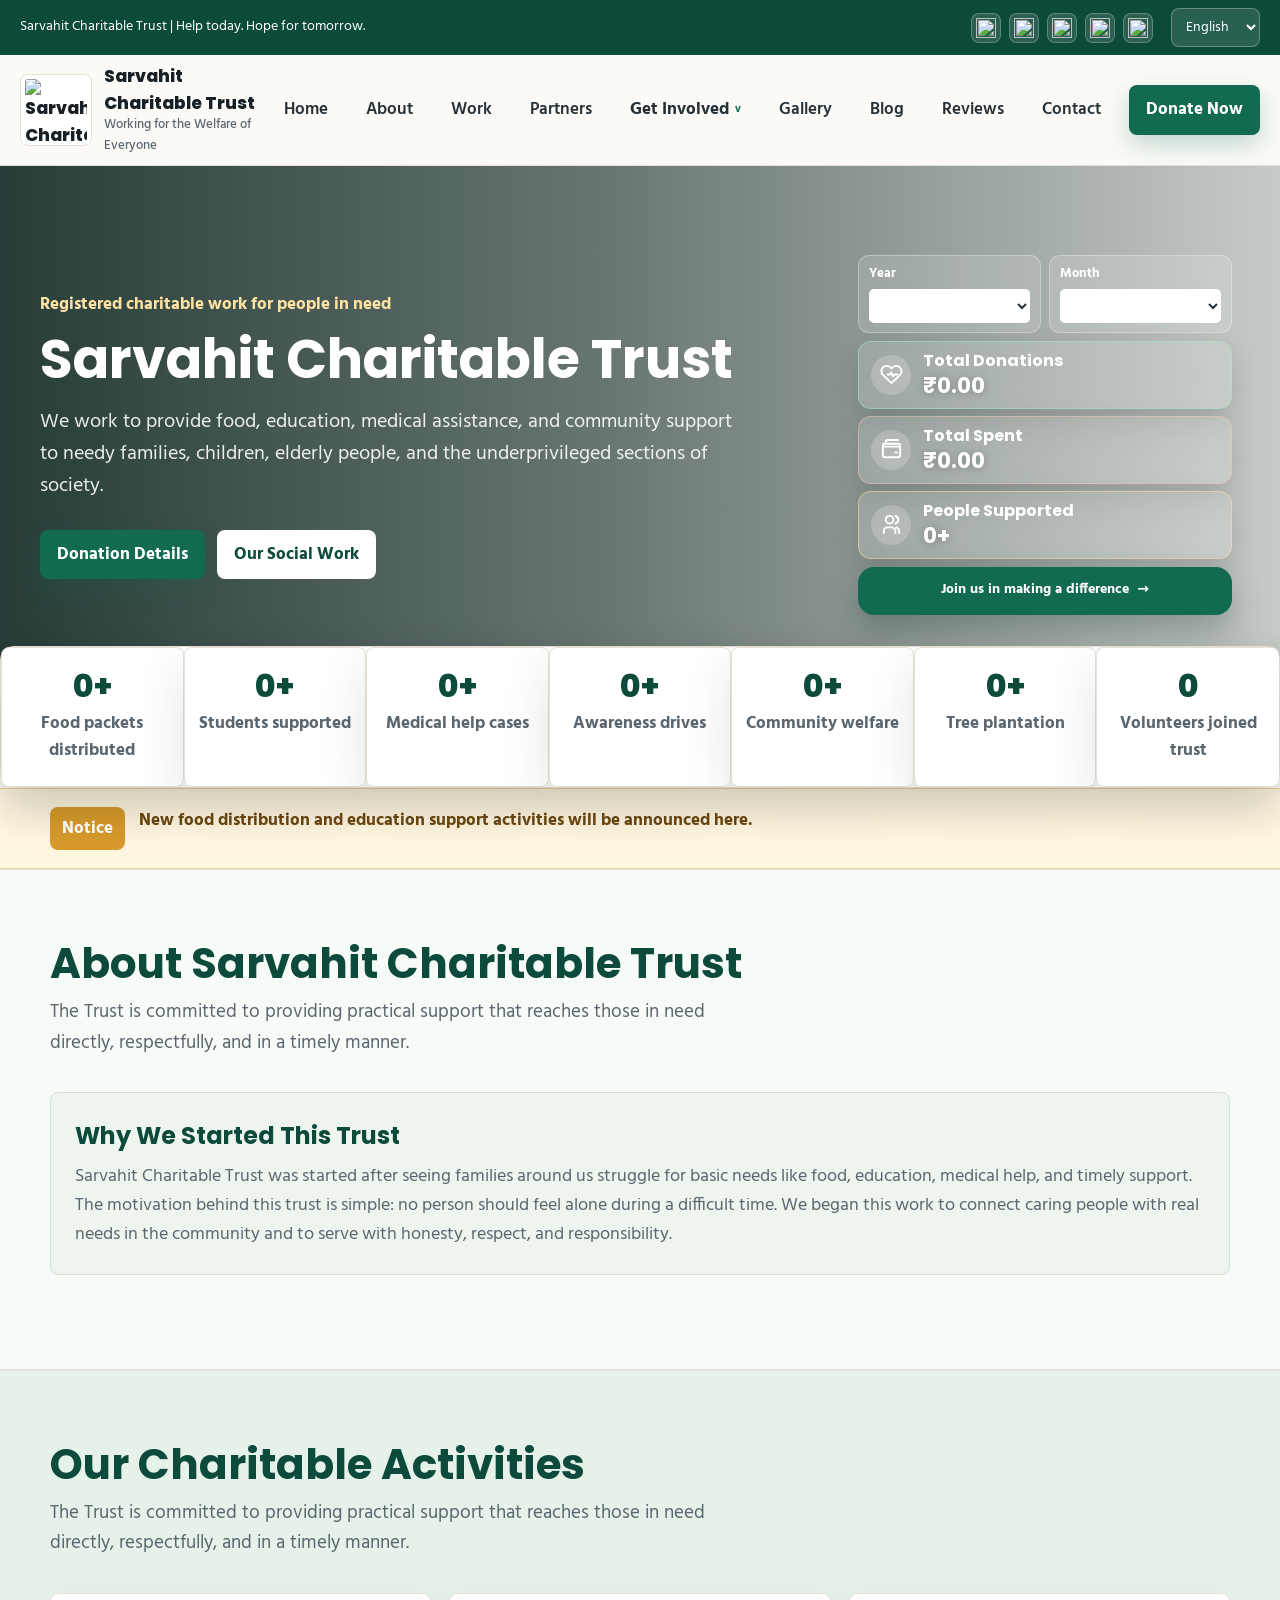
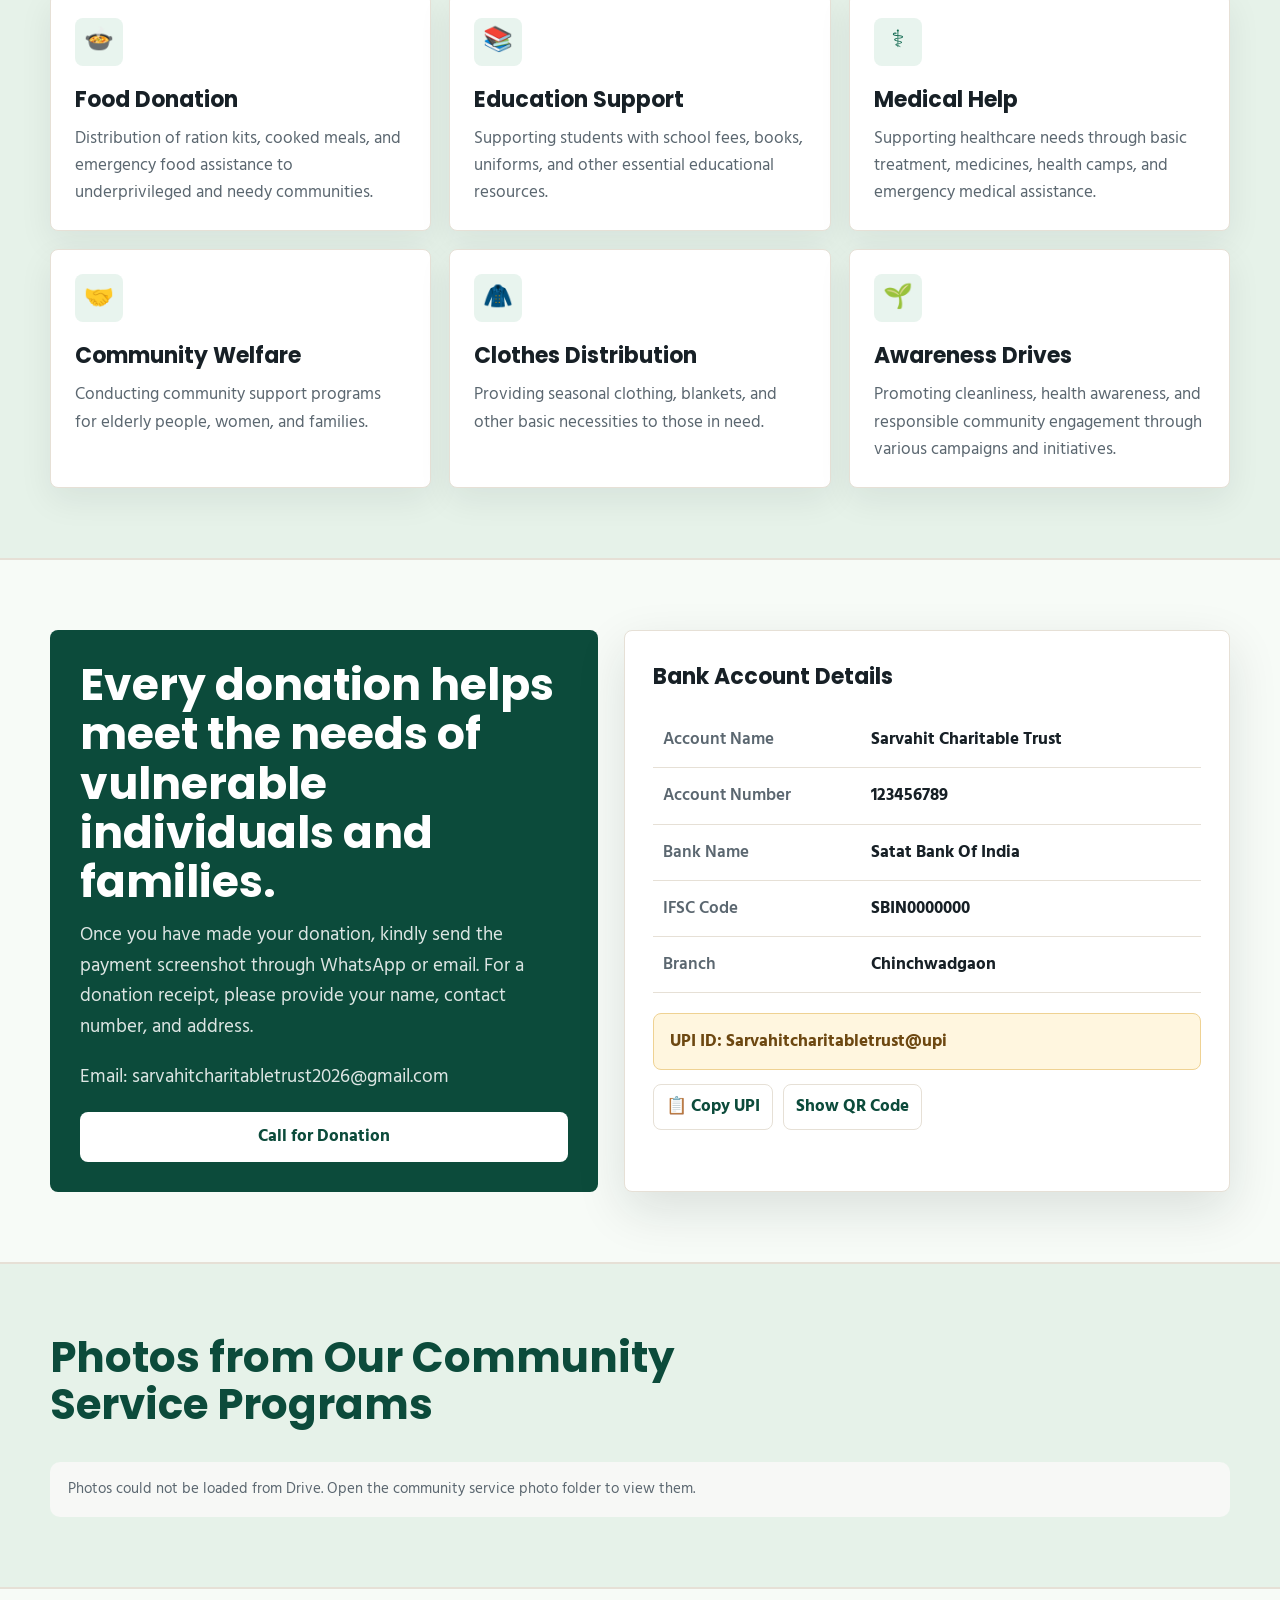
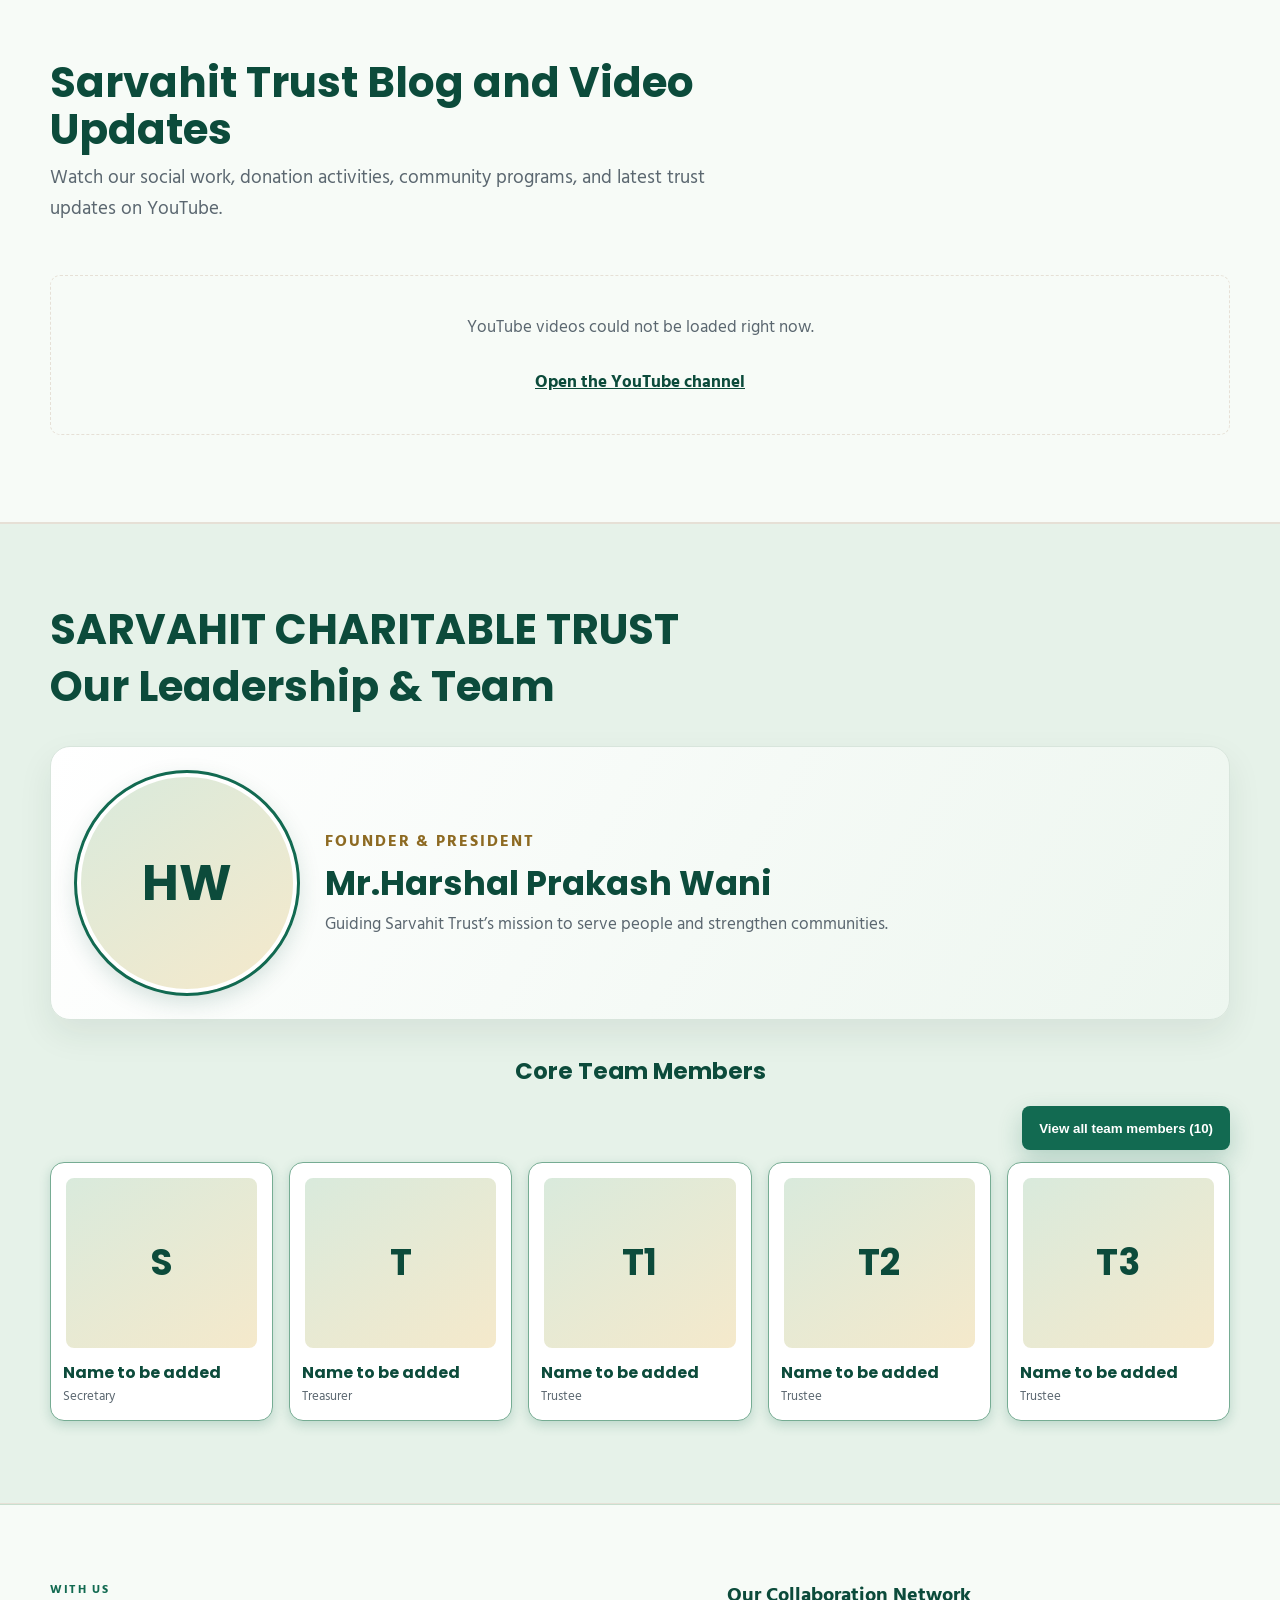
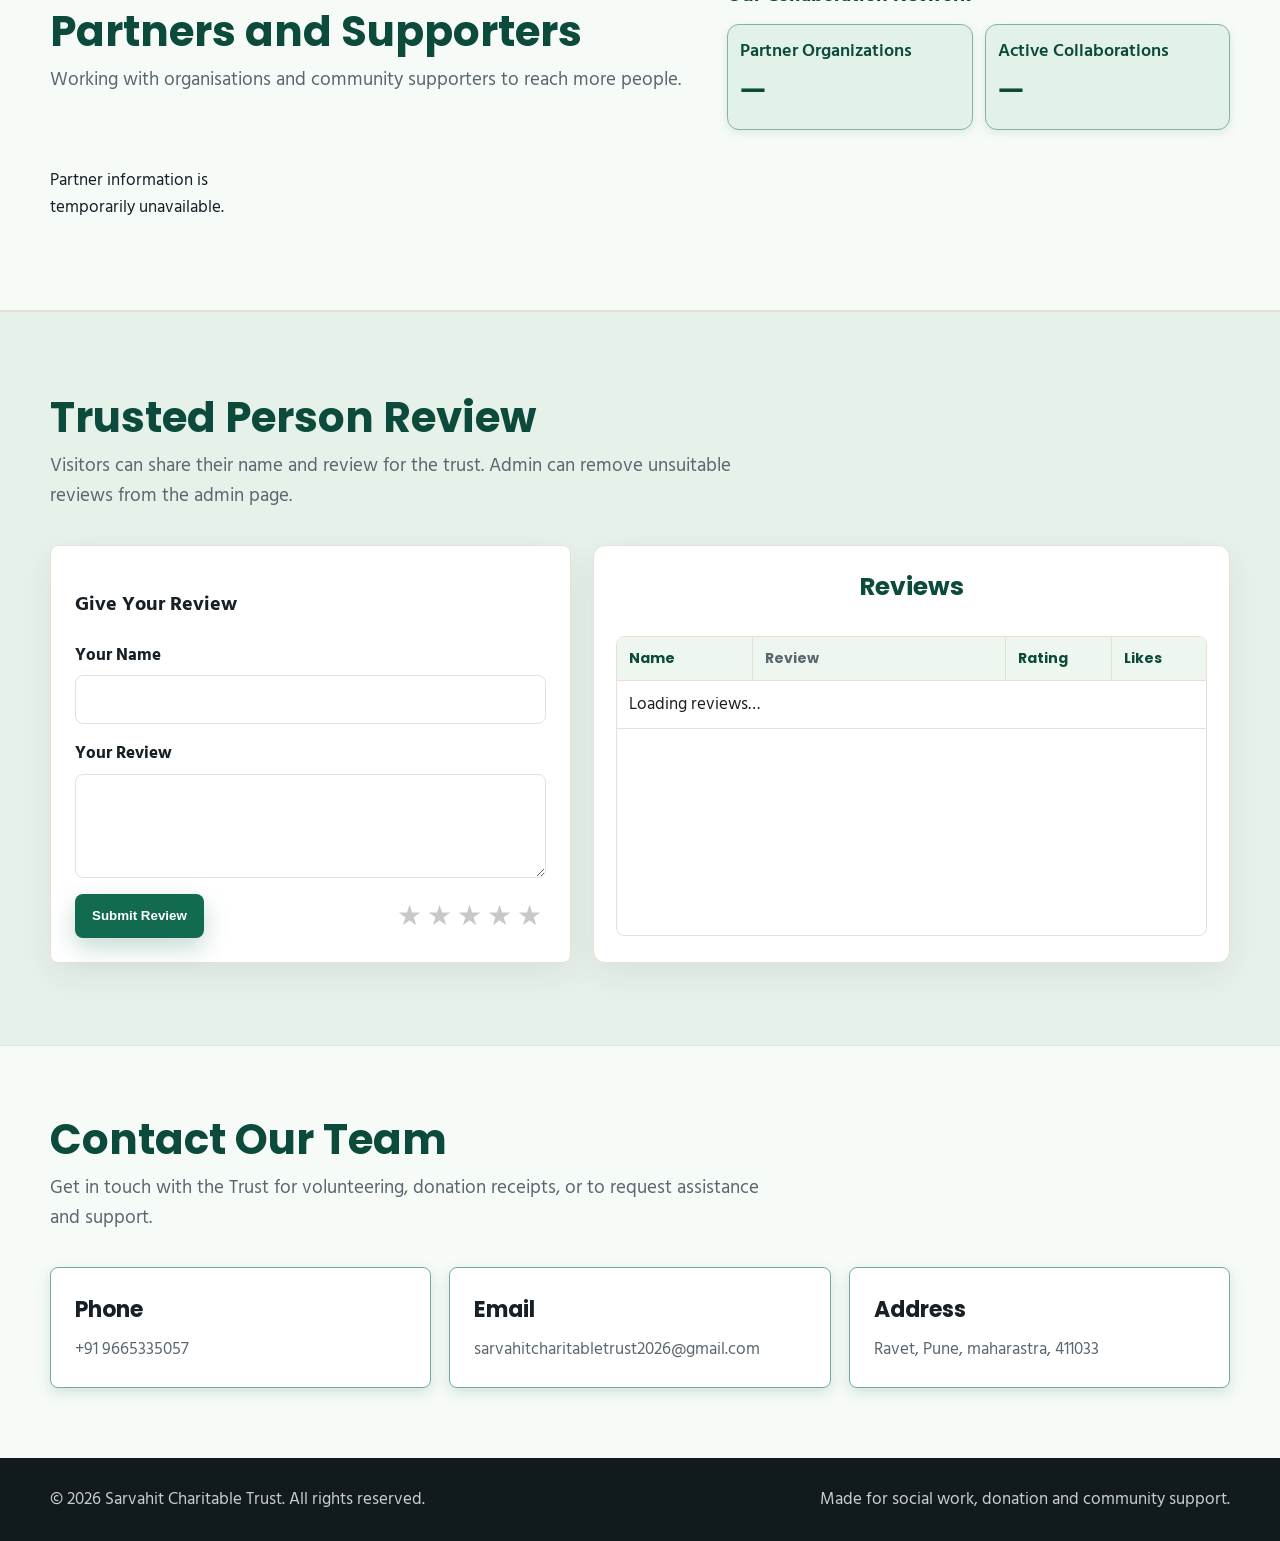
==== index.html @ 88c62c44 "Update Update" ====
<!DOCTYPE html>
<html lang="hi">
<head>
  <meta charset="UTF-8" />
  <meta name="viewport" content="width=device-width, initial-scale=1.0" />
  <title>Sarvahit Charitable Trust</title>
  <meta name="description" content="Sarvahit Charitable Trust - social work, education support, food donation, health help, and community welfare." />
  <link rel="preconnect" href="https://fonts.googleapis.com">
  <link rel="preconnect" href="https://fonts.gstatic.com" crossorigin>
  <link href="https://fonts.googleapis.com/css2?family=Hind:wght@400;500;600;700&family=Poppins:wght@500;600;700;800&display=swap" rel="stylesheet">
  <style>
    :root {
      --ink: #172026;
      --muted: #5b6770;
      --paper: #fbfaf7;
      --panel: #ffffff;
      --green: #126a51;
      --green-dark: #0c4b3b;
      --gold: #d89a2b;
      --rose: #b94b5f;
      --line: #e6e0d6;
      --shadow: 0 18px 50px rgba(20, 30, 36, 0.12);
    }

    * {
      box-sizing: border-box;
    }

    html {
      scroll-behavior: smooth;
      background: #fff;
    }

    body {
      max-width: 1408px;
      margin: 0 auto;
      color: var(--ink);
      background: var(--paper);
      font-family: "Hind", system-ui, sans-serif;
      font-size: 17px;
      line-height: 1.6;
    }

    a {
      color: inherit;
      text-decoration: none;
      transition: color 0.2s ease, background-color 0.2s ease, border-color 0.2s ease, transform 0.2s ease;
    }

    a:hover,
    a:focus {
      color: var(--green);
      outline: none;
    }

    .topbar {
      background: var(--green-dark);
      color: #fff;
      font-size: 14px;
      padding: 8px 20px;
    }

    .topbar-inner {
      max-width: 1408px;
      margin: 0 auto;
      display: flex;
      align-items: center;
      justify-content: space-between;
      gap: 14px;
    }

    header {
      position: sticky;
      top: 0;
      z-index: 20;
      background: rgba(251, 250, 247, 0.92);
      backdrop-filter: blur(14px);
      border-bottom: 1px solid var(--line);
      overflow: visible;
    }

    .nav-logo {
      width: 72px;
      height: 72px;
      display: block;
      object-fit: contain;
      padding: 4px;
      border: 1px solid var(--line);
      border-radius: 8px;
      background: #fff;
      flex: 0 0 auto;
    }

    .nav {
      max-width: 1408px;
      margin: 0 auto;
      padding: 8px 20px;
      display: flex;
      align-items: center;
      justify-content: space-between;
      gap: 18px;
    }

    .brand {
      display: flex;
      align-items: center;
      gap: 12px;
      font-family: "Poppins", system-ui, sans-serif;
      font-weight: 800;
      letter-spacing: 0;
    }

    .brand small {
      display: block;
      font-family: "Hind", system-ui, sans-serif;
      font-weight: 500;
      color: var(--muted);
      font-size: 13px;
      margin-top: -2px;
    }

    .nav-links {
      display: flex;
      align-items: center;
      gap: 18px;
      color: #263238;
      font-weight: 600;
      white-space: nowrap;
    }

    .nav-links > a:not(.btn),
    .nav-links > .dropdown > summary {
      border-radius: 8px;
      padding: 8px 10px;
      transition: color 0.2s ease, background-color 0.2s ease, box-shadow 0.2s ease, transform 0.2s ease;
    }

    .nav-links > a:not(.btn):hover,
    .nav-links > .dropdown:hover > summary,
    .nav-links > a:not(.btn):focus-visible,
    .nav-links > .dropdown > summary:focus-visible {
      color: var(--green-dark);
      background: #eaf4ed;
      box-shadow: 0 6px 16px rgba(20, 30, 36, 0.14);
      transform: translateY(-3px);
    }

    .nav-links > a:not(.btn):focus-visible,
    .nav-links > .dropdown > summary:focus-visible {
      outline: 2px solid var(--green);
      outline-offset: 2px;
    }

    .dropdown {
      position: relative;
    }

    .dropdown summary {
      min-height: 44px;
      display: inline-flex;
      align-items: center;
      gap: 6px;
      list-style: none;
      cursor: pointer;
      font-weight: 700;
      transition: color 0.2s ease, background-color 0.2s ease;
    }

    .dropdown:hover summary,
    .dropdown:focus-within summary {
      color: var(--green);
    }

    .dropdown:hover .dropdown-menu,
    .dropdown:focus-within .dropdown-menu,
    .dropdown[open] .dropdown-menu {
      display: grid;
    }

    .dropdown summary::-webkit-details-marker {
      display: none;
    }

    .dropdown summary::after {
      content: "v";
      color: var(--green);
      font-size: 11px;
      line-height: 1;
    }

    .dropdown-menu {
      position: absolute;
      top: 100%;
      left: 0;
      min-width: 190px;
      padding: 8px;
      display: none;
      gap: 4px;
      background: #fff;
      border: 1px solid var(--line);
      border-radius: 8px;
      box-shadow: var(--shadow);
      z-index: 30;
    }

    .dropdown-menu a {
      display: block;
      padding: 10px 12px;
      border-radius: 6px;
      color: var(--ink);
      font-weight: 700;
    }

    .dropdown-menu a:hover,
    .dropdown-menu a:focus {
      background: #eef5ef;
      color: var(--green-dark);
      outline: none;
    }

    .dropdown-menu a.is-disabled {
      color: #9aa3a8;
      background: #f3f1ed;
      pointer-events: none;
      cursor: not-allowed;
    }

    .social-links {
      display: inline-flex;
      align-items: center;
      gap: 8px;
    }

    .topbar-actions {
      display: inline-flex;
      align-items: center;
      gap: 18px;
      margin-left: auto;
    }

    .social-icon {
      width: 34px;
      height: 34px;
      border-radius: 8px;
      display: inline-grid;
      place-items: center;
      background: #fff;
      border: 1px solid var(--line);
      color: var(--green-dark);
      font-family: "Poppins", system-ui, sans-serif;
      font-size: 14px;
      font-weight: 800;
      line-height: 1;
    }

    .social-icon img {
      display: block;
      width: 22px;
      height: 22px;
      object-fit: contain;
    }

    .topbar .social-icon {
      width: 30px;
      height: 30px;
      background: rgba(255, 255, 255, 0.12);
      border-color: rgba(255, 255, 255, 0.25);
      color: #fff;
    }

    .topbar .social-icon img {
      width: 20px;
      height: 20px;
    }

    .language-select {
      border: 1px solid rgba(255, 255, 255, 0.28);
      border-radius: 8px;
      min-height: 34px;
      padding: 6px 10px;
      background: rgba(255, 255, 255, 0.12);
      color: #fff;
      font-weight: 800;
      white-space: nowrap;
      font: inherit;
    }

    .language-select:hover,
    .language-select:focus {
      background: #fff;
      color: var(--green-dark);
      outline: none;
    }

    .language-select option {
      color: var(--ink);
    }

    .social-icon:hover,
    .social-icon:focus {
      background: var(--green);
      color: #fff;
      outline: none;
    }

    .btn {
      min-height: 44px;
      display: inline-flex;
      align-items: center;
      justify-content: center;
      gap: 8px;
      border-radius: 8px;
      padding: 10px 16px;
      font-weight: 700;
      border: 1px solid transparent;
      cursor: pointer;
      transition: color 0.2s ease, background-color 0.2s ease, border-color 0.2s ease, transform 0.2s ease, box-shadow 0.2s ease;
    }

    .btn-primary {
      background: var(--green);
      color: #fff;
      box-shadow: 0 10px 24px rgba(18, 106, 81, 0.24);
    }

    .btn:hover,
    .btn:focus,
    button:hover,
    button:focus {
      transform: translateY(-1px);
      outline: none;
    }

    .btn-primary:hover,
    .btn-primary:focus {
      background: var(--green-dark);
      color: #fff;
      box-shadow: 0 14px 28px rgba(18, 106, 81, 0.28);
    }

    .btn-light {
      background: #fff;
      color: var(--green-dark);
      border-color: rgba(255, 255, 255, 0.55);
    }

    .btn-light:hover,
    .btn-light:focus {
      background: #fff6df;
      color: var(--green-dark);
      border-color: var(--gold);
    }

    .hero {
      width: min(100%, 1440px);
      margin-inline: auto;
      min-height: clamp(420px, 42vw, 570px);
      padding-block: 32px;
      background-color: #163c32;
      display: grid;
      align-items: center;
      position: relative;
      overflow: hidden;
      background:
        linear-gradient(90deg, rgba(10, 34, 29, 0.88), rgba(10, 34, 29, 0.62) 46%, rgba(10, 34, 29, 0.22)),
        url("https://images.unsplash.com/photo-1488521787991-ed7bbaae773c?auto=format&fit=crop&w=1800&q=82") center/cover;
      color: #fff;
    }

    .hero-inner {
      width: min(1408px, 100%);
      margin: 0 auto;
      padding: 12px 20px;
      display: grid;
      grid-template-columns: minmax(0, 1fr) minmax(390px, 0.42fr);
      align-items: center;
      gap: clamp(20px, 3vw, 48px);
    }

    .hero-content {
      max-width: 820px;
    }

    .hero-logo {
      position: absolute;
      top: 24px;
      left: max(20px, calc(50% - 590px));
      width: 154px;
      height: 154px;
      display: block;
      object-fit: contain;
      margin: 0;
      padding: 7px;
      border-radius: 8px;
      background: #fff;
      border: 2px solid rgba(255, 255, 255, 0.8);
      box-shadow: 0 12px 30px rgba(0, 0, 0, 0.22);
    }

    .eyebrow {
      display: inline-flex;
      align-items: center;
      gap: 8px;
      color: #ffe3a3;
      font-weight: 700;
      margin-bottom: 14px;
    }

    .hero h1 {
      font-family: "Poppins", system-ui, sans-serif;
      font-size: clamp(42px, 4.2vw, 64px);
      line-height: 1.04;
      margin: 0 0 18px;
      letter-spacing: 0;
    }

    .hero p {
      font-size: 20px;
      max-width: 700px;
      margin: 0 0 28px;
      color: rgba(255, 255, 255, 0.9);
    }

    .hero-actions {
      display: flex;
      flex-wrap: wrap;
      gap: 12px;
    }

    .hero-highlights {
      display: grid;
      gap: 8px;
      max-width: 430px;
      justify-self: end;
      width: 100%;
      padding: 8px;
    }

    .hero-highlight {
      min-height: 88px;
      display: flex;
      align-items: center;
      gap: 15px;
      padding: 17px 19px;
      border: 1px solid rgba(255,255,255,.27);
      border-radius: 16px;
      background: rgba(255,255,255,.13);
      color: #fff;
      backdrop-filter: blur(8px);
      box-shadow: 0 14px 35px rgba(0,0,0,.14);
    }

    .hero-highlight-icon {
      width: 46px;
      height: 46px;
      flex: 0 0 46px;
      display: grid;
      place-items: center;
      border-radius: 50%;
      background: rgba(255,255,255,.17);
      font-size: 23px;
    }

    .hero-highlight strong,
    .hero-highlight span { display: block; }
    .hero-highlight strong { font: 700 16px "Poppins", sans-serif; }
    .hero-highlight span { color: rgba(255,255,255,.83); font-size: 14px; }
    .hero-highlight-cta {
      min-height: 48px;
      justify-content: center;
      border: 0;
      background: var(--green);
      font-weight: 700;
      padding: 8px 12px;
      font-size: 14px;
      box-shadow: 0 14px 32px rgba(5, 35, 28, .28);
    }

    .hero-finance-grid { display: grid; gap: 7px; }
    .hero-finance-item { min-height: 68px; display: flex; align-items: center; gap: 12px; min-width: 0; padding: 8px 12px; border: 1px solid rgba(255,255,255,.3); border-radius: 13px; background: rgba(255,255,255,.15); color: #fff; backdrop-filter: blur(9px); box-shadow: 0 12px 28px rgba(0,0,0,.14); }
    .hero-finance-icon { width: 40px; height: 40px; flex: 0 0 40px; display: grid; place-items: center; border-radius: 50%; background: rgba(255,255,255,.2); }
    .hero-finance-icon svg { width: 23px; height: 23px; fill: none; stroke: currentColor; stroke-width: 2; stroke-linecap: round; stroke-linejoin: round; }
    .hero-finance-copy { min-width: 0; }
    .hero-finance-item:nth-child(2) { color: #9f4038; }
    .hero-finance-item:nth-child(2) .hero-finance-icon { color: #fff; }
    .hero-finance-copy span { display: block; color: #fff; font: 700 16px/1.2 "Poppins", sans-serif; }
    .hero-finance-item strong { display: block; margin-top: 3px; color: #fff; font: 700 clamp(21px, 1.7vw, 25px)/1.15 "Poppins", sans-serif; overflow-wrap: anywhere; text-shadow: 0 1px 8px rgba(0,0,0,.25); }
    .hero-finance-item:nth-child(1) { border-color: rgba(160,235,199,.52); }
    .hero-finance-item:nth-child(2) { border-color: rgba(255,190,180,.5); }
    .hero-finance-item:nth-child(3) { border-color: rgba(255,225,160,.52); }
    .hero-finance-item:nth-child(4) { border-color: rgba(205,225,255,.5); }
    .hero-finance-periods { display: grid; grid-template-columns: repeat(2, minmax(0, 1fr)); gap: 8px; }
    .hero-finance-periods label { display: block; padding: 8px 10px 9px; border: 1px solid rgba(255,255,255,.3); border-radius: 11px; background: rgba(255,255,255,.15); color: #fff; font-size: 13px; font-weight: 700; backdrop-filter: blur(9px); }
    .hero-finance-periods select { width: 100%; min-height: 34px; margin-top: 4px; padding: 4px 7px; border: 0; border-radius: 5px; background: #fff; color: #263238; font: inherit; }

    section {
      padding: 70px 20px;
    }

    #about,
    #work,
    #gallery,
    #blog,
    #team,
    #reviews {
      border-block: 1px solid var(--line);
    }

    #about { background: #f7fbf7; }
    #work { background: #e6f2e9; }
    #donate { background: #f7fbf7; }
    #gallery { background: #e6f2e9; }
    #blog { background: #f7fbf7; }
    #team { background: #e6f2e9; padding-block: 82px; }
    #reviews { background: #e6f2e9; padding-block: 82px; }
    #contact { background: #f7fbf7; }

    #team .section-head { max-width: none; margin: 0 0 36px; text-align: left; }
    #team .section-head p { margin-top: 8px; }
    .founder-card { display: grid; grid-template-columns: 220px 1fr; gap: 28px; align-items: center; margin-bottom: 34px; padding: 26px; border: 1px solid #d8e5dc; border-radius: 20px; background: linear-gradient(120deg,#fff,#edf6ef); box-shadow: 0 14px 34px rgba(20,50,35,.08); }
    .team-photo { box-sizing: border-box; width: 100%; aspect-ratio: 1; display: grid; place-items: center; overflow: hidden; border: 3px solid #fff; border-radius: 16px; background: linear-gradient(145deg,#d9eadc,#f5e9cb); color: var(--green-dark); font: 700 50px/1 "Poppins",sans-serif; }
    .team-photo img { width: 100%; height: 100%; object-fit: cover; }
    .founder-card .team-photo { border: 4px solid #fff; border-radius: 50%; outline: 3px solid var(--green); box-shadow: 0 8px 24px rgba(12,75,59,.18); }
    .team-role { display: inline-block; margin-bottom: 8px; color: #8d6a22; font-size: 16px; font-weight: 800; letter-spacing: .12em; text-transform: uppercase; }
    .founder-card h3 { margin: 0 0 8px; color: var(--green-dark); font: 700 clamp(24px,3vw,34px)/1.15 "Poppins",sans-serif; }
    .founder-card p { margin: 0; color: var(--muted); }
    .team-subhead { margin: 0 0 18px; color: var(--green-dark); font: 700 23px "Poppins",sans-serif; text-align: center; }
    .team-grid { gap: 16px; }
    .team-card { min-width: 0; padding: 12px; border: 1px solid #76ac93; border-radius: 14px; background: #fff; box-shadow: 0 4px 12px rgba(18,106,81,.20); }
    .team-card .team-photo { margin-bottom: 12px; aspect-ratio: 1.12; border-radius: 11px; font-size: 36px; }
    .team-card h4 { margin: 0 0 3px; color: var(--green-dark); font: 700 16px/1.3 "Poppins",sans-serif; }
    .team-card p { margin: 0; color: var(--muted); font-size: 13px; }

    #home,
    section[id] {
      scroll-margin-top: var(--anchor-scroll-offset, 6rem);
    }

    .wrap {
      max-width: 1180px;
      margin: 0 auto;
    }

    .section-head {
      max-width: 720px;
      margin-bottom: 34px;
    }

    .section-head h2 {
      font-family: "Poppins", system-ui, sans-serif;
      font-size: clamp(30px, 4vw, 46px);
      line-height: 1.12;
      margin: 0 0 10px;
      letter-spacing: 0;
    }

    .section-head p {
      margin: 0;
      color: var(--muted);
      font-size: 19px;
    }

    .stats {
      display: grid;
      grid-template-columns: repeat(4, 1fr);
      gap: 14px;
      margin-top: 0;
      position: relative;
      z-index: 4;
    }

    .stat {
      background: var(--panel);
      border: 1px solid var(--line);
      border-radius: 8px;
      box-shadow: var(--shadow);
      padding: 22px;
    }

    .stat strong {
      display: block;
      font-family: "Poppins", system-ui, sans-serif;
      font-size: 30px;
      color: var(--green);
      line-height: 1;
      margin-bottom: 8px;
    }

    .work-grid {
      display: grid;
      grid-template-columns: repeat(3, 1fr);
      gap: 18px;
    }

    .about-story {
      background: #eef5ef;
      border: 1px solid #cfe2d7;
      border-radius: 8px;
      padding: 24px;
      margin-bottom: 24px;
    }

    .about-story h3 {
      font-family: "Poppins", system-ui, sans-serif;
      margin: 0 0 8px;
      font-size: 24px;
      letter-spacing: 0;
      color: var(--green-dark);
    }

    .about-story p {
      margin: 0;
      color: var(--muted);
      font-size: 18px;
    }

    .work-card {
      background: var(--panel);
      border: 1px solid var(--line);
      border-radius: 8px;
      padding: 24px;
      min-height: 220px;
      box-shadow: 0 12px 34px rgba(20, 30, 36, 0.07);
    }

    .icon {
      width: 48px;
      height: 48px;
      border-radius: 8px;
      display: grid;
      place-items: center;
      background: #e8f4ee;
      color: var(--green);
      font-size: 24px;
      margin-bottom: 16px;
    }

    .work-card h3,
    .donation-box h3,
    .contact-box h3 {
      font-family: "Poppins", system-ui, sans-serif;
      margin: 0 0 8px;
      font-size: 22px;
      letter-spacing: 0;
    }

    .work-card p {
      margin: 0;
      color: var(--muted);
    }

    .donation-band {
      background: #eef5ef;
      border-top: 1px solid var(--line);
      border-bottom: 1px solid var(--line);
    }

    .finance-transparency {
      background: #faf0df;
      border-block: 1px solid var(--line);
    }

    .finance-heading {
      display: flex;
      align-items: center;
      gap: 16px;
      padding-bottom: 24px;
      margin-bottom: 26px;
      border-bottom: 1px solid var(--line);
    }

    .finance-heading-logo {
      width: 62px;
      height: 62px;
      flex: 0 0 auto;
      object-fit: contain;
      padding: 5px;
      border: 1px solid var(--line);
      border-radius: 12px;
      background: #fff;
    }

    .finance-heading h2 {
      margin: 0;
      color: var(--green-dark);
      font: 700 clamp(24px, 3vw, 34px)/1.2 "Poppins", system-ui, sans-serif;
    }

    .finance-heading p {
      margin: 4px 0 0;
      color: var(--muted);
      font-size: 17px;
    }

    .finance-controls {
      display: flex;
      align-items: end;
      flex-wrap: wrap;
      gap: 12px;
      margin-bottom: 20px;
    }

    .finance-controls label {
      display: grid;
      gap: 4px;
      color: var(--green-dark);
      font-weight: 600;
    }

    .finance-controls select {
      min-height: 44px;
      min-width: 155px;
      padding: 8px 34px 8px 12px;
      border: 1px solid var(--line);
      border-radius: 8px;
      background: #fff;
      color: var(--ink);
      font: inherit;
    }

    .finance-summary-grid {
      display: grid;
      grid-template-columns: repeat(2, minmax(0, 1fr));
      gap: 16px;
      margin-bottom: 20px;
    }

    .finance-card {
      min-height: 190px;
      padding: 22px 24px;
      border: 1px solid transparent;
      border-radius: 12px;
    }

    .finance-card-icon {
      display: block;
      width: 30px;
      height: 30px;
      margin-bottom: 10px;
    }

    .finance-card h3 {
      margin: 0 0 8px;
      font: 600 18px/1.3 "Poppins", system-ui, sans-serif;
    }

    .finance-card strong {
      display: block;
      font: 600 clamp(28px, 4vw, 40px)/1.2 "Poppins", system-ui, sans-serif;
      overflow-wrap: anywhere;
    }

    .finance-card small {
      display: block;
      margin-top: 8px;
      font-size: 15px;
    }

    .finance-card-donations { background: #e8f4ee; color: var(--green); border-color: #d7e9dc; }
    .finance-card-spent { background: #f8e9e5; color: #9f4038; border-color: #efd5cf; }
    .finance-card-opening { background: #eef3ec; color: var(--green-dark); border-color: #dce6d7; }
    .finance-card-closing { background: #fff4dc; color: #8a5a13; border-color: #f1dfb5; }

    .finance-detail-panel {
      padding: 22px 24px;
      border: 1px solid var(--line);
      border-radius: 12px;
      background: var(--panel);
      box-shadow: 0 8px 24px rgba(20, 30, 36, 0.06);
    }

    .finance-detail-panel h3 {
      margin: 0 0 12px;
      color: var(--green-dark);
      font: 600 20px "Poppins", system-ui, sans-serif;
    }

    .finance-detail-panel p { margin: 12px 0 0; color: var(--muted); }
    #finance-categories ul { margin: 0; padding-left: 22px; }
    #finance-categories li { padding: 3px 0; }

    @media (max-width: 640px) {
      .finance-summary-grid { grid-template-columns: 1fr; gap: 12px; }
      .finance-card { min-height: 160px; }
      .finance-heading { align-items: flex-start; }
      .finance-heading-logo { width: 52px; height: 52px; }
      .finance-controls { align-items: stretch; }
      .finance-controls label, .finance-controls select { width: 100%; }
    }

    .donation-layout {
      display: grid;
      grid-template-columns: 0.95fr 1.05fr;
      gap: 26px;
      align-items: stretch;
    }

    .donation-note {
      background: var(--green-dark);
      color: #fff;
      border-radius: 8px;
      padding: 30px;
      display: flex;
      flex-direction: column;
      justify-content: space-between;
      min-height: 360px;
      min-width: 0;
    }

    .donation-note h2 {
      font-family: "Poppins", system-ui, sans-serif;
      font-size: clamp(30px, 4vw, 44px);
      line-height: 1.12;
      margin: 0 0 14px;
      letter-spacing: 0;
    }

    .donation-note p {
      color: rgba(255, 255, 255, 0.86);
      margin: 0 0 20px;
      font-size: 19px;
      overflow-wrap: anywhere;
    }

    .donation-box {
      background: var(--panel);
      border: 1px solid var(--line);
      border-radius: 8px;
      box-shadow: var(--shadow);
      padding: 28px;
    }

    .bank-table {
      width: 100%;
      border-collapse: collapse;
      margin: 18px 0 20px;
      overflow-wrap: anywhere;
    }

    .bank-table th,
    .bank-table td {
      text-align: left;
      padding: 14px 10px;
      border-bottom: 1px solid var(--line);
      vertical-align: top;
    }

    .bank-table th {
      width: 38%;
      color: var(--muted);
      font-weight: 600;
    }

    .bank-table td {
      font-weight: 700;
    }

    .upi {
      background: #fff6df;
      border: 1px solid #efd293;
      border-radius: 8px;
      padding: 14px 16px;
      font-weight: 700;
      color: #6d4811;
      overflow-wrap: anywhere;
    }

    .payment-actions {
      display: flex;
      flex-wrap: wrap;
      gap: 10px;
      margin-top: 14px;
    }

    .copy-btn,
    .qr-btn {
      min-height: 40px;
      border-radius: 8px;
      border: 1px solid var(--line);
      background: #fff;
      color: var(--green-dark);
      padding: 8px 12px;
      cursor: pointer;
      font: inherit;
      font-weight: 700;
    }

    .copy-btn:hover,
    .copy-btn:focus,
    .qr-btn:hover,
    .qr-btn:focus {
      background: var(--green);
      color: #fff;
      outline: none;
    }

    .notice-band {
      background: #fff6df;
      border-top: 1px solid #efd293;
      border-bottom: 1px solid #efd293;
      padding: 18px 20px;
    }

    .impact-strip { max-width: 1408px; margin: -58px auto 0; position: relative; z-index: 3; display: grid; grid-template-columns: repeat(7, minmax(0, 1fr)); background: #fff; border: 1px solid var(--line); border-radius: 14px; box-shadow: var(--shadow); }
    .impact-strip .stats { display: contents; }
    .impact-strip .stat { min-width: 0; padding: 22px 12px; border-right: 1px solid var(--line); text-align: center; color: var(--muted); font-weight: 700; }
    .impact-strip .stat:last-child { border-right: 0; }
    .impact-strip .stat strong { display: block; color: var(--green-dark); font: 800 clamp(24px, 2.5vw, 34px)/1 "Poppins", sans-serif; margin-bottom: 8px; }
    
    #partners { padding-block: 76px; background: #f7fbf7; border-top: 1px solid #c8dfcf; border-bottom: 1px solid #e6e0d6; }
    #partners .section-head { position: relative; max-width: none; margin: 0 0 42px; text-align: left; }
    #partners .section-head::before { content: "WITH US"; display: block; margin-bottom: 8px; color: var(--green); font-size: 12px; font-weight: 800; letter-spacing: .14em; }
    :is(#about, #work, #gallery, #blog, #team, #partners, #reviews, #contact) .section-head h2,
    #team .section-head p {
      color: var(--green-dark);
      font: 700 clamp(28px, 3.5vw, 42px)/1.12 "Poppins", system-ui, sans-serif;
      letter-spacing: 0;
    }
    .partners-heading { display: grid; grid-template-columns: 1.3fr 1fr; align-items: start; gap: 24px; }
    .partner-network h3 { margin: 0 0 12px; color: var(--green-dark); }
    .partner-network dl { display: grid; grid-template-columns: repeat(2, minmax(0, 1fr)); gap: 12px; margin: 0; }
    .partner-network dl div { padding: 12px; border: 1px solid #83b49c; border-radius: 12px; background: #e3f2e8; box-shadow: 0 3px 10px rgba(18, 106, 81, .12); }
    .partner-network dt { color: var(--green-dark); font-size: 18.2px; font-weight: 600; overflow-wrap: anywhere; }
    .partner-network dd { margin: 0; color: var(--green-dark); font-size: 31.2px; font-weight: 700; }
    #open-partners-directory[hidden] { display: none; }
    .partners-toolbar { display: flex; justify-content: flex-end; margin-block: 12px; }
    .partners-grid { display: grid; grid-template-columns: repeat(5, minmax(0, 1fr)); gap: 24px; padding-block: 6px 12px; }
    .partners-grid > p { grid-column: 1 / -1; }
    .partners-grid .partner-card { min-width: 0; overflow-wrap: anywhere; }
    #partners-directory { width: min(94vw, 1180px); background: linear-gradient(145deg, #e5f2e9, #fcf7ea); border-radius: 20px; }
    @media (max-width: 1000px) { .partners-grid { grid-template-columns: repeat(3, minmax(0, 1fr)); } }
    @media (max-width: 700px) {
      .partners-heading { grid-template-columns: 1fr; }
      #partners .section-head { margin-bottom: 0; }
      .partners-grid { grid-template-columns: repeat(2, minmax(0, 1fr)); gap: 12px; }
      .partner-logo { max-width: 100%; }
    }
    .partner-card { display: grid; place-items: center; min-height: 168px; padding: 18px; text-align: center; border: 1px solid #76ac93; border-radius: 14px; background: #fff; box-shadow: 0 4px 12px rgba(18,106,81,.20); transition: transform .2s ease, box-shadow .2s ease; }
    .partner-card:hover, .partner-card:focus-within { transform: translateY(-4px); box-shadow: 0 14px 28px rgba(18,106,81,.12); }
    .partner-logo { width: 110px; height: 92px; object-fit: contain; margin-bottom: 12px; }
    .partner-card h3 { margin: 0 0 5px; color: var(--green-dark); font: 700 16px "Poppins", sans-serif; }
    .partner-card p { margin: 0; color: var(--muted); font-size: 13px; }
    .partner-card a { display: inline-block; margin-top: 9px; color: var(--green); font-size: 13px; font-weight: 800; }
    @media (max-width: 900px) { .impact-strip { grid-template-columns: repeat(4, minmax(0, 1fr)); margin-inline: 16px; } .impact-strip .stat:nth-child(4) { border-right: 0; } .impact-strip .stat:nth-child(n+5) { border-top: 1px solid var(--line); } }
    @media (max-width: 560px) { .impact-strip { grid-template-columns: repeat(2, minmax(0, 1fr)); margin-top: -30px; } .impact-strip .stat { border-right: 1px solid var(--line) !important; border-top: 1px solid var(--line); } .impact-strip .stat:nth-child(2n) { border-right: 0 !important; } .impact-strip .stat:nth-child(-n+2) { border-top: 0; } }

    .notice-box {
      max-width: 1180px;
      margin: 0 auto;
      display: grid;
      grid-template-columns: auto 1fr;
      gap: 14px;
      align-items: start;
    }

    .notice-label {
      background: var(--gold);
      color: #fff;
      border-radius: 8px;
      padding: 8px 12px;
      font-weight: 800;
    }

    .notice-text {
      margin: 0;
      color: #6d4811;
      font-weight: 700;
    }

    .review-grid {
      display: grid;
      grid-template-columns: repeat(3, 1fr);
      gap: 18px;
    }

    .review-viewer {
      display: grid;
      gap: 14px;
    }

    .review-controls {
      display: flex;
      justify-content: center;
      gap: 10px;
      margin-top: 4px;
    }

    .review-arrow {
      width: 44px;
      height: 40px;
      border: 1px solid var(--line);
      border-radius: 8px;
      background: #fff;
      color: var(--green-dark);
      cursor: pointer;
      font-size: 22px;
      font-weight: 800;
      line-height: 1;
    }

    .review-arrow:hover,
    .review-arrow:focus {
      background: var(--green);
      color: #fff;
      outline: none;
    }

    .review-layout { display: grid; grid-template-columns: minmax(0, .9fr) minmax(0, 1.1fr); gap: 22px; align-items: stretch; }
    .review-viewer { min-width: 0; align-content: start; padding: 22px; border: 1px solid var(--line); border-radius: 12px; background: #fff; box-shadow: 0 12px 34px rgba(20,30,36,.07); }
    .review-viewer h3 { margin: 0 0 16px; color: var(--green-dark); text-align: center; font: 700 25px "Poppins",sans-serif; }
    .review-table-wrap { height: 300px; max-height: 300px; align-self: start; overflow-x: hidden; overflow-y: auto; border: 1px solid var(--line); border-radius: 8px; scrollbar-width: thin; scrollbar-color: var(--green) #edf7ef; }
    .review-table-wrap::-webkit-scrollbar { width: 9px; }
    .review-table-wrap::-webkit-scrollbar-track { background: #edf7ef; }
    .review-table-wrap::-webkit-scrollbar-thumb { background: var(--green); border: 2px solid #edf7ef; border-radius: 10px; }
    .review-table { width: 100%; table-layout: fixed; border-collapse: collapse; background: #fff; }
    .review-table th, .review-table td { padding: 10px 12px; border-bottom: 1px solid var(--line); border-right: 1px solid var(--line); vertical-align: middle; text-align: left; overflow-wrap: anywhere; word-break: break-word; }
    .review-table th:last-child, .review-table td:last-child { border-right: 0; }
    .review-table th { position: sticky; top: 0; z-index: 1; background: #edf7ef; color: var(--green-dark); font-family: "Poppins",system-ui,sans-serif; font-size: 14px; }
    .review-table th:nth-child(1), .review-table td:nth-child(1) { width: 23%; } .review-table th:nth-child(2), .review-table td:nth-child(2) { width: 43%; color: var(--muted); } .review-table th:nth-child(3), .review-table td:nth-child(3) { width: 18%; } .review-table th:nth-child(4), .review-table td:nth-child(4) { width: 16%; }
    .review-text-preview { display: -webkit-box; max-height: 42px; overflow: hidden; -webkit-box-orient: vertical; -webkit-line-clamp: 2; line-height: 1.35; }
    .review-name-button { padding: 0; border: 0; background: transparent; color: var(--green-dark); font: inherit; font-weight: 800; text-align: left; text-decoration: underline; text-decoration-color: transparent; text-underline-offset: 3px; cursor: pointer; }
    .review-name-button:hover, .review-name-button:focus-visible { color: var(--green); text-decoration-color: currentColor; outline: none; }
    .review-text-button { width: 100%; padding: 0; border: 0; background: transparent; color: inherit; font: inherit; text-align: left; cursor: pointer; }
    .review-text-button:hover .review-text-preview, .review-text-button:focus-visible .review-text-preview { color: var(--green-dark); text-decoration: underline; text-underline-offset: 3px; }
    .review-text-button:focus-visible { outline: 2px solid var(--green); outline-offset: 3px; border-radius: 4px; }

    .public-review-dialog {
      width: min(560px, calc(100% - 32px));
      max-height: min(80vh, 720px);
      overflow: auto;
      padding: 24px;
      border: 1px solid var(--line);
      border-radius: 12px;
      color: var(--ink);
      background: #fff;
      box-shadow: 0 24px 70px rgba(0, 0, 0, 0.28);
    }

    .public-review-dialog::backdrop { background: rgba(17, 26, 28, 0.68); }
    .public-review-dialog-header { display: flex; align-items: center; justify-content: space-between; gap: 16px; margin-bottom: 16px; }
    .public-review-dialog-header h3 { margin: 0; color: var(--green-dark); }
    .public-review-dialog-close { border: 0; background: transparent; color: var(--muted); font-size: 28px; cursor: pointer; }
    .public-review-dialog-text { line-height: 1.7; overflow-wrap: anywhere; }

    .review-rating {
      margin: auto 0 0;
      padding-top: 8px;
      color: #d99a00;
      font-size: 18px;
      letter-spacing: 0;
      white-space: nowrap;
    }

    .review-rating .is-empty { color: #c8c8c8; }

    .review-rating-label {
      margin-left: 8px;
      color: var(--muted);
      font-size: 13px;
      letter-spacing: 0;
    }

    .review-rating-picker { display: flex; gap: 5px; margin: 0 4px 0 auto; }
    .review-rating-picker button { border: 0; padding: 0; background: transparent; color: #c8c8c8; font-size: 28px; cursor: pointer; }
    .review-rating-picker button.is-selected, .review-rating-picker button:hover, .review-rating-picker button:focus-visible { color: #d99a00; }
    .review-submit-row { display: flex; align-items: center; gap: 12px; }
    .review-submit-row .review-rating-picker { order: 2; }
    .review-submit-row .btn { order: 1; }
    .visually-hidden { position: absolute; width: 1px; height: 1px; padding: 0; margin: -1px; overflow: hidden; clip: rect(0, 0, 0, 0); white-space: nowrap; border: 0; }
    @media (max-width: 520px) { .review-submit-row { flex-wrap: wrap; } .review-submit-row .review-rating-picker { margin-left: 0; } }
    .review-reactions { display: flex; flex-wrap: nowrap; gap: 3px; align-items: center; white-space: nowrap; }
    .review-reaction { flex: 0 0 auto; border: 1px solid var(--line); border-radius: 18px; padding: 4px 6px; background: #fff; cursor: pointer; font-size: 11px; white-space: nowrap; }
    .review-reaction.is-selected { border-color: var(--green); background: #edf7ef; }

    .review-form-box {
      background: #fff;
      border: 1px solid var(--line);
      border-radius: 8px;
      box-shadow: 0 12px 34px rgba(20, 30, 36, 0.07);
      padding: 24px;
    }

    .qr-preview {
      width: min(260px, 100%);
      display: block;
      margin: 8px auto 0;
      border: 1px solid var(--line);
      border-radius: 8px;
      background: #fff;
      padding: 12px;
    }

    .donation-steps {
      display: grid;
      grid-template-columns: repeat(3, 1fr);
      gap: 8px;
      margin-bottom: 22px;
    }

    .donation-step {
      padding: 10px;
      border: 1px solid var(--line);
      border-radius: 8px;
      background: #f4f5f2;
      color: var(--muted);
      text-align: center;
      font-weight: 800;
      font-size: 14px;
    }

    .donation-step.is-active {
      background: var(--green);
      border-color: var(--green);
      color: #fff;
    }

    .donation-panel[hidden] {
      display: none;
    }

    .donor-summary {
      padding: 14px 16px;
      margin-bottom: 16px;
      border-left: 4px solid var(--gold);
      background: #fff6df;
      border-radius: 8px;
    }

    .donor-summary strong {
      color: var(--green-dark);
    }

    .payment-grid {
      display: grid;
      grid-template-columns: minmax(0, 1fr) 220px;
      gap: 20px;
      align-items: start;
    }

    .payment-grid .qr-preview {
      margin: 18px auto 0;
    }

    .proof-upload {
      display: grid;
      gap: 8px;
      margin-top: 20px;
      padding: 16px;
      border: 1px solid var(--line);
      border-radius: 8px;
      background: #f7f8f5;
      font-weight: 700;
    }

    .proof-upload input {
      width: 100%;
      padding: 10px;
      border: 1px solid var(--line);
      border-radius: 8px;
      background: #fff;
      font: inherit;
    }

    .donation-status {
      display: none;
      margin-top: 14px;
      padding: 12px 14px;
      border-radius: 8px;
      background: #edf7ef;
      color: var(--green-dark);
      font-weight: 800;
      text-align: center;
    }

    .donation-status.is-loading {
      display: flex;
      align-items: center;
      justify-content: center;
      gap: 10px;
    }

    .donation-spinner {
      width: 22px;
      height: 22px;
      flex: 0 0 22px;
      border: 3px solid currentColor;
      border-right-color: transparent;
      border-radius: 50%;
      animation: donation-spin 0.8s linear infinite;
    }

    .donation-loading-overlay {
      position: fixed;
      inset: 0;
      z-index: 300;
      display: grid;
      place-items: center;
      padding: 24px;
      background: rgba(17, 26, 28, 0.76);
      color: #fff;
    }

    .donation-loading-overlay[hidden] {
      display: none;
    }

    .donation-loading-content {
      display: flex;
      flex-direction: column;
      align-items: center;
      gap: 16px;
      font-size: 20px;
      font-weight: 800;
      text-align: center;
    }

    .donation-loading-content .donation-spinner {
      width: 44px;
      height: 44px;
      flex-basis: 44px;
      border-width: 5px;
    }

    @keyframes donation-spin {
      to { transform: rotate(360deg); }
    }

    @media (prefers-reduced-motion: reduce) {
      .donation-spinner { animation: none; }
    }

    .certificate-ready {
      padding: 28px 18px;
      border: 2px solid var(--gold);
      border-radius: 8px;
      background: #fffdf7;
      text-align: center;
    }

    .certificate-ready h3 {
      color: var(--green-dark);
      font-size: 28px;
      margin-bottom: 10px;
    }

    .certificate-delivery { display: flex; flex-wrap: wrap; align-items: center; justify-content: center; gap: 10px 24px; margin: 18px auto; padding: 14px; border: 1px solid var(--line); border-radius: 8px; text-align: left; }
    .certificate-delivery legend { padding: 0 8px; font-weight: 700; color: var(--green-dark); }
    .certificate-delivery label { display: flex; align-items: center; gap: 8px; }
    .certificate-delivery button { flex-basis: 100%; justify-self: center; }
    .error-popup.is-success { border-top-color: var(--green); }
    .error-popup.is-success h2 { color: var(--green-dark); }
    .certificate-delivery button:disabled { opacity: .55; cursor: not-allowed; transform: none; }

    .error-popup-overlay {
      position: fixed;
      inset: 0;
      z-index: 400;
      display: grid;
      place-items: center;
      padding: 20px;
      background: rgba(17, 26, 28, 0.64);
    }

    .error-popup-overlay[hidden] { display: none; }

    .error-popup {
      width: min(440px, 100%);
      padding: 24px;
      border: 1px solid var(--line);
      border-top: 5px solid #b42318;
      border-radius: 10px;
      background: #fff;
      box-shadow: 0 24px 70px rgba(0, 0, 0, 0.28);
    }

    .error-popup h2 { margin: 0 0 10px; color: #9f1d16; font-size: 22px; }
    .error-popup p { margin: 0 0 20px; line-height: 1.55; overflow-wrap: anywhere; }
    .error-popup-actions { display: flex; justify-content: flex-end; }

    .modal-overlay {
      position: fixed;
      inset: 0;
      z-index: 100;
      display: grid;
      place-items: center;
      padding: 20px;
      background: rgba(17, 26, 28, 0.64);
    }

    .modal-overlay[hidden] {
      display: none;
    }

    .modal-window {
      width: min(780px, 100%);
      max-height: min(86vh, 760px);
      overflow: auto;
      background: var(--panel);
      border-radius: 8px;
      box-shadow: 0 24px 70px rgba(0, 0, 0, 0.28);
      border: 1px solid var(--line);
    }

    .modal-head {
      position: sticky;
      top: 0;
      z-index: 1;
      display: flex;
      align-items: center;
      justify-content: space-between;
      gap: 14px;
      padding: 18px 22px;
      background: #fff;
      border-bottom: 1px solid var(--line);
    }

    .modal-head h2 {
      font-family: "Poppins", system-ui, sans-serif;
      font-size: 24px;
      line-height: 1.2;
      margin: 0;
      letter-spacing: 0;
    }

    .modal-close {
      width: 40px;
      height: 40px;
      border: 1px solid var(--line);
      border-radius: 8px;
      background: #fff;
      color: var(--ink);
      cursor: pointer;
      font-size: 22px;
      line-height: 1;
    }

    .modal-body {
      padding: 22px;
    }

    .form-grid {
      display: grid;
      grid-template-columns: 1fr 1fr;
      gap: 16px;
    }

    .form-grid label {
      display: grid;
      gap: 6px;
      font-weight: 700;
    }

    .form-grid input,
    .form-grid select,
    .form-grid textarea {
      width: 100%;
      min-height: 46px;
      border: 1px solid var(--line);
      border-radius: 8px;
      padding: 10px 12px;
      font: inherit;
      color: var(--ink);
      background: #fff;
    }

    .form-grid textarea {
      min-height: 104px;
      resize: vertical;
    }

    .full {
      grid-column: 1 / -1;
    }

    .save-message {
      display: none;
      position: fixed;
      top: 50%;
      left: 50%;
      z-index: 140;
      width: min(420px, calc(100% - 32px));
      transform: translate(-50%, -50%);
      padding: 22px 24px;
      border-radius: 8px;
      background: #e8f4ee;
      border: 1px solid #bddcc8;
      color: var(--green-dark);
      box-shadow: var(--shadow);
      font-weight: 700;
      text-align: center;
    }

    .owner-list {
      display: grid;
      gap: 10px;
      margin-top: 16px;
    }

    .owner-item {
      border: 1px solid var(--line);
      border-radius: 8px;
      padding: 12px;
      background: #fff;
      color: var(--muted);
    }

    .owner-item strong {
      color: var(--ink);
    }

    .owner-item-top {
      display: flex;
      align-items: flex-start;
      justify-content: space-between;
      gap: 12px;
      margin-bottom: 4px;
    }

    .delete-volunteer {
      border: 1px solid #e4b8b8;
      border-radius: 8px;
      background: #fff4f4;
      color: #9b1c1c;
      padding: 7px 10px;
      cursor: pointer;
      font: inherit;
      font-weight: 700;
      line-height: 1;
    }

    .delete-volunteer:hover,
    .delete-volunteer:focus {
      background: #9b1c1c;
      color: #fff;
      outline: none;
    }

    .footer-action {
      border: 1px solid rgba(255, 255, 255, 0.22);
      border-radius: 8px;
      background: transparent;
      color: rgba(255, 255, 255, 0.78);
      padding: 8px 12px;
      cursor: pointer;
      font: inherit;
      transition: color 0.2s ease, background-color 0.2s ease, border-color 0.2s ease;
    }

    .footer-action:hover,
    .footer-action:focus {
      background: #fff;
      color: var(--green-dark);
      border-color: #fff;
      outline: none;
    }

    .gallery {
      display: grid;
      grid-template-columns: 1.2fr 0.8fr 1fr;
      gap: 14px;
    }

    .drive-gallery { gap: 18px; }

    .drive-gallery-card {
      min-width: 0;
      position: relative;
      overflow: hidden;

      border: 1px solid var(--line);
      border-radius: 14px;
      background: #fff;
      box-shadow: 0 5px 18px rgba(0, 0, 0, 0.08);
    }

    .drive-gallery-stage {
      position: relative;
      width: 100%;
      aspect-ratio: 1.35 / 1;
      display: block;
      padding: 0;
      border: 0;
      background: #eef1ee;
      overflow: hidden;
      cursor: default;
      text-align: left;
    }

    .drive-gallery-image {
      width: 100%;
      height: 100%;
      display: block;
      object-fit: cover;
      user-select: none;
      -webkit-user-drag: none;
      transition: transform 0.18s ease;
    }

    .drive-gallery-image.is-unavailable {
      object-fit: contain;
      padding: 24px;
      color: var(--muted);
    }

    .drive-gallery-stage:hover .drive-gallery-image {
      transform: scale(1.015);
    }

    .drive-gallery-info {
      padding: 10px 11px 12px;
      text-align: center;
      background: #fff;
    }

    .drive-gallery-title {
      margin: 0 0 3px;
      color: var(--green-dark);
      font-size: 0.95rem;
      line-height: 1.25;
      font-weight: 800;
      white-space: nowrap;
      overflow: hidden;
      text-overflow: ellipsis;
    }

    .drive-gallery-count {
      margin: 0;
      color: var(--muted);
      font-size: 0.78rem;
    }

    .drive-gallery-message {
      flex: 0 0 100%;
      min-height: 160px;
      display: grid;
      place-items: center;
      padding: 28px;
      border: 1px dashed var(--line);
      border-radius: 10px;
      color: var(--muted);
      text-align: center;
    }

    .drive-gallery-fallback {
      flex: 0 0 100%;
      display: block;
      padding: 16px 18px;
      border-radius: 10px;
      background: #f7f8f6;
      color: var(--muted);
      font-size: 0.92rem;
      text-decoration: none;
    }

    /* Full-screen in-page photo viewer */
    .drive-photo-viewer {
      width: min(96vw, 1500px);
      height: min(94vh, 1000px);
      max-width: none;
      max-height: none;
      padding: 0;
      border: 0;
      border-radius: 16px;
      background: #0b0d0c;
      color: #fff;
      overflow: hidden;
    }

    .drive-photo-viewer::backdrop {
      background: rgba(0, 0, 0, 0.88);
      backdrop-filter: blur(3px);
    }

    .drive-photo-viewer-shell {
      position: relative;
      width: 100%;
      height: 100%;
      display: grid;
      grid-template-rows: 1fr auto;
      min-height: 0;
    }

    .drive-photo-viewer-stage {
      position: relative;
      min-height: 0;
      display: grid;
      place-items: center;
      padding: 58px 76px 18px;
    }

    .drive-photo-viewer-image {
      display: block;
      width: auto;
      height: auto;
      max-width: 100%;
      max-height: 100%;
      object-fit: contain;
      user-select: none;
      -webkit-user-drag: none;
      border-radius: 6px;
      box-shadow: 0 12px 45px rgba(0, 0, 0, 0.35);
    }

    .drive-photo-viewer-close,
    .drive-photo-viewer-arrow {
      position: absolute;
      z-index: 4;
      display: grid;
      place-items: center;
      border: 0;
      cursor: pointer;
      color: #fff;
      background: rgba(0, 0, 0, 0.52);
      box-shadow: 0 4px 16px rgba(0, 0, 0, 0.28);
      transition: background 0.16s ease, transform 0.16s ease;
    }

    .drive-photo-viewer-close:hover,
    .drive-photo-viewer-close:focus-visible,
    .drive-photo-viewer-arrow:hover,
    .drive-photo-viewer-arrow:focus-visible {
      background: rgba(255, 255, 255, 0.18);
      outline: 2px solid rgba(255, 255, 255, 0.8);
      outline-offset: 2px;
    }

    .drive-photo-viewer-close {
      top: 14px;
      right: 14px;
      width: 44px;
      height: 44px;
      border-radius: 50%;
      font-size: 29px;
      line-height: 1;
    }

    .drive-photo-viewer-arrow {
      top: 50%;
      transform: translateY(-50%);
      width: 50px;
      height: 64px;
      border-radius: 14px;
      font-size: 43px;
      line-height: 1;
    }

    .drive-photo-viewer-arrow.prev {
      left: 14px;
    }

    .drive-photo-viewer-arrow.next {
      right: 14px;
    }

    .drive-photo-viewer-arrow:disabled {
      opacity: 0.3;
      cursor: default;
      outline: none;
    }

    .drive-photo-viewer-info {
      min-width: 0;
      padding: 11px 20px 15px;
      text-align: center;
      background: rgba(0, 0, 0, 0.58);
      border-top: 1px solid rgba(255, 255, 255, 0.09);
    }

    .drive-photo-viewer-title {
      margin: 0 0 3px;
      color: #fff;
      font-size: 0.98rem;
      font-weight: 800;
      white-space: nowrap;
      overflow: hidden;
      text-overflow: ellipsis;
    }

    .drive-photo-viewer-count {
      margin: 0;
      color: rgba(255, 255, 255, 0.72);
      font-size: 0.82rem;
    }

    @media (max-width: 620px) {
      .drive-photo-viewer {
        width: 100vw;
        height: 100vh;
        border-radius: 0;
      }

      .drive-photo-viewer-stage {
        padding: 58px 48px 12px;
      }

      .drive-photo-viewer-arrow {
        width: 42px;
        height: 54px;
        font-size: 35px;
        border-radius: 12px;
      }

      .drive-photo-viewer-arrow.prev {
        left: 7px;
      }

      .drive-photo-viewer-arrow.next {
        right: 7px;
      }
    }

    .gallery figure {
      margin: 0;
      min-height: 240px;
      border-radius: 8px;
      overflow: hidden;
      position: relative;
      background: #ddd;
      cursor: pointer;
    }

    .gallery figure:focus {
      outline: 3px solid var(--gold);
      outline-offset: 3px;
    }

    .gallery figure:first-child {
      grid-row: span 2;
      min-height: 494px;
    }

    .gallery img {
      width: 100%;
      height: 100%;
      object-fit: cover;
      display: block;
    }

    .gallery figcaption {
      position: absolute;
      left: 0;
      right: 0;
      bottom: 0;
      padding: 18px;
      color: #fff;
      font-weight: 700;
      background: linear-gradient(transparent, rgba(0, 0, 0, 0.72));
    }

    .blog-gallery { gap: 14px; }

    .blog-item {
      min-width: 0;
      position: relative;
      min-height: 260px;
      overflow: hidden;
      border-radius: 8px;
      background: #14231c;

    }

    .blog-item img {
      width: 100%;
      height: 100%;
      min-height: 260px;
      display: block;
      object-fit: cover;
      transition: transform 0.25s ease;
    }

    .blog-item:hover img,
    .blog-item:focus img {
      transform: scale(1.04);
    }

    .blog-overlay {
      position: absolute;
      inset: 0;
      display: flex;
      align-items: flex-end;
      gap: 12px;
      padding: 18px;
      color: #fff;
      font-weight: 800;
      background: linear-gradient(transparent 35%, rgba(0, 0, 0, 0.8));
    }

    .youtube-symbol {
      width: 46px;
      height: 34px;
      display: inline-grid;
      place-items: center;
      flex: 0 0 auto;
      border-radius: 8px;
      background: #e62117;
      color: #fff;
      font-size: 17px;
    }

    .youtube-gallery-message {
      flex: 0 0 100%;
      min-height: 160px;
      display: grid;
      place-items: center;
      padding: 24px;
      border: 1px dashed var(--line);
      border-radius: 10px;
      color: var(--muted);
      text-align: center;
    }

    .youtube-gallery-message a {
      color: var(--green-dark);
      font-weight: 700;
      text-decoration: underline;
    }

    .gallery-modal-window {
      width: min(980px, 100%);
    }

    .gallery-viewer {
      display: grid;
      gap: 16px;
    }

    .gallery-viewer img {
      width: 100%;
      max-height: 68vh;
      object-fit: contain;
      display: block;
      border-radius: 8px;
      background: #111a1c;
    }

    .gallery-viewer-caption {
      margin: 0;
      color: var(--muted);
      font-weight: 700;
      text-align: center;
    }

    .gallery-controls {
      display: flex;
      align-items: center;
      justify-content: center;
      gap: 12px;
    }

    .gallery-arrow {
      width: 48px;
      height: 44px;
      border: 1px solid var(--line);
      border-radius: 8px;
      background: #fff;
      color: var(--green-dark);
      cursor: pointer;
      font-size: 24px;
      font-weight: 800;
      line-height: 1;
    }

    .gallery-arrow:hover,
    .gallery-arrow:focus {
      background: var(--green);
      color: #fff;
      outline: none;
    }

    .contact-band {
      background: #fff;
    }

    #contact .contact-box { background: #fff; border: 1px solid #76ac93; box-shadow: 0 5px 14px rgba(18, 106, 81, .16); }

    .contact-grid {
      display: grid;
      grid-template-columns: repeat(3, 1fr);
      gap: 18px;
    }

    .contact-box {
      border: 1px solid var(--line);
      border-radius: 8px;
      padding: 24px;
      background: #fff;
    }

    .contact-box p {
      margin: 0;
      color: var(--muted);
      overflow-wrap: anywhere;
    }

    footer {
      background: #111a1c;
      color: rgba(255, 255, 255, 0.78);
      padding: 28px 20px;
    }

    .footer-inner {
      max-width: 1180px;
      margin: 0 auto;
      display: flex;
      justify-content: space-between;
      gap: 18px;
      flex-wrap: wrap;
    }

    @media (max-width: 900px) {
      .nav {
        align-items: flex-start;
        flex-direction: column;
      }

      .nav-links {
        width: 100%;
        min-width: 0;
        flex-wrap: wrap;
        white-space: normal;
        overflow: visible;
      }

      .dropdown-menu {
        position: fixed;
        top: auto;
        left: 20px;
        right: 20px;
        min-width: auto;
      }

      .stats,
      .work-grid,
      .team-grid,
      .donation-layout,
      .contact-grid,
      .review-layout,
      .review-grid {
        grid-template-columns: 1fr 1fr;
      }

      .donation-layout {
        gap: 18px;
      }

      .gallery {
        grid-template-columns: 1fr 1fr;
      }


      .gallery figure:first-child {
        grid-row: auto;
        grid-column: span 2;
        min-height: 320px;
      }
    }


    @media (max-width: 620px) {
      .founder-card { grid-template-columns: 1fr; justify-items: center; text-align: center; }
      .founder-card .team-photo { width: 170px; }

      body {
        font-size: 16px;
      }

      .topbar {
        font-size: 13px;
      }

      .topbar-inner {
        align-items: flex-start;
        flex-direction: column;
      }

      .topbar-actions {
        width: 100%;
        max-width: 100%;
        flex-wrap: wrap;
        justify-content: space-between;
        gap: 12px;
        margin-left: 0;
      }

      .brand {
        align-items: center;
      }

      .nav-logo {
        width: 58px;
        height: 58px;
      }

      .nav-links {
        gap: 12px;
        font-size: 15px;
        width: 100%;
        min-width: 0;
        flex-wrap: nowrap;
        white-space: nowrap;
        overflow-x: auto;
        overflow-y: visible;
        padding-bottom: 8px;
        -webkit-overflow-scrolling: touch;
        overscroll-behavior-x: contain;
      }

      .nav-links > a,
      .nav-links > details {
        flex: 0 0 auto;
      }

      .hero {
        min-height: 0;
        padding-block: 0;
        background-position: center;
      }

      .hero-inner {
        grid-template-columns: 1fr;
        gap: 28px;
        padding: 80px 18px 54px;
      }

      .hero-highlights { grid-template-columns: 1fr; max-width: none; justify-self: stretch; }
      .hero-highlight { min-height: 76px; padding: 12px; gap: 10px; }
      .hero-highlight-icon { width: 38px; height: 38px; flex-basis: 38px; font-size: 19px; }
      .hero-highlight-cta { grid-column: 1 / -1; }

      .hero p {
        font-size: 18px;
      }

      section {
        padding: 54px 18px;
      }

      .stats,
      .work-grid,
      .donation-layout,
      .contact-grid,
      .gallery,
      .review-layout,
      .review-grid {
        grid-template-columns: 1fr;
      }

      .notice-box {
        grid-template-columns: 1fr;
      }

      .stats {
        margin-top: 0;
        padding-top: 20px;
      }

      .gallery figure:first-child {
        grid-column: auto;
      }

      .gallery figure,
      .gallery figure:first-child {
        min-height: 260px;
      }

      .bank-table th,
      .bank-table td {
        display: block;
        width: 100%;
        padding: 10px 0;
      }

      .bank-table th {
        border-bottom: 0;
        padding-bottom: 0;
      }

      .modal-overlay {
        padding: 12px;
      }

      .modal-body {
        padding: 18px;
      }

      .form-grid {
        grid-template-columns: 1fr;
      }

      .donation-steps,
      .payment-grid {
        grid-template-columns: 1fr;
      }

      .hero-logo {
        top: 18px;
        left: 18px;
        width: 128px;
        height: 128px;
      }

    }
    :is(.team-grid, .drive-gallery, .blog-gallery) { display: grid; grid-template-columns: repeat(3, minmax(0, 1fr)); }
    .team-grid { grid-template-columns: repeat(5, minmax(0, 1fr)); }
    :is(.drive-gallery-message, .drive-gallery-fallback, .youtube-gallery-message) { grid-column: 1 / -1; }
    .directory-preview .team-card:nth-child(n+6),
    .directory-preview :is(.drive-gallery-card, .blog-item):nth-child(n+4) { display: none; }
    #content-directory { width: min(94vw, 1180px); background: linear-gradient(145deg, #e5f2e9, #fcf7ea); border-radius: 20px; }
    .directory-toolbar:has(button[hidden]) { display: none; }
    @media (max-width: 1050px) { .team-grid { grid-template-columns: repeat(3, minmax(0, 1fr)); } }
    @media (max-width: 860px) { .blog-gallery { grid-template-columns: repeat(2, minmax(0, 1fr)); } }
    @media (max-width: 620px) {
      :is(.team-grid, .drive-gallery) { grid-template-columns: repeat(2, minmax(0, 1fr)); }
      .blog-gallery { grid-template-columns: minmax(0, 1fr); }
    }
    .video-count-row { display: flex; justify-content: flex-end; margin-bottom: 14px; }
    .video-count-row:has(button[hidden]) { display: none; }
    #youtube-library { width: min(94vw, 1180px); background: linear-gradient(145deg, #e5f2e9, #fcf7ea); border-color: #bdd4c4; border-radius: 20px; }
    :is(#youtube-library, #youtube-player) .public-review-dialog-header { justify-content: flex-end; margin-bottom: 12px; }
    :is(#youtube-library, #youtube-player) .public-review-dialog-close { width: 38px; height: 38px; line-height: 1; border: 1px solid #bfd7c8; border-radius: 50%; background: #fff; color: var(--green-dark); }
    #youtube-library-list { --video-row: clamp(86px, 15vh, 130px); display: grid; grid-template-columns: repeat(min(5, var(--video-count, 5)), minmax(0, 1fr)); grid-auto-rows: var(--video-row); gap: 16px; margin: 0; padding: 6px 12px 6px 6px; list-style: none; max-height: calc(3 * var(--video-row) + 44px); overflow-y: auto; overscroll-behavior: contain; scrollbar-gutter: stable; }
    #youtube-library-list button { position: relative; display: block; width: 100%; height: 100%; padding: 4px; background: white; border: 1px solid #9ebfad; border-radius: 12px; box-shadow: 0 2px 5px rgba(18,106,81,.17); cursor: pointer; }
    #youtube-library-list button:is(:hover, :focus-visible) { outline: 2px solid var(--green); outline-offset: 2px; }
    #youtube-library-list button::after { content: ""; position: absolute; inset: 50% auto auto 50%; transform: translate(-50%, -50%); width: 38px; height: 38px; border-radius: 50%; background: #0c4b3b; opacity: .94; }
    #youtube-library-list button::before { content: ""; position: absolute; z-index: 1; left: 50%; top: 50%; transform: translate(-35%, -50%); border-block: 7px solid transparent; border-left: 11px solid #fff; }
    #youtube-library-list img { display: block; width: 100%; height: 100%; object-fit: cover; border-radius: 8px; }
    #youtube-player { width: min(94vw, 1160px); border-radius: 20px; background: linear-gradient(145deg, #e5f2e9, #fcf7ea); }
    #youtube-player .public-review-dialog-header { justify-content: flex-start; flex-wrap: wrap; gap: 10px; }
    #youtube-player .public-review-dialog-header form { margin-inline-start: auto; }
    #youtube-player-title { margin: 0; font-size: clamp(16px, 2.5vw, 24px); }
    .youtube-brand { display: inline-flex; align-items: center; gap: 6px; color: var(--green-dark); font-weight: 700; }
    .youtube-player-layout { display: grid; grid-template-columns: minmax(0, 1fr) minmax(210px, 29%); gap: 12px; }
    .youtube-playlist { min-width: 0; padding: 12px; background: #fff; border: 1px solid #bdd4c4; border-radius: 10px; }
    .youtube-playlist h3 { margin: 0 0 8px; }
    #youtube-playlist-list { margin: 0; padding: 0; list-style: none; max-height: min(52dvh, 390px); overflow-y: auto; }
    #youtube-playlist-list button { display: grid; grid-template-columns: 76px 1fr; align-items: center; gap: 8px; width: 100%; padding: 7px; text-align: left; color: var(--green-dark); font: inherit; font-size: 13px; overflow-wrap: anywhere; border: 1px solid transparent; border-radius: 8px; background: transparent; cursor: pointer; }
    #youtube-playlist-list button:is(:hover, [aria-current="true"]) { background: #e5f2e9; border-color: #bdd4c4; }
    #youtube-playlist-list img { width: 100%; aspect-ratio: 16 / 9; object-fit: cover; border-radius: 4px; }
    @media (max-width: 700px) {
      .youtube-player-layout { grid-template-columns: minmax(0, 1fr); }
      #youtube-playlist-list { max-height: 28dvh; }
    }
    #youtube-player-frame[hidden], #youtube-player-notice[hidden] { display: none; }
    #youtube-player-notice { margin: 0; padding: 20px; border: 1px solid #bdd4c4; border-radius: 12px; background: #fff; color: var(--green-dark); }
    #youtube-player-frame { display: block; width: 100%; aspect-ratio: 16 / 9; min-height: 200px; background: #111; border: 0; border-radius: 8px; }
    #youtube-gallery button.blog-item { border: 0; padding: 0; text-align: left; cursor: pointer; }
    @media (max-width: 860px) { #youtube-library-list { grid-template-columns: repeat(3, minmax(0, 1fr)); } }
    @media (max-width: 540px) { #youtube-library-list { grid-template-columns: repeat(2, minmax(0, 1fr)); } }
  </style>
</head>
<body>
  <div class="topbar">
    <div class="topbar-inner">
      <span>Sarvahit Charitable Trust | Help today. Hope for tomorrow.</span>
      <div class="topbar-actions">
        <div class="social-links" aria-label="Social media links">
          <a class="social-icon" href="https://x.com/SarvahitCTrust" target="_blank" rel="noopener noreferrer" aria-label="X" title="X"><img src="https://drive.google.com/thumbnail?id=1WGuivnrnzxWePxklQhXCib0z1b9dGav7&amp;sz=w128" alt="" /></a>
          <a class="social-icon" href="https://www.facebook.com/profile.php?id=61596207564292" target="_blank" rel="noopener noreferrer" aria-label="Facebook" title="Facebook"><img src="https://marketplace.canva.com/KrzKM/MAGzNqKrzKM/1/tl/canva-facebook-logo-MAGzNqKrzKM.png" alt="" /></a>
          <a class="social-icon" href="https://www.instagram.com/sarvahitcharitabletrust2024/" target="_blank" rel="noopener" aria-label="Instagram" title="Instagram"><img src="https://drive.google.com/thumbnail?id=14S_3eYZ1qJytAdMEnOBLGuU5WErgxqpC&amp;sz=w128" alt="" /></a>
          <a class="social-icon" href="https://www.linkedin.com/in/sarvahit-charitable-trust-06a594442/" target="_blank" rel="noopener" aria-label="LinkedIn" title="LinkedIn"><img src="https://drive.google.com/thumbnail?id=1eKGqokVhqD06X8XIXjoJ1qTOtVACT4ze&amp;sz=w128" alt="" /></a>
          <a class="social-icon" href="https://www.youtube.com/@SarvahitCharitableTrust" target="_blank" rel="noopener" aria-label="YouTube" title="YouTube"><img src="https://marketplace.canva.com/KE6ns/MAElfQKE6ns/1/tl/canva-youtube-logo-MAElfQKE6ns.png" alt="" /></a>
        </div>
        <select class="language-select" id="language-select" aria-label="Select language">
          <option value="en">English</option>
          <option value="mr">Marathi</option>
          <option value="hi">Hindi</option>
        </select>
      </div>
    </div>
  </div>

  <header>
    <nav class="nav" aria-label="Main navigation">
      <a class="brand" href="#home" aria-label="Sarvahit Charitable Trust home">
        <img class="nav-logo" src="https://drive.google.com/thumbnail?id=1I_lCkSE4CkeuXxuXMg8KVJZI_jCKUKDu&amp;sz=w512" alt="Sarvahit Charitable Trust logo" onerror="this.onerror=null;this.src='assets/SarvahitCharitableTrust_Logo.png'" />
        <span>
          Sarvahit Charitable Trust
          <small>Working for the Welfare of Everyone</small>
        </span>
      </a>
      <div class="nav-links">
        <a href="#home">Home</a>
        <a href="#about">About</a>
        <a href="#work">Work</a>
        <a href="#partners">Partners</a>
        <details class="dropdown" id="get-involved-dropdown">
          <summary>Get Involved</summary>
          <div class="dropdown-menu">
            <a href="#donor-window" class="involved-option" data-open-modal="donor-window">Donation</a>
            <a href="#volunteer-window" class="involved-option" data-open-modal="volunteer-window">Be a Volunteer</a>
          </div>
        </details>
        <a href="#gallery">Gallery</a>
        <a href="#blog">Blog</a>
        <a href="#reviews">Reviews</a>
        <a href="#contact">Contact</a>
        <a class="btn btn-primary" href="#donor-window" data-open-modal="donor-window">Donate Now</a>
      </div>
    </nav>
  </header>

  <main id="home">
    <section class="hero" aria-label="Sarvahit Charitable Trust introduction">
      <div class="hero-inner">
        <div class="hero-content">
          <div class="eyebrow">Registered charitable work for people in need</div>
          <h1>Sarvahit Charitable Trust</h1>
          <p>We work to provide food, education, medical assistance, and community support to needy families, children, elderly people, and the underprivileged sections of society.</p>
          <div class="hero-actions">
            <a class="btn btn-primary" href="#donor-window" data-open-modal="donor-window">Donation Details</a>
            <a class="btn btn-light" href="#work">Our Social Work</a>
          </div>
        </div>
        <aside class="hero-highlights" aria-label="Financial transparency and our work">
          <div class="hero-finance-periods" aria-label="Select reporting period">
              <label>Year<select id="hero-finance-year" aria-label="Select year"></select></label>
              <label>Month<select id="hero-finance-month" aria-label="Select month"></select></label>
          </div>
          <div class="hero-finance-grid">
            <div class="hero-finance-item"><span class="hero-finance-icon" aria-hidden="true"><svg viewBox="0 0 24 24"><path d="M20.8 4.6a5.5 5.5 0 0 0-7.8 0L12 5.7l-1.1-1.1a5.5 5.5 0 0 0-7.8 7.8l1.1 1.1L12 21l7.8-7.5 1.1-1.1a5.5 5.5 0 0 0-.1-7.8Z"/><path d="M8 12h2l1.5-2 2.2 4 1.3-2H18"/></svg></span><div class="hero-finance-copy"><span>Total Donations</span><strong data-finance-mirror="finance-income">₹0.00</strong></div></div>
            <div class="hero-finance-item"><span class="hero-finance-icon" aria-hidden="true"><svg viewBox="0 0 24 24"><rect x="3" y="6" width="18" height="14" rx="2"/><path d="M3 9h18M16 15h2"/><path d="M6 6V4a2 2 0 0 1 2-2h11"/></svg></span><div class="hero-finance-copy"><span>Total Spent</span><strong data-finance-mirror="finance-expenses">₹0.00</strong></div></div>
            <div class="hero-finance-item"><span class="hero-finance-icon" aria-hidden="true"><svg viewBox="0 0 24 24"><path d="M16 21v-2a4 4 0 0 0-4-4H8a4 4 0 0 0-4 4v2"/><circle cx="10" cy="7" r="4"/><path d="M20 21v-2a4 4 0 0 0-3-3.9M16 3.1a4 4 0 0 1 0 7.8"/></svg></span><div class="hero-finance-copy"><span>People Supported</span><strong id="hero-people-supported">0+</strong></div></div>
          </div>
          <a class="hero-highlight hero-highlight-cta" href="#donor-window" data-open-modal="donor-window">Join us in making a difference&nbsp; →</a>
        </aside>
      </div>
    </section>

    <div class="impact-strip" aria-label="Trust impact highlights">
      <div class="stats">
        <div class="stat"><strong id="food-count">0+</strong>Food packets distributed</div>
        <div class="stat"><strong id="student-count">0+</strong>Students supported</div>
        <div class="stat"><strong id="medical-count">0+</strong>Medical help cases</div>
        <div class="stat"><strong id="awareness-count">0+</strong>Awareness drives</div>
        <div class="stat"><strong id="community-count">0+</strong>Community welfare</div>
        <div class="stat"><strong id="tree-count">0+</strong>Tree plantation</div>
        <div class="stat"><strong id="volunteer-count">0</strong>Volunteers joined trust</div>
      </div>
    </div>

    <section class="notice-band" aria-label="Trust notice">
      <div class="notice-box">
        <span class="notice-label" id="notice-title">Notice</span>
        <p class="notice-text" id="notice-text">New food distribution and education support activities will be announced here.</p>
      </div>
    </section>

    <section id="about">
      <div class="wrap">
        <div class="section-head">
          <h2>About Sarvahit Charitable Trust</h2>
          <p>The Trust is committed to providing practical support that reaches those in need directly, respectfully, and in a timely manner.</p>
        </div>
        <div class="about-story">
          <h3>Why We Started This Trust</h3>
          <p>Sarvahit Charitable Trust was started after seeing families around us struggle for basic needs like food, education, medical help, and timely support. The motivation behind this trust is simple: no person should feel alone during a difficult time. We began this work to connect caring people with real needs in the community and to serve with honesty, respect, and responsibility.</p>
        </div>
      </div>
    </section>

    <section id="work">
      <div class="wrap">
        <div class="section-head">
          <h2>Our Charitable Activities</h2>
          <p>The Trust is committed to providing practical support that reaches those in need directly, respectfully, and in a timely manner.</p>
        </div>
        <div class="work-grid">
          <article class="work-card">
            <div class="icon">🍲</div>
            <h3>Food Donation</h3>
            <p>Distribution of ration kits, cooked meals, and emergency food assistance to underprivileged and needy communities.</p>
          </article>
          <article class="work-card">
            <div class="icon">📚</div>
            <h3>Education Support</h3>
            <p>Supporting students with school fees, books, uniforms, and other essential educational resources.</p>
          </article>
          <article class="work-card">
            <div class="icon">⚕</div>
            <h3>Medical Help</h3>
            <p>Supporting healthcare needs through basic treatment, medicines, health camps, and emergency medical assistance.</p>
          </article>
          <article class="work-card">
            <div class="icon">🤝</div>
            <h3>Community Welfare</h3>
            <p>Conducting community support programs for elderly people, women, and families.</p>
          </article>
          <article class="work-card">
            <div class="icon">🧥</div>
            <h3>Clothes Distribution</h3>
            <p>Providing seasonal clothing, blankets, and other basic necessities to those in need.</p>
          </article>
          <article class="work-card">
            <div class="icon">🌱</div>
            <h3>Awareness Drives</h3>
            <p>Promoting cleanliness, health awareness, and responsible community engagement through various campaigns and initiatives.</p>
          </article>
        </div>
      </div>
    </section>

    <section id="transparency" class="finance-transparency" aria-labelledby="transparency-title" style="display:none">
      <div class="wrap">
        <div class="finance-heading">
          <img class="finance-heading-logo" src="assets/SarvahitCharitableTrust_Logo.png" alt="" />
          <div>
            <h2 id="transparency-title">Sarvahit Charitable Trust</h2>
            <p>Donation &amp; Financial Transparency</p>
          </div>
        </div>
        <p class="section-head" style="max-width:none;margin:0 0 18px;color:var(--muted)">Published, approved totals only. Donor details and payment proofs are kept private.</p>
        <div class="finance-controls">
          <label>Period <select id="finance-period"><option value="year">Financial year (April–March)</option><option value="month">Month</option></select></label>
          <label>Financial year <select id="finance-year"></select></label>
          <label id="finance-month-wrap" hidden>Month <select id="finance-month"></select></label>
          <button class="btn btn-primary" type="button" id="finance-refresh">Refresh</button>
        </div>
        <div class="finance-summary-grid">
          <article class="finance-card finance-card-donations">
            <svg class="finance-card-icon" viewBox="0 0 32 32" fill="none" stroke="currentColor" stroke-width="2" stroke-linecap="round" stroke-linejoin="round" aria-hidden="true"><path d="M16 27s-10-6.2-10-13a5.7 5.7 0 0 1 10-3.7A5.7 5.7 0 0 1 26 14c0 6.8-10 13-10 13Z"/><path d="M3 24h5l3-4h5l3 3h5l5-5"/></svg>
            <h3>Total Donations</h3><strong id="finance-income">₹0.00</strong><small>Published donations</small>
          </article>
          <article class="finance-card finance-card-spent">
            <svg class="finance-card-icon" viewBox="0 0 32 32" fill="none" stroke="currentColor" stroke-width="2" stroke-linecap="round" stroke-linejoin="round" aria-hidden="true"><rect x="4" y="8" width="24" height="19" rx="3"/><path d="M4 12h21a3 3 0 0 1 3 3v4H20a3 3 0 0 1 0-6h8M22 17h.01"/><path d="M8 8V5h16"/></svg>
            <h3>Total Spent</h3><strong id="finance-expenses">₹0.00</strong><small>Published expenses</small>
          </article>
          <article class="finance-card finance-card-opening">
            <svg class="finance-card-icon" viewBox="0 0 32 32" fill="none" stroke="currentColor" stroke-width="2" stroke-linecap="round" stroke-linejoin="round" aria-hidden="true"><path d="M5 13c0-4 5-7 12-7s11 3 11 7v9c0 3-5 5-11 5S5 25 5 22v-9Z"/><path d="M5 13c0 3 5 5 12 5s11-2 11-5M10 8 8 5M23 8l2-3M13 21h.01M22 21h.01M25 15h5v5h-5"/></svg>
            <h3>Opening Balance</h3><strong id="finance-opening">₹0.00</strong><small>At the start of this period</small>
          </article>
          <article class="finance-card finance-card-closing">
            <svg class="finance-card-icon" viewBox="0 0 32 32" fill="none" stroke="currentColor" stroke-width="2" stroke-linecap="round" stroke-linejoin="round" aria-hidden="true"><path d="M16 27S5 20 5 12a6 6 0 0 1 11-3 6 6 0 0 1 11 3c0 8-11 15-11 15Z"/><path d="m11 16 3 3 7-7"/></svg>
            <h3>Available Balance</h3><strong id="finance-closing">₹0.00</strong><small>Closing balance</small>
          </article>
        </div>
        <div class="finance-detail-panel"><h3>Spending by Category</h3><div id="finance-categories">No published expense data for this period.</div>
          <p id="finance-funds-note" style="margin-top:16px;color:#52645a">Restricted and unrestricted funds are tracked separately by the Trust. Figures include published records only.</p>
          <p id="finance-status" role="status" aria-live="polite">Loading published summaries…</p>
        </div>
      </div>
    </section>

    <section class="donation-band" id="donate">
      <div class="wrap donation-layout">
        <div class="donation-note">
          <div>
            <h2>Every donation helps meet the needs of vulnerable individuals and families.</h2>
            <p>Once you have made your donation, kindly send the payment screenshot through WhatsApp or email. For a donation receipt, please provide your name, contact number, and address.</p>
            <p>Email: <a href="mailto:sarvahitcharitabletrust2026@gmail.com">sarvahitcharitabletrust2026@gmail.com</a></p>
          </div>
          <a class="btn btn-light" href="tel:+919665335057">Call for Donation</a>
        </div>
        <div class="donation-box">
          <h3>Bank Account Details</h3>
          <table class="bank-table" aria-label="Donation bank account details">
            <tr>
              <th>Account Name</th>
              <td>Sarvahit Charitable Trust</td>
            </tr>
            <tr>
              <th>Account Number</th>
              <td>123456789</td>
            </tr>
            <tr>
              <th>Bank Name</th>
              <td>Satat Bank Of India</td>
            </tr>
            <tr>
              <th>IFSC Code</th>
              <td>SBIN0000000</td>
            </tr>
            <tr>
              <th>Branch</th>
              <td>Chinchwadgaon</td>
            </tr>
          </table>
          <div class="upi">UPI ID: <span class="upi-value">Sarvahitcharitabletrust@upi</span></div>
          <div class="payment-actions">
            <button class="copy-btn" type="button" data-copy-upi title="Copy UPI ID">&#128203; Copy UPI</button>
            <button class="qr-btn" type="button" data-open-modal="qr-window">Show QR Code</button>
          </div>
        </div>
      </div>
    </section>

    <section id="gallery">
      <div class="wrap">
        <div class="section-head">
          <h2>Photos from Our Community Service Programs</h2>
          <p>Browse photos from our community service programs below.</p>
        </div>
        <div class="partners-toolbar directory-toolbar"><button class="btn btn-primary" id="open-photo-directory" type="button" aria-haspopup="dialog" hidden></button></div>
        <div class="directory-preview">
          <div class="drive-gallery" id="social-activity-gallery" aria-live="polite">
            <p class="drive-gallery-message">Loading community service photos...</p>
          </div>
        </div>
      </div>
    </section>

    <section id="blog">
      <div class="wrap">
        <div class="section-head">
          <h2>Sarvahit Trust Blog and Video Updates</h2>
          <p>Watch our social work, donation activities, community programs, and latest trust updates on YouTube.</p>
        </div>
        <div class="video-count-row"><button class="btn btn-primary" id="youtube-count" type="button" aria-haspopup="dialog" hidden></button></div>
        <div class="directory-preview">
          <div class="blog-gallery" id="youtube-gallery" aria-live="polite">
            <p class="youtube-gallery-message">Loading latest YouTube videos...</p>
          </div>
        </div>
      </div>
    </section>

    <section id="team">
      <div class="wrap">
        <div class="section-head">
          <h2>SARVAHIT CHARITABLE TRUST</h2>
          <p>Our Leadership &amp; Team</p>
        </div>
        <article class="founder-card">
          <div class="team-photo" data-team-photo="0" aria-label="Founder photo placeholder">HW</div>
          <div>
            <span class="team-role">Founder &amp; President</span>
            <h3>Mr.Harshal Prakash Wani</h3>
            <p>Guiding Sarvahit Trust’s mission to serve people and strengthen communities.</p>
          </div>
        </article>
        <h3 class="team-subhead">Core Team Members</h3>
        <div class="partners-toolbar"><button class="btn btn-primary" id="open-team-directory" type="button" aria-haspopup="dialog">View all team members</button></div>
        <div class="directory-preview">
          <div class="team-grid" id="team-grid" aria-label="Core team profiles">
          <article class="team-card"><div class="team-photo" data-team-photo="1" aria-label="Secretary photo placeholder">S</div><h4>Name to be added</h4><p>Secretary</p></article>
          <article class="team-card"><div class="team-photo" data-team-photo="2" aria-label="Treasurer photo placeholder">T</div><h4>Name to be added</h4><p>Treasurer</p></article>
          <article class="team-card"><div class="team-photo" data-team-photo="3" aria-label="Trustee photo placeholder">T1</div><h4>Name to be added</h4><p>Trustee</p></article>
          <article class="team-card"><div class="team-photo" data-team-photo="4" aria-label="Trustee photo placeholder">T2</div><h4>Name to be added</h4><p>Trustee</p></article>
          <article class="team-card"><div class="team-photo" data-team-photo="5" aria-label="Trustee photo placeholder">T3</div><h4>Name to be added</h4><p>Trustee</p></article>
          <article class="team-card"><div class="team-photo" data-team-photo="6" aria-label="Trustee photo placeholder">T4</div><h4>Name to be added</h4><p>Trustee</p></article>
          <article class="team-card"><div class="team-photo" data-team-photo="7" aria-label="Trustee photo placeholder">T5</div><h4>Name to be added</h4><p>Trustee</p></article>
          <article class="team-card"><div class="team-photo" data-team-photo="8" aria-label="Trustee photo placeholder">T6</div><h4>Name to be added</h4><p>Trustee</p></article>
          <article class="team-card"><div class="team-photo" data-team-photo="9" aria-label="Trustee photo placeholder">T7</div><h4>Name to be added</h4><p>Trustee</p></article>
          <article class="team-card"><div class="team-photo" data-team-photo="10" aria-label="Trustee photo placeholder">T8</div><h4>Name to be added</h4><p>Trustee</p></article>
          </div>
        </div>
      </div>
    </section>

    <section id="partners">
      <div class="wrap">
        <div class="partners-heading">
          <div class="section-head"><h2>Partners and Supporters</h2><p>Working with organisations and community supporters to reach more people.</p></div>
          <div class="partner-network">
            <h3>Our Collaboration Network</h3>
            <dl>
              <div><dt>Partner Organizations</dt><dd id="partner-total">—</dd></div>
              <div><dt>Active Collaborations</dt><dd id="partner-active">—</dd></div>
            </dl>
          </div>
        </div>
        <div class="partners-toolbar"><button class="btn btn-primary" id="open-partners-directory" type="button" aria-haspopup="dialog" hidden></button></div>
        <div class="partners-grid" id="partners-grid" aria-label="Partner cards"><p>Our partner information will appear here.</p></div>
      </div>
    </section>

    <section id="reviews">
      <div class="wrap">
        <div class="section-head">
          <h2>Trusted Person Review</h2>
          <p>Visitors can share their name and review for the trust. Select a reviewer’s name to read their review and see its rating.</p>
        </div>
        <div class="review-layout">
          <div class="review-form-box">
            <h3>Give Your Review</h3>
            <form id="review-form">
              <div class="form-grid">
                <label class="full">
                  Your Name
                  <input name="name" pattern="[A-Za-z ]+" data-letters-only required />
                </label>
                <label class="full">
                  Your Review
                  <textarea name="review" required></textarea>
                </label>
                <fieldset class="full review-submit-row" style="border:0;padding:0;margin:0">
                  <legend class="visually-hidden">Your Rating (required)</legend>
                  <div class="review-rating-picker" id="review-rating-picker" role="radiogroup" aria-label="Rate your experience from one to five stars">
                    <button type="button" data-rating="1" role="radio" aria-label="1 star" aria-checked="false">★</button><button type="button" data-rating="2" role="radio" aria-label="2 stars" aria-checked="false">★</button><button type="button" data-rating="3" role="radio" aria-label="3 stars" aria-checked="false">★</button><button type="button" data-rating="4" role="radio" aria-label="4 stars" aria-checked="false">★</button><button type="button" data-rating="5" role="radio" aria-label="5 stars" aria-checked="false">★</button>
                  </div>
                  <input type="hidden" name="rating" required />
                  <button class="btn btn-primary" type="submit">Submit Review</button>
                </fieldset>
              </div>
            </form>
            <div class="save-message" id="review-message">Review submitted successfully.</div>
          </div>
          <div class="review-viewer">
            <h3>Reviews</h3>
            <div class="review-table-wrap"><table class="review-table"><thead><tr><th>Name</th><th>Review</th><th>Rating</th><th>Likes</th></tr></thead><tbody id="review-list" aria-live="polite"><tr><td colspan="4">Loading reviews…</td></tr></tbody></table></div>
          </div>
        </div>
      </div>
    </section>

    <section class="contact-band" id="contact">
      <div class="wrap">
        <div class="section-head">
          <h2>Contact Our Team</h2>
          <p>Get in touch with the Trust for volunteering, donation receipts, or to request assistance and support.</p>
        </div>
        <div class="contact-grid">
          <div class="contact-box">
            <h3>Phone</h3>
            <p><a href="tel:+919665335057">+91 9665335057</a></p>
          </div>
          <div class="contact-box">
            <h3>Email</h3>
            <p><a href="mailto:sarvahitcharitabletrust2026@gmail.com">sarvahitcharitabletrust2026@gmail.com</a></p>
          </div>
          <div class="contact-box">
            <h3>Address</h3>
            <p>Ravet, Pune, maharastra, 411033</p>
          </div>
        </div>
      </div>
    </section>
  </main>

  <dialog class="public-review-dialog" id="partners-directory" aria-labelledby="partners-directory-title">
    <div class="public-review-dialog-header">
      <h2 id="partners-directory-title">Partners and Supporters</h2>
      <form method="dialog"><button class="public-review-dialog-close" aria-label="Close partners">&times;</button></form>
    </div>
    <div class="partners-grid" id="partners-directory-grid"></div>
  </dialog>
  <dialog class="public-review-dialog" id="content-directory" aria-labelledby="content-directory-title">
    <div class="public-review-dialog-header">
      <h2 id="content-directory-title"></h2>
      <form method="dialog"><button class="public-review-dialog-close" aria-label="Close directory">&times;</button></form>
    </div>
    <div id="content-directory-grid"></div>
  </dialog>
  <dialog class="public-review-dialog" id="youtube-player" aria-labelledby="youtube-player-title">
    <div class="public-review-dialog-header">
      <h2 id="youtube-player-title">Sarvahit Charitable Trust</h2>
      <a class="youtube-brand" href="https://www.youtube.com/@SarvahitCharitableTrust" target="_blank" rel="noopener"><span class="youtube-symbol" aria-hidden="true">▶</span> YouTube</a>
      <form method="dialog"><button class="public-review-dialog-close" aria-label="Close video">&times;</button></form>
    </div>
    <div class="youtube-player-layout">
      <div>
        <iframe id="youtube-player-frame" title="YouTube video" allow="autoplay; encrypted-media; picture-in-picture; fullscreen" referrerpolicy="origin" allowfullscreen></iframe>
        <p id="youtube-player-notice" role="status" hidden>Open the published website or serve this page over HTTP to play embedded videos.</p>
      </div>
      <aside class="youtube-playlist" aria-labelledby="youtube-playlist-title">
        <h3 id="youtube-playlist-title">Playlist</h3>
        <ol id="youtube-playlist-list"></ol>
      </aside>
    </div>
  </dialog>
  <dialog class="public-review-dialog" id="youtube-library" aria-label="Sarvahit Trust Videos">
    <div class="public-review-dialog-header">
      <form method="dialog"><button class="public-review-dialog-close" aria-label="Close videos">&times;</button></form>
    </div>
    <ol id="youtube-library-list" tabindex="0" aria-label="Scrollable video list"></ol>
  </dialog>
  <dialog class="public-review-dialog" id="public-review-dialog" aria-labelledby="public-review-name">
    <div class="public-review-dialog-header">
      <h3 id="public-review-name"></h3>
      <button class="public-review-dialog-close" id="public-review-close" type="button" aria-label="Close review">&times;</button>
    </div>
    <p class="public-review-dialog-text" id="public-review-text"></p>
    <div id="public-review-rating"></div>
  </dialog>

  <div class="modal-overlay" id="donor-window" hidden role="dialog" aria-modal="true" aria-labelledby="donor-title">
    <div class="modal-window">
      <div class="modal-head">
        <h2 id="donor-title">Donate to Sarvahit Charitable Trust</h2>
        <button class="modal-close" type="button" data-close-modal aria-label="Close donation window">x</button>
      </div>
      <div class="modal-body">
        <div class="donation-steps" aria-label="Donation steps">
          <div class="donation-step is-active" data-donation-step="1">1. Donor Details</div>
          <div class="donation-step" data-donation-step="2">2. Payment Proof</div>
          <div class="donation-step" data-donation-step="3">3. Certificate</div>
        </div>

        <section class="donation-panel" id="donor-details-panel">
          <form id="donor-form">
            <div class="form-grid">
              <label>
                Full Name
                <input name="name" autocomplete="name" pattern="[A-Za-z ]+" data-letters-only required />
              </label>
              <label>
                PAN Card Number
                <input name="panCardNumber" autocomplete="off" inputmode="text" autocapitalize="characters" pattern="[A-Za-z]{5}[0-9]{4}[A-Za-z]" maxlength="10" minlength="10" title="Enter a valid 10-character PAN number (for example, ABCDE1234F)." required />
              </label>
              <label>
                Mobile Number
                <input name="phone" type="tel" autocomplete="tel" inputmode="numeric" pattern="[0-9]{10}" maxlength="10" data-numbers-only required />
              </label>
              <label>
                Email
                <input name="email" type="email" autocomplete="email" required />
              </label>
              <label>Country<select name="country" autocomplete="country-name" required><option value="">Select country</option><option selected>India</option></select></label>
              <label>State<select name="state" autocomplete="address-level1" required><option value="">Select state</option></select></label>
              <label>City<select name="city" autocomplete="address-level2" required><option value="">Select city</option></select></label>
              <div data-location-status role="status" hidden></div>
              <label>PIN Code<input name="pin_code" type="text" autocomplete="postal-code" inputmode="numeric" pattern="[0-9]+" data-pin-code required /></label>
              <label>
                Donation Amount
                <input name="amount" type="number" inputmode="numeric" min="100" step="1" data-integer-amount required />
              </label>
              <label>
                Donation Purpose
                <select name="purpose" required>
                  <option value="">Select purpose</option>
                  <option>Food Distribution</option>
                  <option>Education Support</option>
                  <option>Medical Help</option>
                  <option>Community Welfare</option>
                  <option>General Donation</option>
                </select>
              </label>
              <div class="full">
                <button class="btn btn-primary" type="submit">Confirm Details and Continue</button>
              </div>
            </div>
          </form>
        </section>

        <section class="donation-panel" id="donor-payment-panel" hidden>
          <div class="donor-summary" id="donor-summary"></div>
          <p>Complete your payment using bank transfer, UPI, or the QR code below. Then attach the payment screenshot.</p>
          <p>Email: <a href="mailto:sarvahitcharitabletrust2026@gmail.com">sarvahitcharitabletrust2026@gmail.com</a></p>
          <div class="payment-grid">
            <div>
              <table class="bank-table" aria-label="Donation payment method">
                <tr><th>Account Name</th><td>Sarvahit Charitable Trust</td></tr>
                <tr><th>Account Number</th><td>123456789</td></tr>
                <tr><th>Bank Name</th><td>Satat Bank Of India</td></tr>
                <tr><th>IFSC Code</th><td>SBIN0000000</td></tr>
                <tr><th>Branch</th><td>Chinchwadgaon</td></tr>
              </table>
              <div class="upi">UPI ID: <span class="upi-value">Sarvahitcharitabletrust@upi</span></div>
              <div class="payment-actions">
                <button class="copy-btn" type="button" data-copy-upi title="Copy UPI ID">&#128203; Copy UPI</button>
              </div>
            </div>
            <img class="qr-preview" src="https://api.qrserver.com/v1/create-qr-code/?size=260x260&data=Sarvahitcharitabletrust%40upi" alt="Donation QR code" />
          </div>
          <label class="proof-upload">
            Attach Payment Screenshot
            <input id="payment-screenshot" type="file" accept="image/png,image/jpeg,image/webp" required />
          </label>
          <div class="payment-actions">
            <button class="btn btn-light" type="button" id="edit-donor-details">Edit Donor Details</button>
            <button class="btn btn-primary" type="button" id="confirm-donation">Confirm Payment</button>
          </div>
          <div class="donation-status" id="donation-status" role="status" aria-live="polite"></div>
        </section>

        <section class="donation-panel" id="donor-certificate-panel" hidden>
          <div class="certificate-ready">
            <h3>Choose Certificate Delivery</h3>
            <p>Select where you would like to receive your certificate.</p>
            <fieldset class="certificate-delivery"><legend>Choose one or both options</legend>
              <label><input type="checkbox" name="certificate-delivery" value="email"> Email</label>
              <label><input type="checkbox" name="certificate-delivery" value="whatsapp"> WhatsApp</label>
              <button class="btn btn-primary" type="button" id="submit-certificate-preference" disabled>Submit</button>
              <p id="certificate-delivery-status" role="status" aria-live="polite"></p>
            </fieldset>
          </div>
        </section>
      </div>
    </div>
  </div>

  <div class="donation-loading-overlay" id="donation-loading-overlay" hidden role="status" aria-live="polite">
    <div class="donation-loading-content">
      <span class="donation-spinner" aria-hidden="true"></span>
      <span>Submitting payment details. Please wait...</span>
    </div>
  </div>

  <div class="error-popup-overlay" id="error-popup-overlay" hidden>
    <section class="error-popup" role="alertdialog" aria-modal="true" aria-labelledby="error-popup-title" aria-describedby="error-popup-message">
      <h2 id="error-popup-title">Something went wrong</h2>
      <p id="error-popup-message"></p>
      <div class="error-popup-actions"><button class="btn btn-primary" id="error-popup-close" type="button">OK</button></div>
    </section>
  </div>

  <div class="modal-overlay" id="volunteer-window" hidden role="dialog" aria-modal="true" aria-labelledby="volunteer-title">
    <div class="modal-window">
      <div class="modal-head">
        <h2 id="volunteer-title">Volunteer Register Form</h2>
        <button class="modal-close" type="button" data-close-modal aria-label="Close volunteer window">x</button>
      </div>
      <div class="modal-body">
        <form id="volunteer-form">
          <div class="form-grid">
            <label>
              Full Name
              <input name="name" autocomplete="name" pattern="[A-Za-z ]+" data-letters-only required />
            </label>
            <label>
              Mobile Number
              <input name="phone" type="tel" autocomplete="tel" inputmode="numeric" pattern="[0-9]{10}" maxlength="10" data-numbers-only required />
            </label>
            <label>
              Email
              <input name="email" type="email" autocomplete="email" required />
            </label>
            <label>Country<select name="country" autocomplete="country-name" required><option value="">Select country</option><option selected>India</option></select></label>
            <label>State<select name="state" autocomplete="address-level1" required><option value="">Select state</option></select></label>
            <label>City<select name="city" autocomplete="address-level2" required><option value="">Select city</option></select></label>
            <div data-location-status role="status" hidden></div>
            <label>PIN Code<input name="pin_code" type="text" autocomplete="postal-code" inputmode="numeric" pattern="[0-9]+" data-pin-code required /></label>
            <label>
              Interested Work
              <select name="interest" required>
                <option value="">Select work</option>
                <option>Food Donation</option>
                <option>Education Support</option>
                <option>Medical Help</option>
                <option>Community Welfare</option>
                <option>Clothes Distribution</option>
              </select>
            </label>
            <label>
              Available Time
              <select name="availability" required>
                <option value="">Select time</option>
                <option>Weekdays</option>
                <option>Weekends</option>
                <option>Anytime</option>
              </select>
            </label>
            <div class="full">
              <button class="btn btn-primary" type="submit">Save Volunteer</button>
            </div>
          </div>
        </form>
        <div class="save-message" id="save-message">Volunteer details saved successfully. The details are not shown publicly.</div>
      </div>
    </div>
  </div>

  <div class="modal-overlay" id="gallery-window" hidden role="dialog" aria-modal="true" aria-labelledby="gallery-title">
    <div class="modal-window gallery-modal-window">
      <div class="modal-head">
        <h2 id="gallery-title">Gallery Image</h2>
        <button class="modal-close" type="button" data-close-modal aria-label="Close gallery image">x</button>
      </div>
      <div class="modal-body">
        <div class="gallery-viewer">
          <img id="gallery-viewer-image" src="" alt="" />
          <p class="gallery-viewer-caption" id="gallery-viewer-caption"></p>
          <div class="gallery-controls" aria-label="Gallery image controls">
            <button class="gallery-arrow" type="button" id="gallery-prev" aria-label="Previous image">&#8249;</button>
            <button class="gallery-arrow" type="button" id="gallery-next" aria-label="Next image">&#8250;</button>
          </div>
        </div>
      </div>
    </div>
  </div>

  <div class="modal-overlay" id="qr-window" hidden role="dialog" aria-modal="true" aria-labelledby="qr-title">
    <div class="modal-window">
      <div class="modal-head">
        <h2 id="qr-title">Donation QR Code</h2>
        <button class="modal-close" type="button" data-close-modal aria-label="Close QR code">x</button>
      </div>
      <div class="modal-body">
        <p>Temporary QR code for UPI ID: <strong>Sarvahitcharitabletrust@upi</strong></p>
        <img class="qr-preview" src="https://api.qrserver.com/v1/create-qr-code/?size=260x260&data=Sarvahitcharitabletrust%40upi" alt="Temporary donation QR code" />
      </div>
    </div>
  </div>

  <footer>
    <div class="footer-inner">
      <span>© 2026 Sarvahit Charitable Trust. All rights reserved.</span>
      <span>Made for social work, donation and community support.</span>
    </div>
  </footer>
  <script src="https://cdn.jsdelivr.net/npm/jspdf@2.5.1/dist/jspdf.umd.min.js"></script>
  <script>
    document.addEventListener("input", (event) => {
      const input = event.target;
      if (input instanceof HTMLInputElement && input.hasAttribute("data-integer-amount")) {
        const digits = input.value.replace(/\D/g, "");
        if (input.value !== digits) input.value = digits;
      }
    });
    document.addEventListener("wheel", (event) => {
      const input = event.target;
      if (input instanceof HTMLInputElement && input.type === "number" && document.activeElement === input) event.preventDefault();
    }, { passive: false });
    const SUPABASE_URL = "https://oqumyvitsaflllgihlgi.supabase.co";
    const SUPABASE_ANON_KEY = "sb_publishable_tGTPBACxYOVNqQsQubUeaQ_GII9Q_Jt";
    const SUPABASE_TABLE = "volunteer_registrations";
    const SUPABASE_REVIEW_TABLE = "trusted_reviews";
    const SUPABASE_PUBLIC_REVIEW_VIEW = "trust_public_reviews";
    const SUPABASE_STATS_TABLE = "trust_impact_stats";
    const PARTNER_TABLE = "trust_partners";
    const SUPABASE_DONATION_TABLE = "donation_records";
    const TRUST_DONOR_COUNT_FUNCTION = "trust_public_donor_count";
    const GOOGLE_DRIVE_GALLERY_URL = "https://drive.google.com/embeddedfolderview?id=1s_N4J6ed4EDn_cj7UpqBb3pDjcA4VAdv#grid";
    // Paste your deployed Google Apps Script Web App URL here.
    // The gallery will show one photo at a time for each work-wise folder.
    const GOOGLE_DRIVE_GALLERY_API_URL = "https://script.google.com/macros/s/AKfycby-g5wS4xmG9Y0zrGXkJIe-dKmI8QkXGGlHbNGp4Gav6QknLYVry0td3KvFm7VeGDGXGQ/exec";
    const GOOGLE_DRIVE_UPLOAD_URL = "https://script.google.com/macros/s/AKfycbzsSzsE8Up6THc3oH22npXG5SAnjkJwdh-3wav6MiIrkGVKdhr_9slckL0T3mKeU-__/exec";
    const GOOGLE_DRIVE_TEAM_API_URL = GOOGLE_DRIVE_UPLOAD_URL;
    const volunteerCount = document.getElementById("volunteer-count");
    const TRUST_STATS_KEY = "trustImpactStats";
    const TRUST_NOTICE_KEY = "trustNotice";
    const TRUST_REVIEWS_KEY = "trustReviews";
    const TRUST_REACTIONS_KEY = "trustReviewReactions";
    const TRUST_VOTER_KEY = "trustReviewVoter";
    const SUPABASE_REACTIONS_TABLE = "trusted_review_reactions";
    const TRUST_FINANCE_VIEW = "trust_finance_public_summary";
    const TRUST_LANGUAGE_KEY = "trustLanguage";
    let allReviews = [];
    let activeReviewIndex = 0;
    let activeDonation = null;
    let publicFinanceRows = [];

    const translations = {
      en: {
        topbar: "Sarvahit Charitable Trust | Help today. Hope for tomorrow.",
        navHome: "Home",
        navAbout: "About",
        navWork: "Work",
        navTransparency: "Transparency",
        navGetInvolved: "Get Involved",
        navDonation: "Donation",
        navVolunteer: "Be a Volunteer",
        navGallery: "Gallery",
        navBlog: "Blog",
        navReviews: "Reviews",
        navContact: "Contact",
        donateNow: "Donate Now",
        heroEyebrow: "Registered charitable work for people in need",
        heroText: "We work to provide food, education, medical assistance, and community support to needy families, children, elderly people, and the underprivileged sections of society.",
        donationDetails: "Donation Details",
        ourSocialWork: "Our Social Work",
        foodStat: "Food packets distributed",
        studentStat: "Students supported",
        medicalStat: "Medical help cases",
        volunteerStat: "Volunteers joined trust",
        aboutTitle: "About Sarvahit Charitable Trust",
        aboutText: "The Trust is committed to providing practical support that reaches those in need directly, respectfully, and in a timely manner.",
        whyTitle: "Why We Started This Trust",
        whyText: "Sarvahit Charitable Trust was started after seeing families around us struggle for basic needs like food, education, medical help, and timely support. The motivation behind this trust is simple: no person should feel alone during a difficult time. We began this work to connect caring people with real needs in the community and to serve with honesty, respect, and responsibility.",
        workTitle: "Our Charitable Activities",
        workText: "The Trust is committed to providing practical support that reaches those in need directly, respectfully, and in a timely manner.",
        galleryTitle: "Photos from Our Community Service Programs",
        reviewsTitle: "Trusted Person Review",
        reviewsText: "Visitors can share their name and review for the trust. Admin can remove unsuitable reviews from the admin page.",
        giveReview: "Give Your Review",
        yourName: "Your Name",
        yourReview: "Your Review",
        submitReview: "Submit Review",
        contactTitle: "Contact Our Team",
        contactText: "Get in touch with the Trust for volunteering, donation receipts, or to request assistance and support."
      },
      mr: {
        topbar: "सर्वहित चॅरिटेबल ट्रस्ट | आज मदत करा. उद्यासाठी आशा द्या.",
        navHome: "मुख्यपृष्ठ",
        navAbout: "माहिती",
        navWork: "कार्य",
        navTransparency: "पारदर्शकता",
        navGetInvolved: "सहभाग",
        navDonation: "देणगी",
        navVolunteer: "स्वयंसेवक व्हा",
        navGallery: "गॅलरी",
        navReviews: "अभिप्राय",
        navContact: "संपर्क",
        donateNow: "आता देणगी द्या",
        heroEyebrow: "गरजू लोकांसाठी नोंदणीकृत सामाजिक कार्य",
        heroText: "आम्ही गरजू कुटुंबे, मुले, ज्येष्ठ नागरिक आणि वंचित घटकांसाठी अन्न, शिक्षण, वैद्यकीय मदत आणि समाज सहाय्य देण्यासाठी काम करतो.",
        donationDetails: "देणगी माहिती",
        ourSocialWork: "आमचे सामाजिक कार्य",
        foodStat: "अन्न पॅकेट्स वितरित",
        studentStat: "विद्यार्थ्यांना मदत",
        medicalStat: "वैद्यकीय मदत प्रकरणे",
        volunteerStat: "ट्रस्टमध्ये जोडलेले स्वयंसेवक",
        aboutTitle: "सर्वहित चॅरिटेबल ट्रस्ट बद्दल",
        aboutText: "ट्रस्ट गरजूंपर्यंत थेट, सन्मानाने आणि वेळेवर प्रत्यक्ष मदत पोहोचवण्यास कटिबद्ध आहे.",
        whyTitle: "हा ट्रस्ट का सुरू केला",
        whyText: "आपल्या आजूबाजूच्या कुटुंबांना अन्न, शिक्षण, वैद्यकीय मदत आणि वेळेवर सहाय्य यांसारख्या मूलभूत गरजांसाठी संघर्ष करताना पाहून सर्वहित चॅरिटेबल ट्रस्ट सुरू झाला. या ट्रस्टची प्रेरणा साधी आहे: अडचणीच्या काळात कोणीही एकटे वाटू नये. समाजातील खरी गरज आणि मदत करू इच्छिणारे लोक यांना जोडण्यासाठी आम्ही हे काम सुरू केले.",
        workTitle: "आमची सेवा कार्ये",
        workText: "ट्रस्ट गरजूंपर्यंत थेट, सन्मानाने आणि वेळेवर प्रत्यक्ष मदत पोहोचवण्यास कटिबद्ध आहे.",
        galleryTitle: "समाज सेवा कार्यक्रमांची छायाचित्रे",
        galleryText: "आमच्या सामाजिक उपक्रमांच्या फोल्डरमध्ये जोडलेली छायाचित्रे येथे आपोआप दिसतील.",
        reviewsTitle: "विश्वासू व्यक्तींचे अभिप्राय",
        reviewsText: "भेट देणारे लोक आपले नाव आणि अभिप्राय देऊ शकतात. अयोग्य अभिप्राय admin पेजवरून काढता येतील.",
        giveReview: "तुमचा अभिप्राय द्या",
        yourName: "तुमचे नाव",
        yourReview: "तुमचा अभिप्राय",
        submitReview: "अभिप्राय सबमिट करा",
        contactTitle: "आमच्याशी संपर्क करा",
        contactText: "स्वयंसेवा, देणगी पावती किंवा मदतीसाठी ट्रस्टशी संपर्क साधा."
      },
      hi: {
        topbar: "सर्वहित चैरिटेबल ट्रस्ट | आज मदद करें. कल के लिए आशा दें.",
        navHome: "होम",
        navAbout: "परिचय",
        navWork: "कार्य",
        navTransparency: "पारदर्शिता",
        navGetInvolved: "जुड़ें",
        navDonation: "दान",
        navVolunteer: "स्वयंसेवक बनें",
        navGallery: "गैलरी",
        navReviews: "रिव्यू",
        navContact: "संपर्क",
        donateNow: "अभी दान करें",
        heroEyebrow: "जरूरतमंद लोगों के लिए पंजीकृत सामाजिक कार्य",
        heroText: "हम जरूरतमंद परिवारों, बच्चों, बुजुर्गों और वंचित वर्गों के लिए भोजन, शिक्षा, चिकित्सा सहायता और सामुदायिक सहयोग का काम करते हैं.",
        donationDetails: "दान जानकारी",
        ourSocialWork: "हमारा सामाजिक कार्य",
        foodStat: "फूड पैकेट वितरित",
        studentStat: "विद्यार्थियों को सहायता",
        medicalStat: "चिकित्सा सहायता मामले",
        volunteerStat: "ट्रस्ट से जुड़े स्वयंसेवक",
        aboutTitle: "सर्वहित चैरिटेबल ट्रस्ट के बारे में",
        aboutText: "ट्रस्ट जरूरतमंद लोगों तक सीधे, सम्मानपूर्वक और समय पर व्यावहारिक सहायता पहुंचाने के लिए प्रतिबद्ध है.",
        whyTitle: "यह ट्रस्ट क्यों शुरू किया",
        whyText: "हमारे आसपास परिवारों को भोजन, शिक्षा, चिकित्सा मदद और समय पर सहायता जैसी बुनियादी जरूरतों के लिए संघर्ष करते देखकर सर्वहित चैरिटेबल ट्रस्ट शुरू किया गया. इस ट्रस्ट की प्रेरणा सरल है: कठिन समय में कोई भी अकेला महसूस न करे. हमने यह काम समाज की वास्तविक जरूरतों को मदद करने वाले लोगों से जोड़ने के लिए शुरू किया.",
        workTitle: "हमारी सेवा गतिविधियां",
        workText: "ट्रस्ट जरूरतमंद लोगों तक सीधे, सम्मानपूर्वक और समय पर व्यावहारिक सहायता पहुंचाने के लिए प्रतिबद्ध है.",
        galleryTitle: "हमारे सामुदायिक सेवा कार्यक्रमों की तस्वीरें",
        galleryText: "हमारी सामाजिक गतिविधियों के फ़ोल्डर में जोड़ी गई तस्वीरें यहाँ अपने आप दिखाई देंगी.",
        reviewsTitle: "विश्वसनीय व्यक्तियों के रिव्यू",
        reviewsText: "विजिटर अपना नाम और रिव्यू दे सकते हैं. गलत रिव्यू admin page से हटाए जा सकते हैं.",
        giveReview: "अपना रिव्यू दें",
        yourName: "आपका नाम",
        yourReview: "आपका रिव्यू",
        submitReview: "रिव्यू सबमिट करें",
        contactTitle: "हमसे संपर्क करें",
        contactText: "स्वयंसेवा, दान रसीद या सहायता के लिए ट्रस्ट से संपर्क करें."
      }
    };

    function supabaseEnabled() {
      return Boolean(SUPABASE_URL && SUPABASE_ANON_KEY);
    }

    async function supabaseRequest(path, options = {}) {
      const response = await fetch(`${SUPABASE_URL}/rest/v1/${path}`, {
        ...options,
        headers: {
          apikey: SUPABASE_ANON_KEY,
          Authorization: `Bearer ${SUPABASE_ANON_KEY}`,
          "Content-Type": "application/json",
          Prefer: "return=representation",
          ...(options.headers || {})
        }
      });

      if (!response.ok) {
        throw new Error(await response.text());
      }

      if (response.status === 204) {
        return null;
      }

      const responseText = await response.text();
      return responseText ? JSON.parse(responseText) : null;
    }

    const financeCurrency = (value) => new Intl.NumberFormat("en-IN", { style: "currency", currency: "INR", minimumFractionDigits: 2 }).format(Number(value || 0));
    const financeMonthNames = Array.from({ length: 12 }, (_, month) => new Intl.DateTimeFormat("en-IN", { month: "long" }).format(new Date(2024, month, 1)));
    async function loadPublicFinance() {
      const status = document.getElementById("finance-status");
      const priorYear = document.getElementById("finance-year").value;
      const priorMonth = document.getElementById("finance-month").value;
      try {
        if (!supabaseEnabled()) throw new Error("Transparency summaries are not configured yet.");
        publicFinanceRows = await supabaseRequest(`${TRUST_FINANCE_VIEW}?select=month_start,calendar_year,financial_year_start,entry_type,fund_type,category,total_amount&order=month_start.asc`);
        const yearSelect = document.getElementById("finance-year");
        const knownYears = [...new Set(publicFinanceRows.map((row) => Number(row.financial_year_start)))].filter(Number.isFinite).sort((a, b) => b - a);
        const currentFY = new Date().getMonth() >= 3 ? new Date().getFullYear() : new Date().getFullYear() - 1;
        if (!knownYears.includes(currentFY)) knownYears.unshift(currentFY);
        yearSelect.innerHTML = knownYears.map((year) => `<option value="${year}">${year}–${String(year + 1).slice(-2)}</option>`).join("");
        const monthSelect = document.getElementById("finance-month");
        monthSelect.innerHTML = financeMonthNames.map((name, month) => `<option value="${month}">${name}</option>`).join("");
        monthSelect.value = [...monthSelect.options].some((option) => option.value === priorMonth) ? priorMonth : String(new Date().getMonth());
        if ([...yearSelect.options].some((option) => option.value === priorYear)) yearSelect.value = priorYear;
        const heroYear = document.getElementById("hero-finance-year");
        const heroMonth = document.getElementById("hero-finance-month");
        heroYear.innerHTML = yearSelect.innerHTML;
        heroMonth.innerHTML = monthSelect.innerHTML;
        heroYear.value = yearSelect.value;
        heroMonth.value = monthSelect.value;
        status.textContent = publicFinanceRows.length ? "Showing approved and published financial records." : "No financial records have been published yet. Totals are INR 0.00.";
        renderPublicFinance();
        loadPublicDonorCount();
      } catch (error) {
        status.textContent = "Transparency summary is temporarily unavailable. Please try again later.";
      }
    }
    function renderPublicFinance() {
      const mode = document.getElementById("finance-period").value;
      const startYear = Number(document.getElementById("finance-year").value);
      const month = Number(document.getElementById("finance-month").value);
      const monthYear = month < 3 ? startYear + 1 : startYear;
      const start = mode === "month" ? new Date(monthYear, month, 1) : new Date(startYear, 3, 1);
      const end = mode === "month" ? new Date(monthYear, month + 1, 1) : new Date(startYear + 1, 3, 1);
      const asOf = (row) => new Date(`${row.month_start}T00:00:00`);
      const total = (rows, type) => rows.filter((row) => row.entry_type === type).reduce((sum, row) => sum + Number(row.total_amount || 0), 0);
      const periodRows = publicFinanceRows.filter((row) => asOf(row) >= start && asOf(row) < end);
      const priorRows = publicFinanceRows.filter((row) => asOf(row) < start);
      const income = total(periodRows, "donation");
      const expenses = total(periodRows, "expense");
      const opening = total(priorRows, "opening_balance") + total(priorRows, "donation") - total(priorRows, "expense");
      document.getElementById("finance-income").textContent = financeCurrency(income);
      document.getElementById("finance-expenses").textContent = financeCurrency(expenses);
      document.getElementById("finance-opening").textContent = financeCurrency(opening);
      const periodOpeningAdjustments = total(periodRows, "opening_balance");
      document.getElementById("finance-closing").textContent = financeCurrency(opening + income - expenses + periodOpeningAdjustments);
      document.querySelectorAll("[data-finance-mirror]").forEach((mirror) => {
        const source = document.getElementById(mirror.dataset.financeMirror);
        if (source) mirror.textContent = source.textContent;
      });
      const byCategory = new Map();
      for (const row of periodRows.filter((item) => item.entry_type === "expense")) byCategory.set(row.category, (byCategory.get(row.category) || 0) + Number(row.total_amount || 0));
      const categories = [...byCategory.entries()].sort((a, b) => b[1] - a[1]);
      document.getElementById("finance-categories").innerHTML = categories.length ? `<ul>${categories.map(([name, amount]) => `<li>${escapeHtml(name)}: ${financeCurrency(amount)}</li>`).join("")}</ul>` : "No published expense data for this period.";
      const restrictedIncome = total(periodRows.filter((row) => row.fund_type === "restricted"), "donation");
      const unrestrictedIncome = total(periodRows.filter((row) => row.fund_type === "unrestricted"), "donation");
      const restrictedOutflow = total(periodRows.filter((row) => row.fund_type === "restricted"), "expense");
      const unrestrictedOutflow = total(periodRows.filter((row) => row.fund_type === "unrestricted"), "expense");
      const restrictedPrior = total(priorRows.filter((row) => row.fund_type === "restricted"), "opening_balance") + total(priorRows.filter((row) => row.fund_type === "restricted"), "donation") - total(priorRows.filter((row) => row.fund_type === "restricted"), "expense");
      const unrestrictedPrior = total(priorRows.filter((row) => row.fund_type === "unrestricted"), "opening_balance") + total(priorRows.filter((row) => row.fund_type === "unrestricted"), "donation") - total(priorRows.filter((row) => row.fund_type === "unrestricted"), "expense");
      document.getElementById("finance-funds-note").textContent = `Restricted funds: opening ${financeCurrency(restrictedPrior)}, donations ${financeCurrency(restrictedIncome)}, expenses ${financeCurrency(restrictedOutflow)}, closing ${financeCurrency(restrictedPrior + restrictedIncome - restrictedOutflow + total(periodRows.filter((row) => row.fund_type === "restricted"), "opening_balance"))}. Unrestricted funds: opening ${financeCurrency(unrestrictedPrior)}, donations ${financeCurrency(unrestrictedIncome)}, expenses ${financeCurrency(unrestrictedOutflow)}, closing ${financeCurrency(unrestrictedPrior + unrestrictedIncome - unrestrictedOutflow + total(periodRows.filter((row) => row.fund_type === "unrestricted"), "opening_balance"))}. Restricted funds are tracked separately and their use follows the donor's stated purpose.`;
    }
    async function loadPublicDonorCount() {
      const output = document.getElementById("hero-people-supported");
      if (!output) return;
      if (!supabaseEnabled()) { output.textContent = "—"; return; }
      try {
        const mode = document.getElementById("finance-period").value;
        const startYear = Number(document.getElementById("finance-year").value);
        const month = Number(document.getElementById("finance-month").value);
        const monthYear = month < 3 ? startYear + 1 : startYear;
        const start = mode === "month" ? new Date(monthYear, month, 1) : new Date(startYear, 3, 1);
        const end = mode === "month" ? new Date(monthYear, month + 1, 1) : new Date(startYear + 1, 3, 1);
        const localDate = (date) => `${date.getFullYear()}-${String(date.getMonth() + 1).padStart(2, "0")}-${String(date.getDate()).padStart(2, "0")}`;
        const result = await supabaseRequest(`rpc/${TRUST_DONOR_COUNT_FUNCTION}`, {
          method: "POST",
          body: JSON.stringify({ p_start: localDate(start), p_end: localDate(end) })
        });
        const donors = Number(Array.isArray(result) ? result[0]?.trust_public_donor_count : result) || 0;
        output.textContent = `${donors}+`;
      } catch (_) {
        output.textContent = "—";
      }
    }
    document.getElementById("finance-period")?.addEventListener("change", (event) => {
      document.getElementById("finance-month-wrap").hidden = event.target.value !== "month";
      renderPublicFinance();
      loadPublicDonorCount();
    });
    document.getElementById("finance-year")?.addEventListener("change", () => { renderPublicFinance(); loadPublicDonorCount(); });
    document.getElementById("finance-month")?.addEventListener("change", () => { renderPublicFinance(); loadPublicDonorCount(); });
    document.getElementById("finance-refresh")?.addEventListener("click", loadPublicFinance);
    document.getElementById("hero-finance-year")?.addEventListener("change", (event) => {
      const yearSelect = document.getElementById("finance-year");
      yearSelect.value = event.target.value;
      renderPublicFinance();
      loadPublicDonorCount();
    });
    document.getElementById("hero-finance-month")?.addEventListener("change", (event) => {
      const period = document.getElementById("finance-period");
      period.value = "month";
      document.getElementById("finance-month-wrap").hidden = false;
      document.getElementById("finance-month").value = event.target.value;
      renderPublicFinance();
      loadPublicDonorCount();
    });

    function getVolunteers() {
      return JSON.parse(localStorage.getItem("trustVolunteers") || "[]");
    }

    function saveVolunteers(volunteers) {
      localStorage.setItem("trustVolunteers", JSON.stringify(volunteers));
    }

    async function loadVolunteers() {
      if (!supabaseEnabled()) {
        return getVolunteers();
      }

      const rows = await supabaseRequest(`${SUPABASE_TABLE}?select=*&order=created_at.desc`);
      return rows.map((row) => ({
        id: row.id,
        name: row.name,
        phone: row.phone,
        email: row.email,
        city: row.city,
        interest: row.interest,
        availability: row.availability,
        joinedAt: row.created_at
      }));
    }

    async function addVolunteer(data) {
      if (!supabaseEnabled()) {
        const volunteers = getVolunteers();
        volunteers.push({
          ...data,
          joinedAt: new Date().toISOString()
        });
        saveVolunteers(volunteers);
        return;
      }

      await supabaseRequest(SUPABASE_TABLE, {
        method: "POST",
        headers: { Prefer: "return=minimal" },
        body: JSON.stringify({
          name: data.name,
          phone: data.phone,
          email: data.email,
          city: data.city,
          state: data.state?.trim() || null,
          country: data.country?.trim() || null,
          pin_code: data.pin_code?.trim() || null,
          interest: data.interest,
          availability: data.availability
        })
      });
    }

    async function deleteVolunteer(volunteer, index) {
      if (!supabaseEnabled()) {
        const volunteers = getVolunteers();
        volunteers.splice(index, 1);
        saveVolunteers(volunteers);
        return;
      }

      await supabaseRequest(`${SUPABASE_TABLE}?id=eq.${encodeURIComponent(volunteer.id)}`, {
        method: "DELETE"
      });
    }

    async function updateVolunteerCount() {
      if (!volunteerCount) return;
      if (!supabaseEnabled()) {
        volunteerCount.textContent = getVolunteers().length;
        return;
      }
      const result = await supabaseRequest("rpc/trust_public_volunteer_count", { method: "POST", body: "{}" });
      const count = Number(Array.isArray(result) ? result[0]?.trust_public_volunteer_count : result) || 0;
      volunteerCount.textContent = String(count);
    }

    async function loadImpactStats() {
      let stats = JSON.parse(localStorage.getItem(TRUST_STATS_KEY) || "{}");
      if (supabaseEnabled()) {
        const rows = await supabaseRequest(`${SUPABASE_STATS_TABLE}?select=*&id=eq.main&limit=1`);
        if (rows[0]) {
          stats = {
            foodPackets: rows[0].food_packets,
            studentsSupported: rows[0].students_supported,
            medicalCases: rows[0].medical_cases,
            awarenessDrives: rows[0].awareness_drives,
            treePlantations: rows[0].tree_plantations,
            communityWelfare: rows[0].community_welfare
          };
          localStorage.setItem(TRUST_STATS_KEY, JSON.stringify(stats));
        }
      }
      const foodCount = document.getElementById("food-count");
      const studentCount = document.getElementById("student-count");
      const medicalCount = document.getElementById("medical-count");
      const awarenessCount = document.getElementById("awareness-count");
      const treeCount = document.getElementById("tree-count");
      const communityCount = document.getElementById("community-count");
      if (foodCount) foodCount.textContent = `${stats.foodPackets || 0}+`;
      if (studentCount) studentCount.textContent = `${stats.studentsSupported || 0}+`;
      if (medicalCount) medicalCount.textContent = `${stats.medicalCases || 0}+`;
      if (awarenessCount) awarenessCount.textContent = `${stats.awarenessDrives || 0}+`;
      if (treeCount) treeCount.textContent = `${stats.treePlantations || 0}+`;
      if (communityCount) communityCount.textContent = `${stats.communityWelfare || 0}+`;
    }

    const partnersGrid = document.getElementById("partners-grid");
    const partnersDirectory = document.getElementById("partners-directory");
    const partnersDirectoryButton = document.getElementById("open-partners-directory");
    partnersDirectoryButton.addEventListener("click", () => partnersDirectory.showModal());

    function renderPartnerCard(partner) {
      const site = safePartnerUrl(partner.website_url);
      const logo = safePartnerUrl(partner.logo_url);
      return `<article class="partner-card">${logo ? `<img class="partner-logo" loading="lazy" src="${escapeHtml(logo)}" alt="${escapeHtml(partner.name)} logo" />` : ""}<h3>${escapeHtml(partner.name)}</h3>${partner.category ? `<p>${escapeHtml(partner.category)}</p>` : ""}${partner.city ? `<p>${escapeHtml(partner.city)}</p>` : ""}${site ? `<a href="${escapeHtml(site)}" target="_blank" rel="noopener">Visit partner →</a>` : ""}</article>`;
    }

    function safePartnerUrl(value) {
      if (!value) return "";
      try {
        const url = new URL(value);
        return ["https:", "http:"].includes(url.protocol) ? url.href : "";
      } catch {
        return "";
      }
    }

    async function loadPartners() {
      if (!supabaseEnabled()) return;
      try {
        const fields = "name,website_url,category,city,logo_url";
        const query = "&is_published=eq.true&order=sort_order.asc,name.asc";
        let partners;
        let activeCount = "—";
        try {
          partners = await supabaseRequest(PARTNER_TABLE + "?select=" + fields + ",partnership_start_date,partnership_end_date" + query);
          const today = new Intl.DateTimeFormat("sv-SE", { timeZone: "Asia/Kolkata" }).format(new Date());
          activeCount = partners.filter((partner) =>
            (!partner.partnership_start_date || partner.partnership_start_date <= today)
            && (!partner.partnership_end_date || partner.partnership_end_date >= today)
          ).length;
        } catch {
          partners = await supabaseRequest(PARTNER_TABLE + "?select=" + fields + query);
        }
        document.getElementById("partner-total").textContent = partners.length;
        document.getElementById("partner-active").textContent = activeCount;
        if (!partners.length) return;
        const cards = partners.map(renderPartnerCard);
        partnersGrid.innerHTML = cards.slice(0, 10).join("");
        document.getElementById("partners-directory-grid").innerHTML = cards.join("");
        partnersDirectoryButton.textContent = "View all partners (" + partners.length + ")";
        partnersDirectoryButton.hidden = false;
      } catch {
        partnersGrid.textContent = "Partner information is temporarily unavailable.";
      }
    }

    async function loadNotice() {
      let notice = JSON.parse(localStorage.getItem(TRUST_NOTICE_KEY) || "{}");
      if (supabaseEnabled()) {
        const rows = await supabaseRequest(`${SUPABASE_STATS_TABLE}?select=notice_title,notice_message&id=eq.main&limit=1`);
        if (rows[0] && (rows[0].notice_title || rows[0].notice_message)) {
          notice = {
            title: rows[0].notice_title,
            message: rows[0].notice_message
          };
          localStorage.setItem(TRUST_NOTICE_KEY, JSON.stringify(notice));
        }
      }
      const title = document.getElementById("notice-title");
      const text = document.getElementById("notice-text");
      if (title && notice.title) title.textContent = notice.title;
      if (text && notice.message) text.textContent = notice.message;
    }

    function setDonationStep(step) {
      document.querySelectorAll("[data-donation-step]").forEach((item) => {
        item.classList.toggle("is-active", Number(item.dataset.donationStep) === step);
      });
      document.getElementById("donor-details-panel").hidden = step !== 1;
      document.getElementById("donor-payment-panel").hidden = step !== 2;
      document.getElementById("donor-certificate-panel").hidden = step !== 3;
    }

    function showErrorPopup(message, title = "Something went wrong") {
      document.querySelector("#error-popup-overlay .error-popup")?.classList.remove("is-success");
      const overlay = document.getElementById("error-popup-overlay");
      document.getElementById("error-popup-title").textContent = title;
      document.getElementById("error-popup-message").textContent = message;
      overlay.hidden = false;
      document.getElementById("error-popup-close").focus();
    }

    function showThankYouPopup() {
      const popup = document.querySelector("#error-popup-overlay .error-popup");
      popup?.classList.add("is-success");
      document.getElementById("error-popup-title").textContent = "Thank You For Supporting";
      document.getElementById("error-popup-message").textContent = "Your certificate will be sent after the Trust verifies your donation.";
      document.getElementById("error-popup-overlay").hidden = false;
      document.getElementById("error-popup-close").focus();
    }

    function closeErrorPopup() {
      const popup = document.querySelector("#error-popup-overlay .error-popup");
      const wasSuccess = popup?.classList.contains("is-success");
      document.getElementById("error-popup-overlay").hidden = true;
      popup?.classList.remove("is-success");
      if (wasSuccess) closeModals();
    }

    function readableSubmissionError(error) {
      const rawMessage = String(error?.message || "").trim();
      if (!rawMessage || rawMessage.startsWith("<")) {
        return "Payment details could not be submitted. Check your internet connection and try again.";
      }
      if (/row-level security|row level security/i.test(rawMessage)) {
        return "Supabase denied the donation insert. The site sends donations to project oqumyvitsaflllgihlgi; check its public donation INSERT policy and make sure this updated website is deployed.";
      }
      if (rawMessage.startsWith("Google Drive upload failed:")) {
        return "The payment screenshot could not be uploaded to Google Drive. Check your internet connection and try again.";
      }
      try {
        const details = JSON.parse(rawMessage);
        const reason = details.message || details.error_description || details.error;
        if (reason) return `Payment details could not be submitted: ${reason}`;
      } catch (parseError) {
        // Use the plain-text service message below.
      }
      return `Payment details could not be submitted: ${rawMessage}`;
    }

    let socialPhotoViewer = null;
    let socialPhotoViewerState = null;

    function getSocialPhotoViewer() {
      if (socialPhotoViewer) return socialPhotoViewer;

      const dialog = document.createElement("dialog");
      dialog.id = "drive-photo-viewer";
      dialog.className = "drive-photo-viewer";
      dialog.setAttribute("aria-label", "Community service photo viewer");

      const shell = document.createElement("div");
      shell.className = "drive-photo-viewer-shell";

      const stage = document.createElement("div");
      stage.className = "drive-photo-viewer-stage";

      const close = document.createElement("button");
      close.type = "button";
      close.className = "drive-photo-viewer-close";
      close.setAttribute("aria-label", "Close photo viewer");
      close.textContent = "×";

      const previous = document.createElement("button");
      previous.type = "button";
      previous.className = "drive-photo-viewer-arrow prev";
      previous.setAttribute("aria-label", "Previous photo");
      previous.textContent = "‹";

      const next = document.createElement("button");
      next.type = "button";
      next.className = "drive-photo-viewer-arrow next";
      next.setAttribute("aria-label", "Next photo");
      next.textContent = "›";

      const image = document.createElement("img");
      image.className = "drive-photo-viewer-image";
      image.alt = "Community service photo";
      image.draggable = false;

      const info = document.createElement("div");
      info.className = "drive-photo-viewer-info";

      const title = document.createElement("p");
      title.className = "drive-photo-viewer-title";

      const count = document.createElement("p");
      count.className = "drive-photo-viewer-count";

      info.append(title, count);
      stage.append(image, previous, next, close);
      shell.append(stage, info);
      dialog.appendChild(shell);
      document.body.appendChild(dialog);

      function changeViewerPhoto(direction) {
        if (!socialPhotoViewerState) return;
        const { images } = socialPhotoViewerState;
        if (!images.length) return;
        const nextIndex = socialPhotoViewerState.activeIndex + direction;
        if (nextIndex < 0 || nextIndex >= images.length) return;
        socialPhotoViewerState.activeIndex = nextIndex;
        showViewerPhoto();
      }

      function showViewerPhoto() {
        if (!socialPhotoViewerState) return;
        const { folderName, images, activeIndex } = socialPhotoViewerState;
        const current = images[activeIndex];
        if (!current) return;

        const fullImageUrl = current.imageUrl || current.thumbnailUrl || "";
        const fallbackImageUrl = current.thumbnailUrl || current.imageUrl || "";
        image.onerror = function () {
          if (fallbackImageUrl && image.src !== fallbackImageUrl) {
            image.src = fallbackImageUrl;
          }
        };
        image.src = fullImageUrl;
        image.alt = current.name
          ? folderName + " — " + current.name
          : folderName + " community service photo";
        title.textContent = folderName;
        count.textContent = (activeIndex + 1) + " / " + images.length + " photos";
        previous.disabled = activeIndex <= 0;
        next.disabled = activeIndex >= images.length - 1;
      }

      close.addEventListener("click", () => dialog.close());

      previous.addEventListener("click", (event) => {
        event.stopPropagation();
        changeViewerPhoto(-1);
      });

      next.addEventListener("click", (event) => {
        event.stopPropagation();
        changeViewerPhoto(1);
      });

      dialog.addEventListener("click", (event) => {
        if (event.target === dialog) {
          dialog.close();
        }
      });

      dialog.addEventListener("keydown", (event) => {
        if (!dialog.open) return;
        if (event.key === "ArrowLeft") {
          event.preventDefault();
          changeViewerPhoto(-1);
        } else if (event.key === "ArrowRight") {
          event.preventDefault();
          changeViewerPhoto(1);
        }
      });

      // Mobile-friendly swipe navigation.
      let touchStartX = null;
      stage.addEventListener("touchstart", (event) => {
        touchStartX = event.changedTouches[0]?.clientX ?? null;
      }, { passive: true });

      stage.addEventListener("touchend", (event) => {
        if (touchStartX === null) return;
        const touchEndX = event.changedTouches[0]?.clientX ?? touchStartX;
        const deltaX = touchEndX - touchStartX;
        touchStartX = null;
        if (Math.abs(deltaX) < 45) return;
        changeViewerPhoto(deltaX > 0 ? -1 : 1);
      }, { passive: true });

      socialPhotoViewer = {
        dialog,
        showViewerPhoto
      };
      return socialPhotoViewer;
    }

    function openSocialPhotoViewer(folderName, images, activeIndex) {
      const viewer = getSocialPhotoViewer();
      socialPhotoViewerState = {
        folderName,
        images,
        activeIndex
      };
      viewer.showViewerPhoto();
      if (!viewer.dialog.open) {
        viewer.dialog.showModal();
      }
    }

    const youtubeGallery = document.getElementById("youtube-gallery");
    const YOUTUBE_CHANNEL_URL = "https://www.youtube.com/channel/UCArUc8vHzOs3uQyhDwbl5eA/videos";

    const youtubeCount = document.getElementById("youtube-count");
    const youtubeLibrary = document.getElementById("youtube-library");
    const youtubeLibraryList = document.getElementById("youtube-library-list");
    youtubeCount.addEventListener("click", () => youtubeLibrary.showModal());
    const youtubePlayer = document.getElementById("youtube-player");
    const youtubePlayerFrame = document.getElementById("youtube-player-frame");
    const youtubePlaylist = document.getElementById("youtube-playlist-list");
    function playYoutubeVideo(video) {
      for (const button of youtubePlaylist.querySelectorAll("button")) {
        if (button.dataset.videoId === video.id) button.setAttribute("aria-current", "true");
        else button.removeAttribute("aria-current");
      }
      youtubePlayerFrame.title = video.title || "Sarvahit Trust video";
      const canEmbed = location.protocol === "http:" || location.protocol === "https:";
      const notice = document.getElementById("youtube-player-notice");
      youtubePlayerFrame.hidden = !canEmbed;
      notice.hidden = canEmbed;
      if (canEmbed) {
        const embed = new URL("https://www.youtube.com/embed/" + encodeURIComponent(video.id));
        embed.searchParams.set("autoplay", "1");
        embed.searchParams.set("playsinline", "1");
        embed.searchParams.set("origin", location.origin);
        youtubePlayerFrame.src = embed.href;
      }
      if (!youtubePlayer.open) youtubePlayer.showModal();
    }
    youtubePlayer.addEventListener("close", () => youtubePlayerFrame.removeAttribute("src"));
    function showYoutubeGalleryFallback(message) {
      if (!youtubeGallery) return;
      const notice = document.createElement("p");
      notice.className = "youtube-gallery-message";
      notice.append(document.createTextNode(message + " "));
      const link = document.createElement("a");
      link.href = YOUTUBE_CHANNEL_URL;
      link.target = "_blank";
      link.rel = "noopener noreferrer";
      link.textContent = "Open the YouTube channel";
      notice.appendChild(link);
      youtubeCount.hidden = true;
      youtubeGallery.replaceChildren(notice);
    }

    function renderYoutubeGallery(payload) {
      const videos = Array.isArray(payload?.videos) ? payload.videos : [];
      if (!videos.length) {
        showYoutubeGalleryFallback("No public videos were found yet.");
        return;
      }

      youtubeGallery.replaceChildren();
      youtubeLibraryList.replaceChildren();
      youtubePlaylist.replaceChildren();
      videos.forEach((video) => {
        if (!/^[A-Za-z0-9_-]{11}$/.test(video.id || "")) return;
        const card = document.createElement("button");
        card.type = "button";
        card.className = "blog-item";
        card.setAttribute("aria-label", "Play " + (video.title || "Sarvahit Trust video"));
        card.addEventListener("click", () => playYoutubeVideo(video));

        const thumbnail = document.createElement("img");
        thumbnail.src = video.thumbnailUrl || ("https://i.ytimg.com/vi/" + encodeURIComponent(video.id) + "/hqdefault.jpg");
        thumbnail.alt = video.title || "Sarvahit Trust video";
        thumbnail.loading = "lazy";

        const overlay = document.createElement("span");
        overlay.className = "blog-overlay";
        const play = document.createElement("span");
        play.className = "youtube-symbol";
        play.setAttribute("aria-hidden", "true");
        play.textContent = "▶";
        const title = document.createElement("span");
        title.textContent = video.title || "Sarvahit Trust video";
        overlay.append(play, title);
        card.append(thumbnail, overlay);
        youtubeGallery.appendChild(card);
        const item = document.createElement("li");
        const link = card.cloneNode(false);
        link.removeAttribute("class");
        link.append(thumbnail.cloneNode());
        link.addEventListener("click", () => playYoutubeVideo(video));
        item.append(link);
        youtubeLibraryList.append(item);

        const playlistItem = document.createElement("li");
        const playlistButton = card.cloneNode(false);
        playlistButton.removeAttribute("class");
        playlistButton.dataset.videoId = video.id;
        const playlistThumbnail = thumbnail.cloneNode();
        playlistThumbnail.alt = "";
        playlistButton.append(playlistThumbnail, title.cloneNode(true));
        playlistButton.addEventListener("click", () => playYoutubeVideo(video));
        playlistItem.append(playlistButton);
        youtubePlaylist.append(playlistItem);
      });

      youtubeLibraryList.style.setProperty("--video-count", Math.max(1, youtubeLibraryList.children.length));
      const videoCount = youtubeGallery.children.length;
      youtubeCount.textContent = "View all videos (" + videoCount + ")";
      youtubeCount.hidden = !videoCount;
      if (!youtubeGallery.children.length) {
        showYoutubeGalleryFallback("No public videos were found yet.");
        return;
      }
    }

    function loadYoutubeVideos() {
      if (!youtubeGallery || !GOOGLE_DRIVE_GALLERY_API_URL) return;
      const requestId = crypto.randomUUID();
      const callbackName = "__sarvahitVideos_" + requestId.replace(/-/g, "");
      const script = document.createElement("script");
      let finished = false;
      const cleanup = () => {
        clearTimeout(timer);
        script.remove();
        delete window[callbackName];
      };
      window[callbackName] = (payload) => {
        if (finished || payload?.channel !== "sarvahit-youtube-videos" || payload?.requestId !== requestId) return;
        finished = true;
        cleanup();
        if (payload.error) showYoutubeGalleryFallback("YouTube videos could not be loaded right now.");
        else renderYoutubeGallery(payload);
      };
      const timer = window.setTimeout(() => {
        if (finished) return;
        finished = true;
        cleanup();
        showYoutubeGalleryFallback("YouTube videos could not be loaded right now.");
      }, 20000);
      const feedUrl = new URL(GOOGLE_DRIVE_GALLERY_API_URL);
      feedUrl.searchParams.set("feed", "videos");
      feedUrl.searchParams.set("galleryRequestId", requestId);
      feedUrl.searchParams.set("callback", callbackName);
      script.src = feedUrl.toString();
      script.async = true;
      script.onerror = () => {
        if (finished) return;
        finished = true;
        cleanup();
        showYoutubeGalleryFallback("YouTube videos could not be loaded right now.");
      };
      document.head.appendChild(script);
    }


    function loadSocialActivityGallery() {
      const gallery = document.getElementById("social-activity-gallery");
      if (!gallery) return;

      if (GOOGLE_DRIVE_GALLERY_API_URL) {
        const requestId = crypto.randomUUID();
        let finished = false;
        const callbackName = "__sarvahitGallery_" + requestId.replace(/-/g, "");
        const script = document.createElement("script");
        const cleanup = () => {
          clearTimeout(timer);
          script.remove();
          delete window[callbackName];
        };
        window[callbackName] = (payload) => {
          if (finished || payload?.channel !== "sarvahit-community-gallery" || payload?.requestId !== requestId) return;
          finished = true;
          cleanup();
          if (payload.error) {
            showSocialGalleryFallback(gallery);
            return;
          }
          renderSocialActivityGallery(gallery, payload);
        };
        const timer = window.setTimeout(() => {
          if (finished) return;
          finished = true;
          cleanup();
          showSocialGalleryFallback(gallery);
        }, 20000);
        const galleryUrl = new URL(GOOGLE_DRIVE_GALLERY_API_URL);
        galleryUrl.searchParams.set("galleryRequestId", requestId);
        galleryUrl.searchParams.set("callback", callbackName);
        script.src = galleryUrl.toString();
        script.async = true;
        script.onerror = () => {
          if (finished) return;
          finished = true;
          cleanup();
          showSocialGalleryFallback(gallery);
        };
        document.head.appendChild(script);
        return;
      }

      if (GOOGLE_DRIVE_GALLERY_URL) {
        const link = document.createElement("a");
        link.className = "drive-gallery-fallback";
        link.href = GOOGLE_DRIVE_GALLERY_URL;
        link.target = "_blank";
        link.rel = "noopener";
        link.textContent = "Open the community service photos in Google Drive.";
        gallery.replaceChildren(link);
      }
    }

    function loadTeamPhotos() {
      if (!GOOGLE_DRIVE_TEAM_API_URL) return;
      const photoSlots = Array.from(document.querySelectorAll("[data-team-photo]"));
      if (!photoSlots.length) return;
      const requestId = crypto.randomUUID();
      const callbackName = "__sarvahitTeamPhotos_" + requestId.replace(/-/g, "");
      const script = document.createElement("script");
      let finished = false;
      const cleanup = () => { clearTimeout(timer); script.remove(); delete window[callbackName]; };
      window[callbackName] = (payload) => {
        if (finished || payload?.channel !== "sarvahit-team-photos" || payload?.requestId !== requestId) return;
        finished = true;
        cleanup();
        const members = Array.isArray(payload.members) ? payload.members : [];
        photoSlots.forEach((slot, index) => {
          const member = members[index];
          if (!member) return;
          const card = slot.closest(index === 0 ? ".founder-card" : ".team-card");
          const nameElement = card?.querySelector(index === 0 ? "h3" : "h4");
          const designationElement = index === 0 ? card?.querySelector(".team-role") : card?.querySelector("p");
          if (nameElement && member.name) nameElement.textContent = index === 0 ? "Mr. " + member.name : member.name;
          if (designationElement && member.designation) designationElement.textContent = member.designation;
          const imageUrl = member.thumbnailUrl || member.imageUrl;
          if (!imageUrl) return;
          const image = document.createElement("img");
          image.src = imageUrl;
          image.alt = member.name ? member.name + " — " + (member.designation || "Sarvahit Trust team member") : "Sarvahit Trust team member";
          image.loading = index < 3 ? "eager" : "lazy";
          image.onerror = () => image.remove();
          slot.replaceChildren(image);
        });
      };
      const timer = window.setTimeout(() => { if (!finished) { finished = true; cleanup(); } }, 20000);
      const feedUrl = new URL(GOOGLE_DRIVE_TEAM_API_URL);
      feedUrl.searchParams.set("feed", "team");
      feedUrl.searchParams.set("galleryRequestId", requestId);
      feedUrl.searchParams.set("callback", callbackName);
      script.src = feedUrl.toString();
      script.async = true;
      script.onerror = () => { if (!finished) { finished = true; cleanup(); } };
      document.head.appendChild(script);
    }

    const contentDirectory = document.getElementById("content-directory");
    const contentDirectoryTitle = document.getElementById("content-directory-title");
    const contentDirectoryGrid = document.getElementById("content-directory-grid");
    function connectContentDirectory(button, grid, title) {
      const preview = grid.parentElement;
      button.addEventListener("click", () => {
        contentDirectoryTitle.textContent = title;
        contentDirectoryGrid.append(grid);
        contentDirectory.addEventListener("close", () => preview.append(grid), { once: true });
        contentDirectory.showModal();
      });
    }

    const teamGrid = document.getElementById("team-grid");
    const teamDirectoryButton = document.getElementById("open-team-directory");
    teamDirectoryButton.textContent = "View all team members (" + teamGrid.children.length + ")";
    connectContentDirectory(teamDirectoryButton, teamGrid, document.querySelector(".team-subhead").textContent);

    const photoDirectoryButton = document.getElementById("open-photo-directory");

    function showSocialGalleryFallback(gallery) {
      photoDirectoryButton.hidden = true;
      const link = document.createElement("a");
      link.className = "drive-gallery-fallback";
      link.href = GOOGLE_DRIVE_GALLERY_URL;
      link.target = "_blank";
      link.rel = "noopener";
      link.textContent = "Photos could not be loaded from Drive. Open the community service photo folder to view them.";
      gallery.replaceChildren(link);
    }

    function renderSocialActivityGallery(gallery, payload) {
      const folders = Array.isArray(payload?.folders) ? payload.folders : [];
      photoDirectoryButton.hidden = true;

      if (!folders.length) {
        gallery.replaceChildren(
          Object.assign(document.createElement("p"), {
            className: "drive-gallery-message",
            textContent: "No work-wise folders with photos were found."
          })
        );
        return;
      }

      gallery.replaceChildren();

      folders.forEach((folder, index) => {
        const folderName = folder.name || "Community Service Programs";
        const folderImages = Array.isArray(folder.images) ? folder.images : [];
        if (!folderImages.length) return;
        let activeIndex = 0;
        const currentPhoto = () => folderImages[activeIndex];
        const card = document.createElement("article");
        card.className = "drive-gallery-card";
        card.setAttribute("aria-label", folderName + " photo folder");

        const stage = document.createElement("div");
        stage.className = "drive-gallery-stage";
        stage.setAttribute("role", "button");
        stage.tabIndex = 0;
        stage.setAttribute("aria-label", "Open " + folderName + " photos full size");

        const image = document.createElement("img");
        image.className = "drive-gallery-image";
        image.loading = index < 3 ? "eager" : "lazy";
        image.title = "Click to view full size";
        image.onerror = () => {
          image.alt = "Photo temporarily unavailable in " + folderName;
          image.classList.add("is-unavailable");
        };

        const photo = currentPhoto();
        image.src = photo.thumbnailUrl || photo.imageUrl || "";
        image.alt = photo.name || (folderName + " community service photo");
        stage.setAttribute("aria-label", "Open " + folderName + " photos full size");
        stage.addEventListener("click", () => openSocialPhotoViewer(folderName, folderImages, activeIndex));
        stage.addEventListener("keydown", (event) => {
          if (event.target !== stage || (event.key !== "Enter" && event.key !== " ")) return;
          event.preventDefault();
          openSocialPhotoViewer(folderName, folderImages, activeIndex);
        });
        stage.appendChild(image);

        const info = document.createElement("div");
        info.className = "drive-gallery-info";
        const title = document.createElement("h3");
        title.className = "drive-gallery-title";
        title.textContent = folderName;
        const count = document.createElement("p");
        count.className = "drive-gallery-count";
        count.textContent = folderImages.length + (folderImages.length === 1 ? " photo" : " photos");
        info.append(title, count);
        card.append(stage, info);
        gallery.appendChild(card);
      });

      if (!gallery.children.length) {
        gallery.replaceChildren(
          Object.assign(document.createElement("p"), {
            className: "drive-gallery-message",
            textContent: "The work-wise folders were found, but they contain no images."
          })
        );
      }

      const folderCount = gallery.querySelectorAll(".drive-gallery-card").length;
      photoDirectoryButton.textContent = "View all photo folders (" + folderCount + ")";
      photoDirectoryButton.hidden = !folderCount;
    }

    const socialActivityGallery = document.getElementById("social-activity-gallery");
    connectContentDirectory(photoDirectoryButton, socialActivityGallery, document.querySelector("#gallery h2").textContent);

    loadSocialActivityGallery();
    loadTeamPhotos();
    loadYoutubeVideos();
    loadPublicFinance();
    window.setInterval(loadPublicFinance, 20000);
    window.setInterval(() => {
      if (document.hidden) return;
      loadImpactStats().catch(() => {});
      loadNotice().catch(() => {});
    }, 20000);

    function sendDriveUpload(payload) {
      return new Promise((resolve, reject) => {
        const frame = document.createElement("iframe");
        const form = document.createElement("form");
        const name = "trust-drive-upload-" + Date.now() + "-" + Math.random().toString(36).slice(2);
        const requestId = crypto.randomUUID();
        payload.requestId = requestId;
        frame.name = name; frame.hidden = true; form.hidden = true;
        form.method = "POST"; form.action = GOOGLE_DRIVE_UPLOAD_URL; form.target = name;
        const input = document.createElement("input");
        input.type = "hidden"; input.name = "uploadPayload"; input.value = JSON.stringify(payload);
        form.appendChild(input);
        let finished = false;
        const cleanup = () => { window.removeEventListener("message", onMessage); clearTimeout(timer); form.remove(); frame.remove(); };
        const finish = (callback, value) => { if (finished) return; finished = true; cleanup(); callback(value); };
        const onMessage = (event) => {
          if (event.data?.channel !== "sarvahit-drive-upload" || event.data?.requestId !== requestId) return;
          const result = event.data.result;
          if (result?.ok) finish(resolve, result);
          else finish(reject, new Error(result?.error || "Google Drive upload failed."));
        };
        const timer = setTimeout(() => finish(reject, new Error("Google Drive upload did not return a confirmation. Check the Apps Script deployment and try again.")), 90000);
        window.addEventListener("message", onMessage);
        document.body.append(frame, form);
        form.submit();
      });
    }
    async function uploadPaymentScreenshot(file, certificateId, fullName) {
      const now = new Date();
      const dateParts = Object.fromEntries(new Intl.DateTimeFormat("en-CA", { timeZone: "Asia/Kolkata", year: "numeric", month: "2-digit", day: "2-digit" }).formatToParts(now).map((part) => [part.type, part.value]));
      const date = dateParts.year + "-" + dateParts.month + "-" + dateParts.day;
      const year = dateParts.year;
      const monthName = new Intl.DateTimeFormat("en", { timeZone: "Asia/Kolkata", month: "long" }).format(now);
      // Payment screenshots are stored in the configured Drive folder; avoid a second public Storage upload that can be rejected by bucket RLS.
      if (!GOOGLE_DRIVE_UPLOAD_URL) throw new Error("Google Drive upload failed: Drive upload is not connected.");
      const base64 = await new Promise((resolve, reject) => {
        const reader = new FileReader();
        reader.onerror = () => reject(new Error("Could not read the payment screenshot."));
        reader.onload = () => resolve(String(reader.result).split(",")[1] || "");
        reader.readAsDataURL(file);
      });
      const driveResult = await sendDriveUpload({ type: "donation", donationDate: date, certificateId: certificateId, fullName: fullName, fileName: file.name, mimeType: file.type || "image/jpeg", base64: base64 });

      return { path: "drive/" + driveResult.fileId, driveUrl: driveResult.fileUrl, driveFileId: driveResult.fileId, year: year, month: monthName, day: date.slice(8, 10) };
    }
    async function saveDonation(donation) {
      if (!supabaseEnabled()) {
        const donations = JSON.parse(localStorage.getItem("trustDonations") || "[]");
        donations.unshift(donation);
        localStorage.setItem("trustDonations", JSON.stringify(donations));
        return;
      }
      await supabaseRequest(SUPABASE_DONATION_TABLE, {
        method: "POST",
        headers: { Prefer: "return=minimal" },
        body: JSON.stringify({
          donor_name: donation.name,
          pan_card_number: donation.panCardNumber,
          email: donation.email,
          phone: donation.phone,
          city: donation.city,
          state: donation.state?.trim() || null,
          country: donation.country?.trim() || null,
          pin_code: donation.pin_code?.trim() || null,
          amount: donation.amount,
          purpose: donation.purpose,
          screenshot_path: donation.screenshotPath,
          screenshot_file_name: donation.screenshotFileName,
          screenshot_mime_type: donation.screenshotMimeType,
          screenshot_storage: donation.driveFileUrl ? "google_drive" : "supabase",
          drive_file_url: donation.driveFileUrl,
          drive_folder_year: donation.driveFolderYear || String(new Date().getFullYear()),
          drive_folder_month: donation.driveFolderMonth || null,
          drive_folder_day: donation.driveFolderDay || null,
          payment_status: "submitted",
          certificate_id: donation.certificateId,
          certificate_delivery: donation.certificateDelivery || []
        })
      });
    }

    async function ensureJsPdf() {
      if (window.jspdf?.jsPDF) return window.jspdf;
      const fallbackSources = [
        "https://cdnjs.cloudflare.com/ajax/libs/jspdf/2.5.1/jspdf.umd.min.js",
        "https://unpkg.com/jspdf@2.5.1/dist/jspdf.umd.min.js"
      ];
      for (const src of fallbackSources) {
        try {
          await new Promise((resolve, reject) => {
            const script = document.createElement("script");
            script.src = src;
            script.onload = resolve;
            script.onerror = () => {
              script.remove();
              reject(new Error("PDF library failed to load."));
            };
            document.head.appendChild(script);
          });
          if (window.jspdf?.jsPDF) return window.jspdf;
        } catch (error) {
          // Continue to the next public CDN.
        }
      }
      throw new Error("PDF library is unavailable.");
    }

    async function downloadCertificate() {
      if (!activeDonation) throw new Error("Donation details are unavailable.");
      const { jsPDF } = await ensureJsPdf();
      const doc = new jsPDF({ orientation: "landscape", unit: "mm", format: "a4" });
      const pageWidth = doc.internal.pageSize.getWidth();
      const pageHeight = doc.internal.pageSize.getHeight();
      const center = pageWidth / 2;
      const loadCertificateImage = async (path, fallbackPath) => {
        let response = await fetch(path);
        if (!response.ok && fallbackPath) response = await fetch(fallbackPath);
        if (!response.ok) throw new Error("Certificate images could not be loaded.");
        const blob = await response.blob();
        return new Promise((resolve, reject) => {
          const reader = new FileReader();
          reader.onload = () => resolve(reader.result);
          reader.onerror = reject;
          reader.readAsDataURL(blob);
        });
      };
      const logoData = await loadCertificateImage(
        "/outputs/assets/certificate-logo-transparent.png",
        "/outputs/assets/SarvahitCharitableTrust_Logo.png"
      );
      const watermarkData = await loadCertificateImage("/outputs/assets/certificate-watermark.png").catch(() => null);
      const date = new Intl.DateTimeFormat("en-IN", {
        day: "2-digit",
        month: "long",
        year: "numeric"
      }).format(new Date());

      doc.setFillColor(255, 253, 247);
      doc.rect(0, 0, pageWidth, pageHeight, "F");
      doc.setDrawColor(28, 92, 55);
      doc.setLineWidth(2.2);
      doc.rect(10, 10, pageWidth - 20, pageHeight - 20);
      doc.setDrawColor(196, 145, 45);
      doc.setLineWidth(0.8);
      doc.rect(15, 15, pageWidth - 30, pageHeight - 30);
      if (watermarkData) doc.addImage(watermarkData, "PNG", center - 65, 61, 130, 130);
      doc.addImage(logoData, "PNG", center - 13, 17, 26, 26);

      doc.setTextColor(28, 92, 55);
      doc.setFont("helvetica", "bold");
      doc.setFontSize(24);
      doc.text("SARVAHIT CHARITABLE TRUST", center, 50, { align: "center" });
      doc.setTextColor(196, 145, 45);
      doc.setFontSize(29);
      doc.text("CERTIFICATE OF APPRECIATION", center, 68, { align: "center" });
      doc.setTextColor(70, 76, 72);
      doc.setFont("helvetica", "normal");
      doc.setFontSize(14);
      doc.text("This certificate is proudly presented to", center, 86, { align: "center" });
      doc.setTextColor(28, 92, 55);
      doc.setFont("times", "bolditalic");
      doc.setFontSize(28);
      const certificateName = activeDonation.name;
      doc.text(certificateName, center, 106, { align: "center", maxWidth: 220 });
      doc.setDrawColor(196, 145, 45);
      doc.line(72, 112, pageWidth - 72, 112);
      doc.setTextColor(70, 76, 72);
      doc.setFont("helvetica", "normal");
      doc.setFontSize(13);
      doc.text("With sincere gratitude for your generous support.", center, 126, { align: "center" });
      doc.setFont("helvetica", "bold");
      doc.text(`Donation Amount: INR ${Number(activeDonation.amount).toLocaleString("en-IN")}`, center, 138, { align: "center", maxWidth: 225 });
      doc.setFont("helvetica", "normal");
      doc.text(`Towards ${activeDonation.purpose}.`, center, 149, { align: "center", maxWidth: 225 });
      doc.text("Your support strengthens our mission to serve people and communities in need.", center, 160, { align: "center" });
      doc.setFontSize(11);
      doc.text(`Date: ${date}`, 34, 175);
      doc.text(`Certificate ID: ${activeDonation.certificateId}`, center, 175, { align: "center" });
      doc.text("Authorized by Sarvahit Charitable Trust", pageWidth - 34, 175, { align: "right" });
      doc.setFont("helvetica", "bold");
      doc.text(`PAN: ${activeDonation.panCardNumber}`, 34, 190);
      doc.setFont("helvetica", "normal");
      doc.setTextColor(28, 92, 55);
      doc.text("sarvahitcharitabletrust2026@gmail.com", center, 190, { align: "center" });

      const safeName = certificateName.replace(/[^A-Za-z0-9]+/g, "-");
      doc.save(`Sarvahit-Appreciation-Certificate-${safeName}.pdf`);
    }

    function getLocalReviews() {
      const savedReviews = JSON.parse(localStorage.getItem(TRUST_REVIEWS_KEY) || "[]");
      if (savedReviews.length) return savedReviews;
      return [
        {
          name: "Rahul Patil",
          review: "The trust works with sincerity and reaches people who truly need support."
        },
        {
          name: "Priya Sharma",
          review: "Donation communication is clear, and the team is active during local help drives."
        },
        {
          name: "Amit Jadhav",
          review: "I appreciate their education and food support initiatives for families in need."
        }
      ];
    }

    function saveReviews(reviews) {
      localStorage.setItem(TRUST_REVIEWS_KEY, JSON.stringify(reviews));
    }

    async function loadReviews() {
      if (!supabaseEnabled()) return getLocalReviews();
      const rows = await supabaseRequest(`${SUPABASE_PUBLIC_REVIEW_VIEW}?select=id,name,review,rating,created_at&order=created_at.desc`);
      return rows.map((row) => ({
        id: row.id,
        name: row.name,
        review: row.review,
        rating: Number(row.rating) || 0,
        reactions: row.reactions || {},
        createdAt: row.created_at
      }));
    }

    async function addReview(data) {
      if (!supabaseEnabled()) {
        const reviews = getLocalReviews();
        reviews.unshift({
          name: data.name,
          review: data.review,
          rating: Number(data.rating),
          createdAt: new Date().toISOString()
        });
        saveReviews(reviews);
        return;
      }
      await supabaseRequest(SUPABASE_REVIEW_TABLE, {
        method: "POST",
        headers: { Prefer: "return=minimal" },
        body: JSON.stringify({
          name: data.name,
          review: data.review,
          rating: Number(data.rating)
        })
      });
    }

    async function renderReviews() {
      const list = document.getElementById("review-list");
      if (!list) return;
      allReviews = await loadReviews();
      if (!allReviews.length) {
        list.innerHTML = '<tr><td colspan="4">No review submitted yet.</td></tr>';
        return;
      }
      const visibleReviews = allReviews;
      let reactionRows = [];
      let voterId = localStorage.getItem(TRUST_VOTER_KEY);
      if (!voterId) { voterId = crypto.randomUUID(); localStorage.setItem(TRUST_VOTER_KEY, voterId); }
      if (supabaseEnabled()) {
        try { reactionRows = await supabaseRequest(`${SUPABASE_REACTIONS_TABLE}?select=review_id,reaction,voter_id`); } catch (_) { reactionRows = []; }
      }
      const reactionCounts = {};
      reactionRows.forEach((row) => { reactionCounts[row.review_id] ||= { up: 0, heart: 0, down: 0, mine: "" }; reactionCounts[row.review_id][row.reaction] += 1; if (row.voter_id === voterId) reactionCounts[row.review_id].mine = row.reaction; });
      const localReactions = JSON.parse(localStorage.getItem(TRUST_REACTIONS_KEY) || "{}");
      list.innerHTML = visibleReviews.map((item, visibleIndex) => {
        const reviewKey = String(item.id || item.createdAt || `${item.name}-${item.review}`);
        const reactions = reactionCounts[item.id] || localReactions[reviewKey] || { up: 0, heart: 0, down: 0, mine: "" };
        return `
        <tr>
          <td><strong>${escapeHtml(item.name)}</strong></td>
          <td><button class="review-text-button" type="button" data-open-public-review="${visibleIndex}" aria-label="Read full review by ${escapeHtml(item.name)}"><span class="review-text-preview">${escapeHtml(item.review)}</span></button></td>
          <td><div class="review-rating" aria-label="${Number(item.rating) > 0 ? `Rated ${Math.min(5, Number(item.rating))} out of 5 stars` : "Not rated yet"}">${[1, 2, 3, 4, 5].map((value) => `<span class="${value <= Number(item.rating) ? "" : "is-empty"}" aria-hidden="true">★</span>`).join("")}</div></td>
          <td><div class="review-reactions" data-review-reactions="${escapeHtml(reviewKey)}">${[["up", "👍"], ["heart", "❤️"]].map(([kind, symbol]) => `<button class="review-reaction${reactions.mine === kind ? " is-selected" : ""}" type="button" data-reaction="${kind}" data-review-id="${escapeHtml(String(item.id || ""))}" data-review-key="${escapeHtml(reviewKey)}" aria-label="${symbol} ${kind === "up" ? "Like" : "Heart"}">${symbol} ${reactions[kind] || 0}</button>`).join("")}</div></td>
        </tr>
      `; }).join("");
    }

    function openPublicReview(review) {
      const rating = Math.max(0, Math.min(5, Number(review.rating) || 0));
      document.getElementById("public-review-name").textContent = review.name;
      document.getElementById("public-review-text").textContent = review.review;
      document.getElementById("public-review-rating").innerHTML = rating
        ? `<div class="review-rating" aria-label="Rated ${rating} out of 5 stars">${[1, 2, 3, 4, 5].map((value) => `<span class="${value <= rating ? "" : "is-empty"}" aria-hidden="true">★</span>`).join("")}<span class="review-rating-label">${rating} / 5</span></div>`
        : '<p class="review-rating-label">This review has not been rated yet.</p>';
      document.getElementById("public-review-dialog").showModal();
    }

    async function shiftReviews(direction) {
      if (!allReviews.length) {
        allReviews = await loadReviews();
      }
      if (!allReviews.length) return;
      activeReviewIndex = (activeReviewIndex + direction + allReviews.length) % allReviews.length;
      await renderReviews();
    }

    document.getElementById("review-list")?.addEventListener("click", (event) => {
      const reactionButton = event.target.closest("[data-reaction]");
      if (reactionButton) { castReviewReaction(reactionButton); return; }
      const reviewButton = event.target.closest("[data-open-public-review]");
      if (!reviewButton) return;
      const review = allReviews[Number(reviewButton.dataset.openPublicReview)];
      if (review) openPublicReview(review);
    });

    async function castReviewReaction(button) {
      const kind = button.dataset.reaction;
      if (supabaseEnabled() && button.dataset.reviewId) {
        const voterId = localStorage.getItem(TRUST_VOTER_KEY) || crypto.randomUUID();
        localStorage.setItem(TRUST_VOTER_KEY, voterId);
        try {
          const filter = `review_id=eq.${encodeURIComponent(button.dataset.reviewId)}&voter_id=eq.${encodeURIComponent(voterId)}`;
          const prior = await supabaseRequest(`${SUPABASE_REACTIONS_TABLE}?select=id,reaction&${filter}`);
          if (prior.length) await supabaseRequest(`${SUPABASE_REACTIONS_TABLE}?${filter}`, { method: "DELETE" });
          if (!prior.length || prior[0].reaction !== kind) await supabaseRequest(SUPABASE_REACTIONS_TABLE, { method: "POST", body: JSON.stringify({ review_id: button.dataset.reviewId, voter_id: voterId, reaction: kind }) });
        } catch (error) { console.error("Review reaction failed.", error); }
      } else {
        const stored = JSON.parse(localStorage.getItem(TRUST_REACTIONS_KEY) || "{}");
        const state = stored[button.dataset.reviewKey] || { up: 0, heart: 0, down: 0, mine: "" };
        if (state.mine) state[state.mine] = Math.max(0, state[state.mine] - 1);
        if (state.mine !== kind) { state[kind] += 1; state.mine = kind; } else state.mine = "";
        stored[button.dataset.reviewKey] = state; localStorage.setItem(TRUST_REACTIONS_KEY, JSON.stringify(stored));
      }
      await renderReviews();
    }

    document.getElementById("review-rating-picker")?.addEventListener("click", (event) => {
      const button = event.target.closest("[data-rating]"); if (!button) return;
      const rating = Number(button.dataset.rating);
      document.querySelector("#review-form input[name='rating']").value = rating;
      document.querySelectorAll("#review-rating-picker [data-rating]").forEach((star) => { const selected = Number(star.dataset.rating) <= rating; star.classList.toggle("is-selected", selected); star.setAttribute("aria-checked", String(Number(star.dataset.rating) === rating)); });
    });

    document.getElementById("public-review-close")?.addEventListener("click", () => {
      document.getElementById("public-review-dialog").close();
    });

    function escapeHtml(value) {
      return String(value || "").replace(/[&<>"']/g, (char) => ({
        "&": "&amp;",
        "<": "&lt;",
        ">": "&gt;",
        '"': "&quot;",
        "'": "&#039;"
      }[char]));
    }

    function setText(selector, value) {
      const element = document.querySelector(selector);
      if (element) element.textContent = value;
    }

    function setStatLabel(id, value) {
      const count = document.getElementById(id);
      if (count?.parentNode?.lastChild) {
        count.parentNode.lastChild.nodeValue = value;
      }
    }

    function setLabelText(selector, value) {
      const field = document.querySelector(selector);
      const label = field?.closest("label");
      if (!label) return;
      const node = Array.from(label.childNodes).find((child) => child.nodeType === Node.TEXT_NODE && child.textContent.trim());
      if (node) node.textContent = `\n                  ${value}\n                  `;
    }

    function applyLanguage(language) {
      const t = translations[language] || translations.en;
      document.documentElement.lang = language;
      localStorage.setItem(TRUST_LANGUAGE_KEY, language);
      setText(".topbar-inner > span", t.topbar);
      setText(".nav-links > a[href='#home']", t.navHome);
      setText(".nav-links > a[href='#about']", t.navAbout);
      setText(".nav-links > a[href='#work']", t.navWork);
      setText(".nav-links > a[href='#transparency']", t.navTransparency);
      setText("#get-involved-dropdown summary", t.navGetInvolved);
      setText(".dropdown-menu a[data-open-modal='donor-window']", t.navDonation);
      setText(".dropdown-menu a[data-open-modal='volunteer-window']", t.navVolunteer);
      setText(".nav-links > a[href='#gallery']", t.navGallery);
      setText(".nav-links > a[href='#blog']", t.navBlog || "Blog");
      setText(".nav-links > a[href='#reviews']", t.navReviews);
      setText(".nav-links > a[href='#contact']", t.navContact);
      setText(".nav-links .btn-primary", t.donateNow);
      setText(".eyebrow", t.heroEyebrow);
      setText(".hero-content p", t.heroText);
      setText(".hero-actions .btn-primary", t.donationDetails);
      setText(".hero-actions .btn-light", t.ourSocialWork);
      setStatLabel("food-count", t.foodStat);
      setStatLabel("student-count", t.studentStat);
      setStatLabel("medical-count", t.medicalStat);
      setStatLabel("volunteer-count", t.volunteerStat);
      setText("#about .section-head h2", t.aboutTitle);
      setText("#about .section-head p", t.aboutText);
      setText(".about-story h3", t.whyTitle);
      setText(".about-story p", t.whyText);
      setText("#work .section-head h2", t.workTitle);
      setText("#work .section-head p", t.workText);
      setText("#gallery .section-head h2", t.galleryTitle);
      setText("#gallery .section-head p", t.galleryText);
      setText("#reviews .section-head h2", t.reviewsTitle);
      setText("#reviews .section-head p", t.reviewsText);
      setText(".review-form-box h3", t.giveReview);
      setLabelText("#review-form input[name='name']", t.yourName);
      setLabelText("#review-form textarea[name='review']", t.yourReview);
      setText("#review-form .btn-primary", t.submitReview);
      setText("#contact .section-head h2", t.contactTitle);
      setText("#contact .section-head p", t.contactText);
    }

    function setInvolvedOptionState(activeModalId) {
      document.querySelectorAll(".involved-option").forEach((link) => {
        const shouldDisable = activeModalId && link.dataset.openModal !== activeModalId;
        link.classList.toggle("is-disabled", shouldDisable);
        link.setAttribute("aria-disabled", shouldDisable ? "true" : "false");
      });
    }

    let donationSubmitting = false;

    function closeModals() {
      const successPopupOpen = !document.getElementById("error-popup-overlay").hidden && document.querySelector("#error-popup-overlay .error-popup.is-success");
      if (donationSubmitting || successPopupOpen) return;
      document.querySelectorAll(".modal-overlay").forEach((modal) => {
        modal.hidden = true;
      });
      setInvolvedOptionState("");
      document.body.style.overflow = "";
    }

    function openModal(id) {
      closeModals();
      const modal = document.getElementById(id);
      if (!modal) return;
      if (id === "donor-window") {
        activeDonation = null;
        document.getElementById("donor-form")?.reset();
        document.getElementById("payment-screenshot").value = "";
        document.getElementById("donation-status").style.display = "none";
        document.querySelectorAll('input[name="certificate-delivery"]').forEach((choice) => { choice.checked = false; });
        document.getElementById("submit-certificate-preference").disabled = true;
        document.getElementById("certificate-delivery-status").textContent = "";
        setDonationStep(1);
      }
      modal.hidden = false;
      document.body.style.overflow = "hidden";
      setInvolvedOptionState(id);
      document.getElementById("get-involved-dropdown")?.removeAttribute("open");
    }

    document.querySelectorAll("[data-open-modal]").forEach((trigger) => {
      trigger.addEventListener("click", (event) => {
        event.preventDefault();
        if (trigger.classList.contains("is-disabled")) return;
        openModal(trigger.dataset.openModal);
      });
    });

    document.querySelectorAll(".nav-links > a").forEach((link) => {
      link.addEventListener("click", () => {
        document.getElementById("get-involved-dropdown")?.removeAttribute("open");
      });
    });

    const stickyHeader = document.querySelector("header");
    if (stickyHeader) {
      const updateAnchorScrollOffset = () => {
        document.documentElement.style.setProperty(
          "--anchor-scroll-offset",
          `${stickyHeader.getBoundingClientRect().height}px`
        );
      };
      updateAnchorScrollOffset();
      if ("ResizeObserver" in window) {
        new ResizeObserver(updateAnchorScrollOffset).observe(stickyHeader);
      } else {
        window.addEventListener("resize", updateAnchorScrollOffset);
      }
    }

    const getInvolvedDropdown = document.getElementById("get-involved-dropdown");
    getInvolvedDropdown?.addEventListener("mouseenter", () => {
      getInvolvedDropdown.setAttribute("open", "");
    });
    getInvolvedDropdown?.addEventListener("mouseleave", () => {
      getInvolvedDropdown.removeAttribute("open");
    });

    document.querySelectorAll("[data-close-modal]").forEach((button) => {
      button.addEventListener("click", closeModals);
    });

    document.getElementById("error-popup-close")?.addEventListener("click", closeErrorPopup);

    document.querySelectorAll("[data-copy-upi]").forEach((button) => {
      button.addEventListener("click", async () => {
        const upi = document.querySelector(".upi-value")?.textContent.trim() || "Sarvahitcharitabletrust@upi";
        try {
          await navigator.clipboard.writeText(upi);
          button.textContent = "Copied";
          setTimeout(() => {
            button.innerHTML = "&#128203; Copy UPI";
          }, 1600);
        } catch (error) {
          button.textContent = upi;
        }
      });
    });

    document.querySelectorAll(".modal-overlay").forEach((modal) => {
      modal.addEventListener("click", (event) => {
        if (event.target === modal) {
          closeModals();
        }
      });
    });

    document.addEventListener("keydown", (event) => {
      if (event.key === "Escape") {
        if (!document.getElementById("error-popup-overlay").hidden) {
          const successPopup = document.querySelector("#error-popup-overlay .error-popup.is-success");
          if (!successPopup) closeErrorPopup();
          return;
        }
        closeModals();
      }
    });

    document.getElementById("volunteer-form")?.addEventListener("submit", async (event) => {
      event.preventDefault();
      const form = event.currentTarget;
      const data = Object.fromEntries(new FormData(form).entries());
      const saveMessage = document.getElementById("save-message");

      try {
        await addVolunteer(data);
        form.reset();
        saveMessage.textContent = supabaseEnabled()
          ? "Volunteer registered successfully. Data saved in Supabase."
          : "Volunteer registered successfully. Supabase is not configured yet, so data is saved in this browser.";
        saveMessage.style.display = "block";
        setTimeout(() => {
          saveMessage.style.display = "none";
        }, 3000);
        updateVolunteerCount().catch(() => {});
      } catch (error) {
        saveMessage.textContent = "Volunteer registration failed: " + (error.message || "Please check Supabase settings and try again.");
        saveMessage.style.display = "block";
      }
    });

    document.querySelector('input[name="panCardNumber"]')?.addEventListener("input", (event) => {
      const input = event.currentTarget;
      const raw = input.value.toUpperCase();
      const rawCaret = input.selectionStart ?? raw.length;
      let pan = "";
      let caret = 0;
      for (let index = 0; index < raw.length && pan.length < 10; index += 1) {
        const character = raw[index];
        const slot = pan.length;
        const allowed = slot < 5 || slot === 9
          ? /^[A-Z]$/.test(character)
          : /^[0-9]$/.test(character);
        if (allowed) pan += character;
        if (index < rawCaret) caret = pan.length;
      }
      input.value = pan;
      input.setSelectionRange(caret, caret);
    });

    document.getElementById("donor-form")?.addEventListener("submit", (event) => {
      event.preventDefault();
      const data = Object.fromEntries(new FormData(event.currentTarget).entries());
      activeDonation = {
        ...data,
        panCardNumber: String(data.panCardNumber || "").trim().toUpperCase(),
        amount: Number(data.amount),
        certificateId: `SCT-${Date.now().toString(36).toUpperCase()}`
      };
      const summary = document.getElementById("donor-summary");
      summary.textContent = `${activeDonation.name} | INR ${activeDonation.amount.toLocaleString("en-IN")} | ${activeDonation.purpose}`;
      setDonationStep(2);
    });

    document.getElementById("edit-donor-details")?.addEventListener("click", () => {
      setDonationStep(1);
    });

    document.getElementById("confirm-donation")?.addEventListener("click", async (event) => {
      const button = event.currentTarget;
      const screenshot = document.getElementById("payment-screenshot")?.files[0];
      const status = document.getElementById("donation-status");
      if (!activeDonation || !screenshot) {
        status.textContent = "Please attach your payment screenshot before confirmation.";
        status.style.display = "block";
        showErrorPopup(status.textContent, "Payment screenshot required");
        return;
      }
      if (screenshot.size > 8 * 1024 * 1024) {
        status.textContent = "Please select a screenshot smaller than 8 MB.";
        status.style.display = "block";
        showErrorPopup(status.textContent, "Screenshot is too large");
        return;
      }

      button.disabled = true;
      donationSubmitting = true;
      document.getElementById("donor-window")?.setAttribute("aria-busy", "true");
      document.querySelector('#donor-window [data-close-modal]')?.setAttribute("disabled", "");
      document.getElementById("donation-loading-overlay").hidden = false;
      try {
        const screenshotUpload = await uploadPaymentScreenshot(screenshot, activeDonation.certificateId, activeDonation.name);
        activeDonation.screenshotPath = screenshotUpload.path;
        activeDonation.driveFileUrl = screenshotUpload.driveUrl;
        activeDonation.driveFolderYear = screenshotUpload.year;
        activeDonation.driveFolderMonth = screenshotUpload.month;
        activeDonation.driveFolderDay = screenshotUpload.day;
        activeDonation.screenshotFileName = screenshot.name;
        activeDonation.screenshotMimeType = screenshot.type || "image/jpeg";


        status.style.display = "none";
        setDonationStep(3);
      } catch (error) {
        console.error("Donation submission failed.", error);
        status.style.display = "block";
        status.textContent = readableSubmissionError(error);
        showErrorPopup(status.textContent, "Payment submission failed");
      } finally {
        document.getElementById("donation-loading-overlay").hidden = true;
        button.disabled = false;
        donationSubmitting = false;
        document.getElementById("donor-window")?.removeAttribute("aria-busy");
        document.querySelector('#donor-window [data-close-modal]')?.removeAttribute("disabled");
      }
    });

    const certificateDeliveryChoices = [...document.querySelectorAll('input[name="certificate-delivery"]')];
    const certificateDeliverySubmit = document.getElementById("submit-certificate-preference");
    certificateDeliveryChoices.forEach((choice) => choice.addEventListener("change", () => {
      certificateDeliverySubmit.disabled = !certificateDeliveryChoices.some((item) => item.checked);
    }));
    certificateDeliverySubmit?.addEventListener("click", async () => {
      const selected = certificateDeliveryChoices.filter((item) => item.checked).map((item) => item.value);
      const status = document.getElementById("certificate-delivery-status");
      const loadingOverlay = document.getElementById("donation-loading-overlay");
      const donorWindow = document.getElementById("donor-window");
      const closeButton = document.querySelector('#donor-window [data-close-modal]');
      if (!selected.length || !activeDonation || donationSubmitting) return;
      certificateDeliverySubmit.disabled = true;
      donationSubmitting = true;
      donorWindow?.setAttribute("aria-busy", "true");
      closeButton?.setAttribute("disabled", "");
      loadingOverlay.hidden = false;
      try {
        activeDonation.certificateDelivery = selected;
        await saveDonation(activeDonation);
        donationSubmitting = false;
        showThankYouPopup();
      } catch (error) {
        status.textContent = readableSubmissionError(error);
        certificateDeliverySubmit.disabled = false;
      } finally {
        loadingOverlay.hidden = true;
        donationSubmitting = false;
        donorWindow?.removeAttribute("aria-busy");
        closeButton?.removeAttribute("disabled");
      }
    });

    document.getElementById("review-form")?.addEventListener("submit", async (event) => {
      event.preventDefault();
      const form = event.currentTarget;
      const data = Object.fromEntries(new FormData(form).entries());
      const message = document.getElementById("review-message");
      if (!data.rating) { message.textContent = "Please select a star rating."; message.style.display = "block"; return; }
      try {
        await addReview(data);
        form.reset();
        activeReviewIndex = 0;
        await renderReviews();
        message.textContent = "Review submitted successfully.";
        message.style.display = "block";
        setTimeout(() => {
          message.style.display = "none";
        }, 2400);
      } catch (error) {
        message.textContent = "Review submit failed: " + (error.message || "Please check settings and try again.");
        message.style.display = "block";
      }
    });

    const galleryItems = Array.from(document.querySelectorAll(".gallery figure")).map((figure) => {
      const image = figure.querySelector("img");
      const caption = figure.querySelector("figcaption");
      return {
        figure,
        src: image?.getAttribute("src") || "",
        alt: image?.getAttribute("alt") || "",
        caption: caption?.textContent || ""
      };
    });
    let activeGalleryIndex = 0;

    function showGalleryImage(index) {
      if (!galleryItems.length) return;
      activeGalleryIndex = (index + galleryItems.length) % galleryItems.length;
      const item = galleryItems[activeGalleryIndex];
      const image = document.getElementById("gallery-viewer-image");
      const caption = document.getElementById("gallery-viewer-caption");
      image.src = item.src;
      image.alt = item.alt;
      caption.textContent = item.caption;
      openModal("gallery-window");
      setInvolvedOptionState("");
    }

    galleryItems.forEach((item, index) => {
      item.figure.addEventListener("click", () => showGalleryImage(index));
      item.figure.addEventListener("keydown", (event) => {
        if (event.key === "Enter" || event.key === " ") {
          event.preventDefault();
          showGalleryImage(index);
        }
      });
    });

    document.getElementById("gallery-prev")?.addEventListener("click", () => {
      showGalleryImage(activeGalleryIndex - 1);
    });

    document.getElementById("gallery-next")?.addEventListener("click", () => {
      showGalleryImage(activeGalleryIndex + 1);
    });

    document.getElementById("review-prev")?.addEventListener("click", () => {
      shiftReviews(-1);
    });

    document.getElementById("review-next")?.addEventListener("click", () => {
      shiftReviews(1);
    });

    document.querySelectorAll("[data-letters-only]").forEach((input) => {
      input.addEventListener("input", () => {
        input.value = input.value.replace(/[^A-Za-z ]/g, "");
      });
    });

    document.querySelectorAll("[data-numbers-only]").forEach((input) => {
      input.addEventListener("input", () => {
        input.value = input.value.replace(/\D/g, "").slice(0, 10);
      });
    });

    document.getElementById("language-select")?.addEventListener("change", (event) => {
      applyLanguage(event.target.value);
    });

    loadImpactStats().catch(() => {
      const stats = JSON.parse(localStorage.getItem(TRUST_STATS_KEY) || "{}");
      const foodCount = document.getElementById("food-count");
      const studentCount = document.getElementById("student-count");
      const medicalCount = document.getElementById("medical-count");
      if (foodCount) foodCount.textContent = `${stats.foodPackets || 0}+`;
      if (studentCount) studentCount.textContent = `${stats.studentsSupported || 0}+`;
      if (medicalCount) medicalCount.textContent = `${stats.medicalCases || 0}+`;
      const awarenessCount = document.getElementById("awareness-count");
      const treeCount = document.getElementById("tree-count");
      const communityCount = document.getElementById("community-count");
      if (awarenessCount) awarenessCount.textContent = `${stats.awarenessDrives || 0}+`;
      if (treeCount) treeCount.textContent = `${stats.treePlantations || 0}+`;
      if (communityCount) communityCount.textContent = `${stats.communityWelfare || 0}+`;
    });
    loadPartners().catch(() => {});
    loadNotice().catch(() => {
      const notice = JSON.parse(localStorage.getItem(TRUST_NOTICE_KEY) || "{}");
      if (notice.title) document.getElementById("notice-title").textContent = notice.title;
      if (notice.message) document.getElementById("notice-text").textContent = notice.message;
    });
    const savedLanguage = localStorage.getItem(TRUST_LANGUAGE_KEY) || "en";
    const languageSelect = document.getElementById("language-select");
    if (languageSelect) languageSelect.value = savedLanguage;
    applyLanguage(savedLanguage);
    renderReviews().catch(() => {});
    updateVolunteerCount().catch(() => {
      if (volunteerCount) {
        volunteerCount.textContent = getVolunteers().length;
      }
    });
    document.querySelectorAll("[data-pin-code]").forEach((field) => {
      const sanitize = () => {
        const value = field.value.replace(/[^0-9]/g, "");
        if (value !== field.value) field.value = value;
      };
      field.addEventListener("input", (event) => { if (!event.isComposing) sanitize(); });
      field.addEventListener("compositionend", sanitize);
    });
  </script>
  <script src="public-location-fields.js"></script>
</body>
</html>
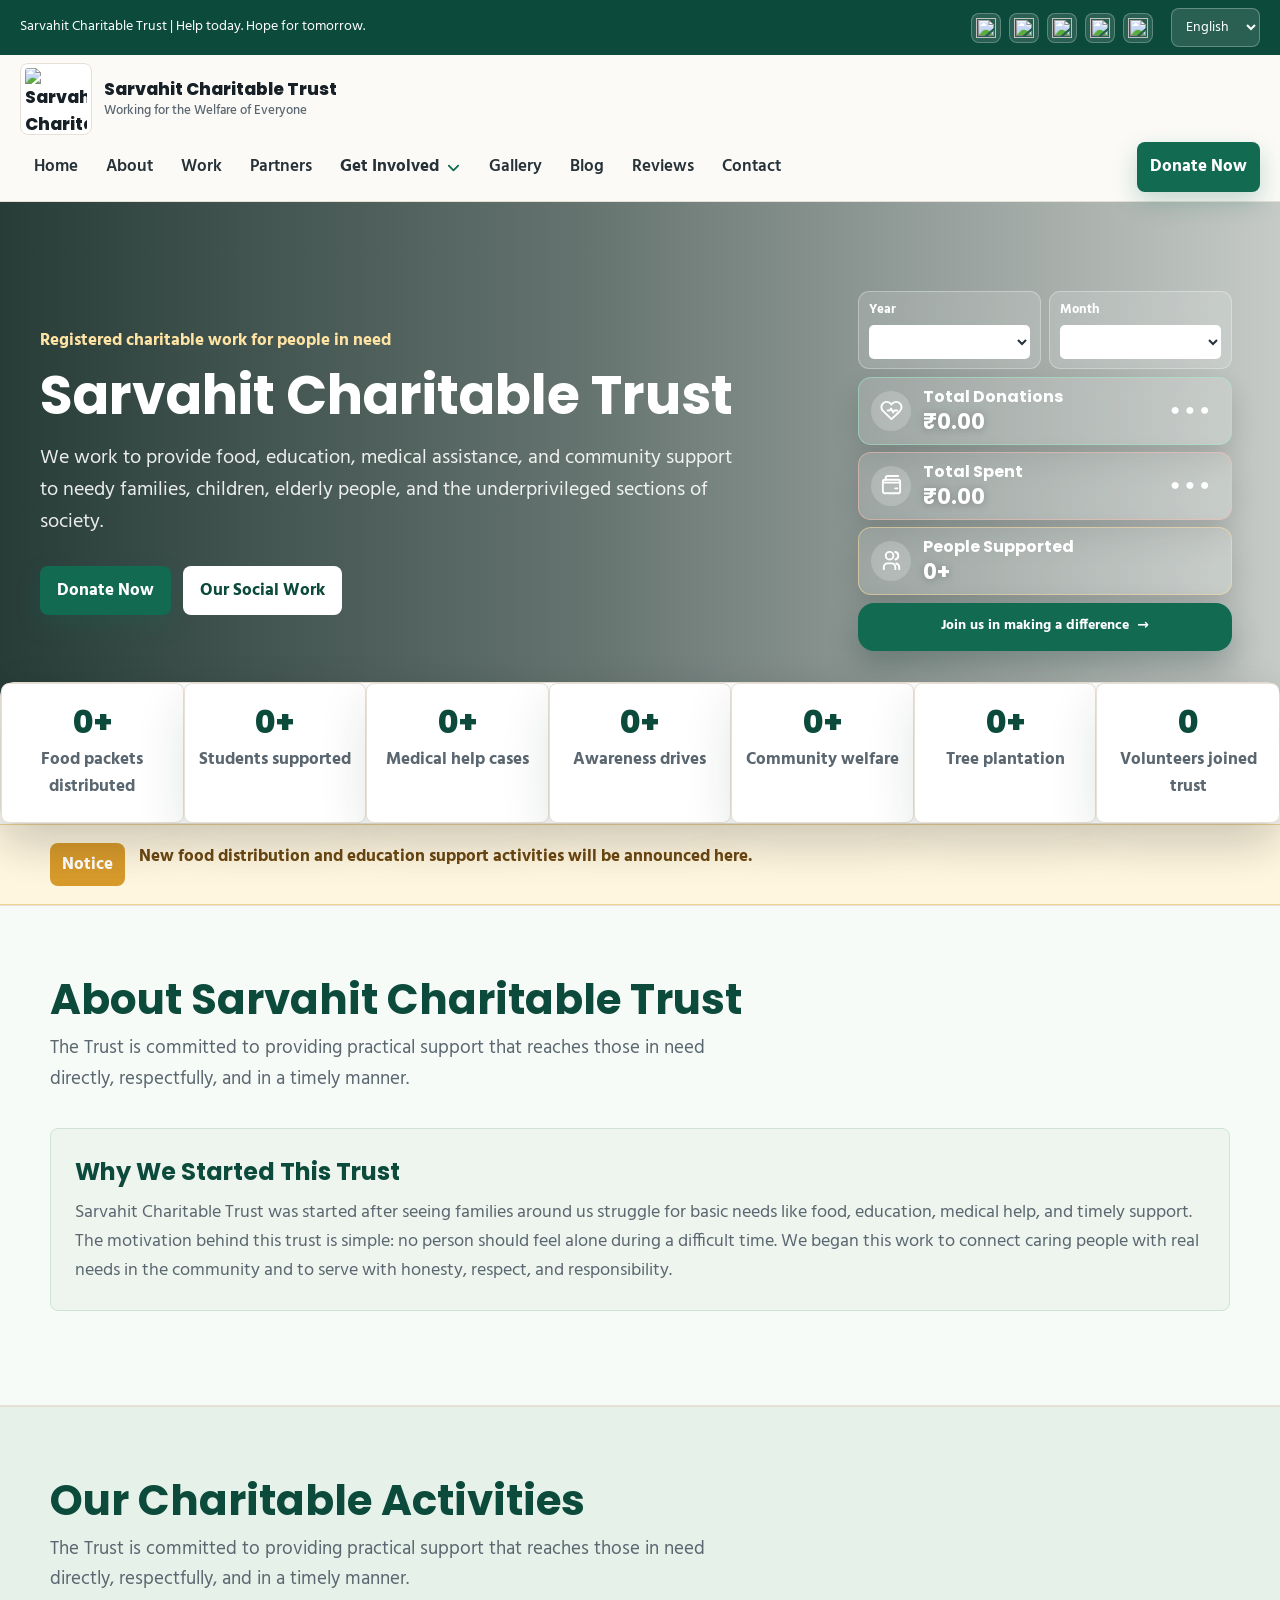
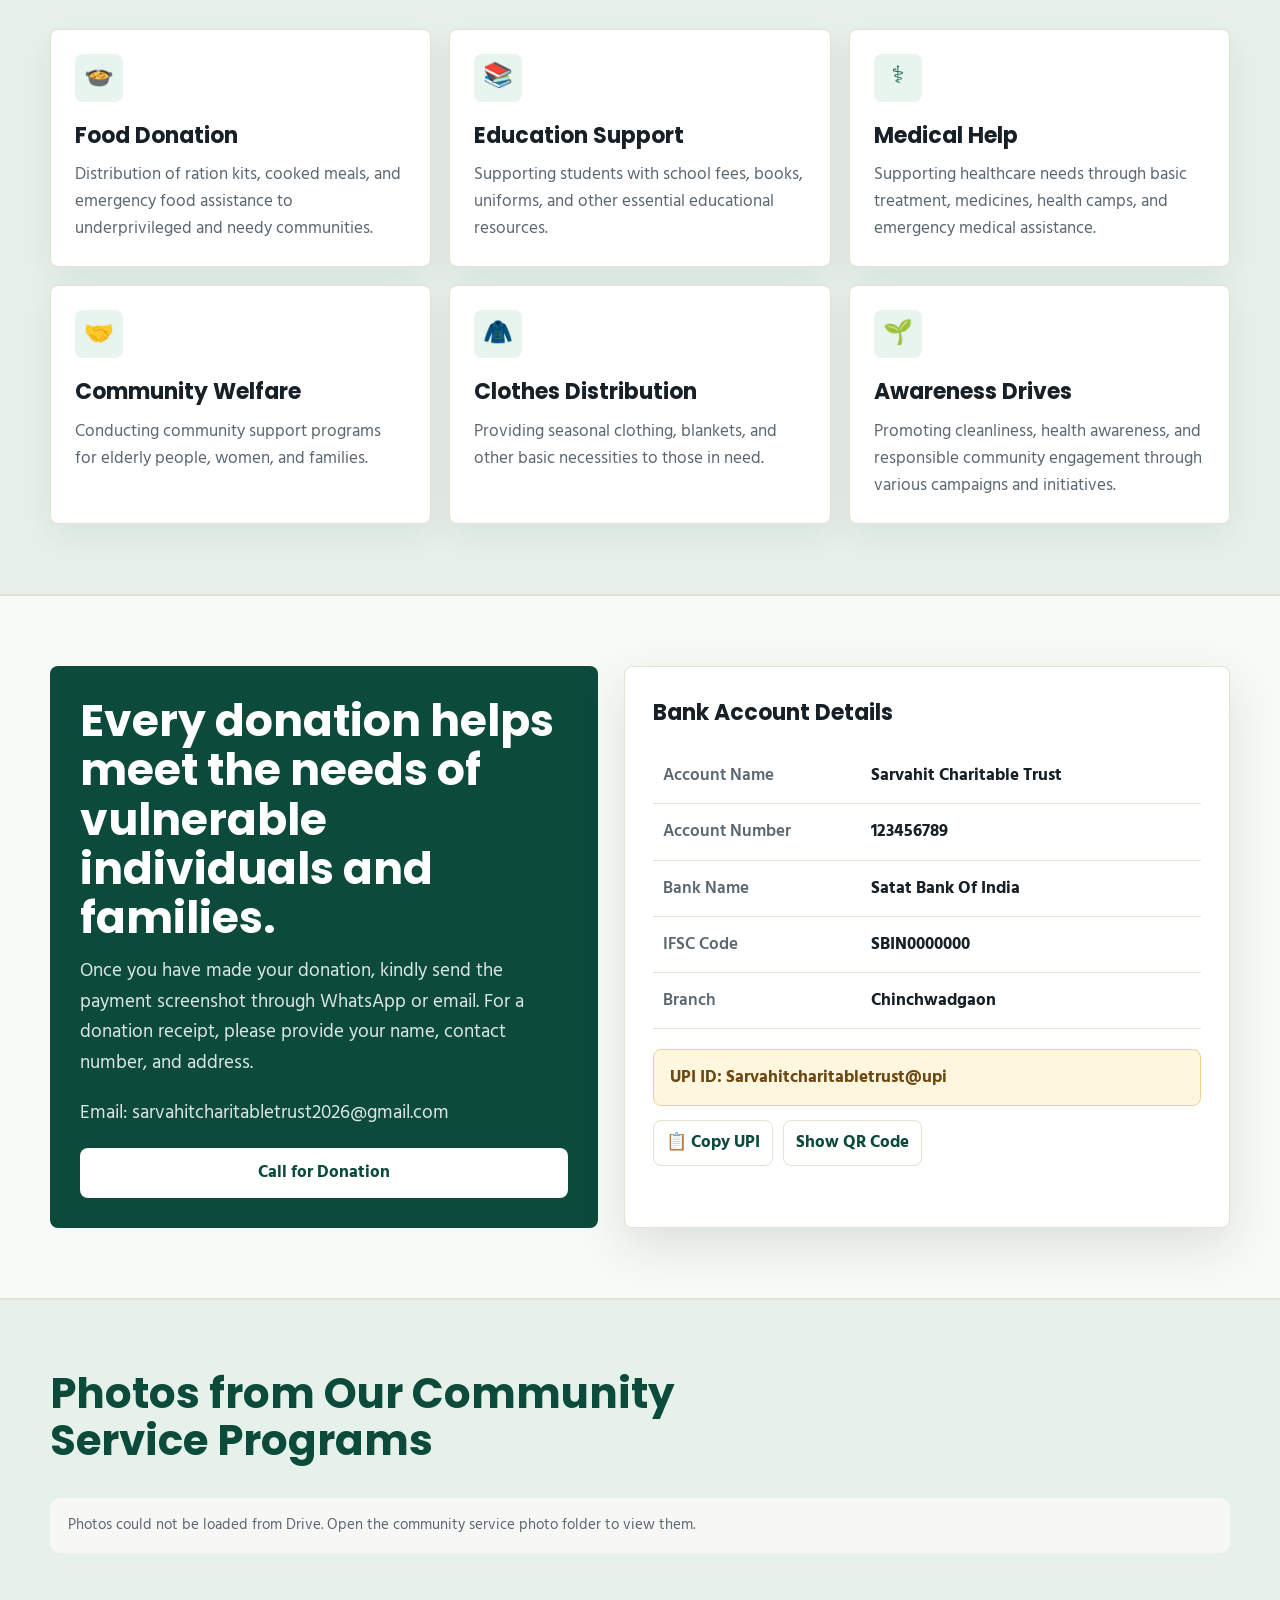
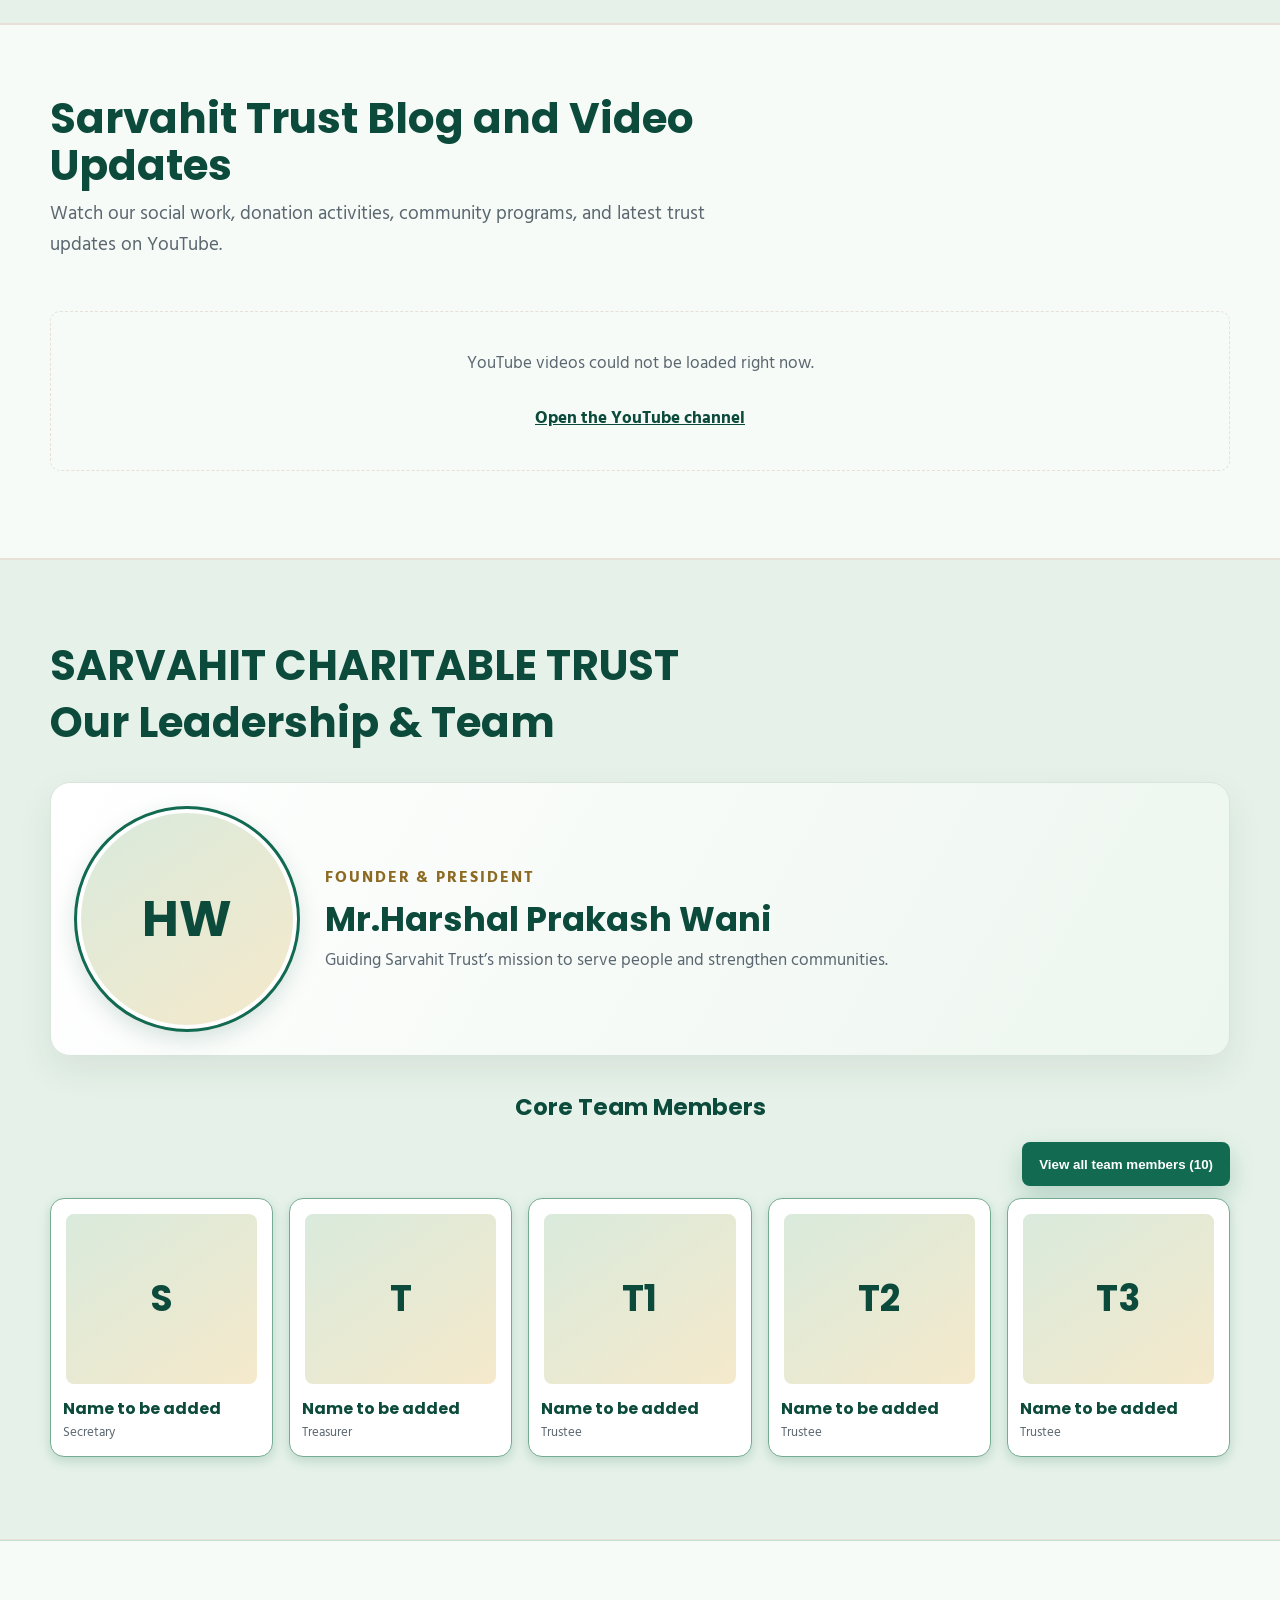
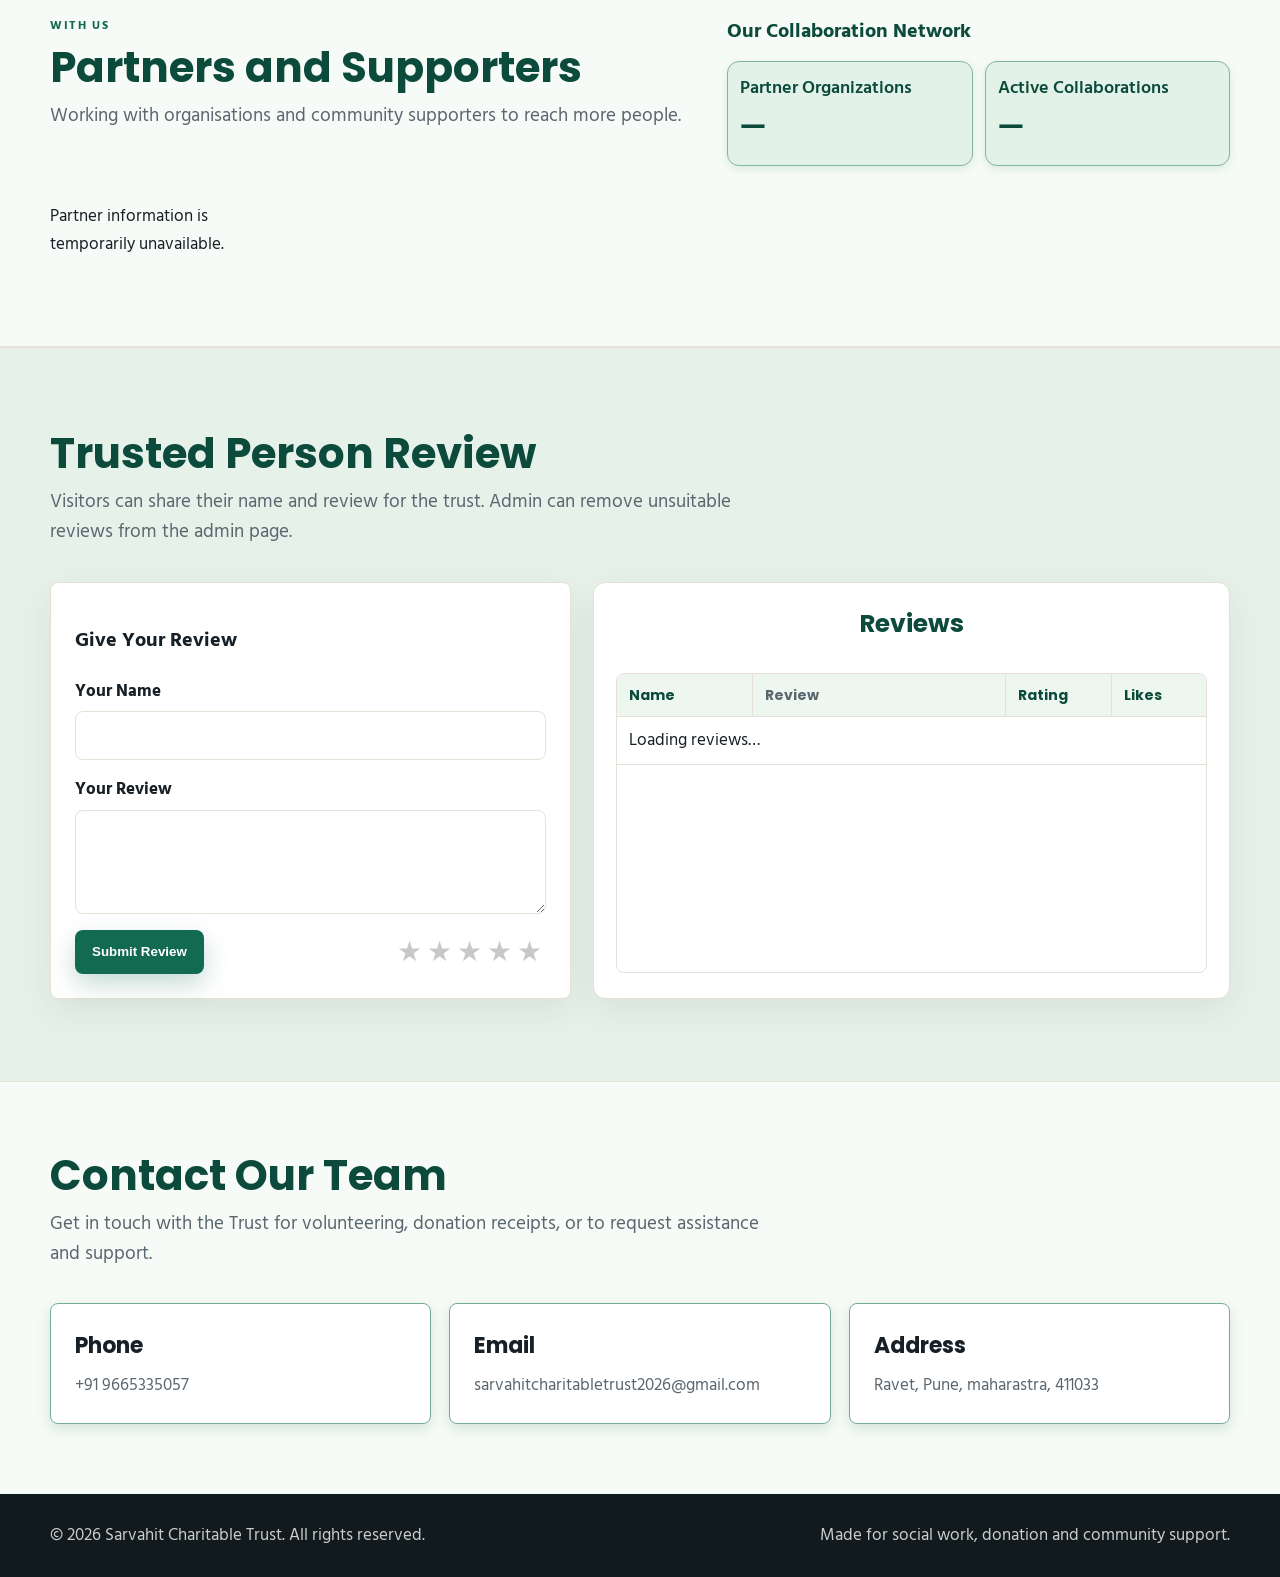
==== commit 9db2ee0b: "Update Update" ====
--- a/index.html
+++ b/index.html
@@ -128,66 +128,19 @@
       white-space: nowrap;
     }
 
-    .nav-links > a:not(.btn),
-    .nav-links > .dropdown > summary {
-      border-radius: 8px;
-      padding: 8px 10px;
-      transition: color 0.2s ease, background-color 0.2s ease, box-shadow 0.2s ease, transform 0.2s ease;
-    }
-
-    .nav-links > a:not(.btn):hover,
-    .nav-links > .dropdown:hover > summary,
-    .nav-links > a:not(.btn):focus-visible,
-    .nav-links > .dropdown > summary:focus-visible {
-      color: var(--green-dark);
-      background: #eaf4ed;
-      box-shadow: 0 6px 16px rgba(20, 30, 36, 0.14);
-      transform: translateY(-3px);
-    }
-
-    .nav-links > a:not(.btn):focus-visible,
-    .nav-links > .dropdown > summary:focus-visible {
-      outline: 2px solid var(--green);
-      outline-offset: 2px;
-    }
-
-    .dropdown {
-      position: relative;
-    }
-
-    .dropdown summary {
-      min-height: 44px;
-      display: inline-flex;
-      align-items: center;
-      gap: 6px;
-      list-style: none;
-      cursor: pointer;
-      font-weight: 700;
-      transition: color 0.2s ease, background-color 0.2s ease;
-    }
-
-    .dropdown:hover summary,
-    .dropdown:focus-within summary {
-      color: var(--green);
-    }
-
-    .dropdown:hover .dropdown-menu,
-    .dropdown:focus-within .dropdown-menu,
-    .dropdown[open] .dropdown-menu {
-      display: grid;
-    }
-
-    .dropdown summary::-webkit-details-marker {
-      display: none;
-    }
-
-    .dropdown summary::after {
-      content: "v";
-      color: var(--green);
-      font-size: 11px;
-      line-height: 1;
-    }
-
+    .nav-links > a:not(.btn), .involvement-toggle { border-radius: 8px; padding: 8px 10px; }
+    .nav-links > a:not(.btn):is(:hover, :focus-visible),
+    .involvement-toggle:is(:hover, :focus-visible, [aria-expanded="true"]) {
+      color: var(--green-dark); background: #eaf4ed;
+    }
+    .nav { position: relative; }
+    .involvement-toggle {
+      display: inline-flex; align-items: center; gap: 7px; min-height: 44px;
+      color: inherit; background: transparent; border: 0; font: inherit;
+      font-weight: 700; white-space: nowrap; cursor: pointer;
+    }
+    .involvement-toggle svg { width: 15px; height: 15px; fill: none; stroke: var(--green); stroke-width: 2; stroke-linecap: round; stroke-linejoin: round; }
+    .involvement-toggle[aria-expanded="true"] svg { transform: rotate(180deg); }
     .dropdown-menu {
       position: absolute;
       top: 100%;
@@ -1921,13 +1874,6 @@
         overflow: visible;
       }
 
-      .dropdown-menu {
-        position: fixed;
-        top: auto;
-        left: 20px;
-        right: 20px;
-        min-width: auto;
-      }
 
       .stats,
       .work-grid,
@@ -2146,6 +2092,62 @@
     #youtube-gallery button.blog-item { border: 0; padding: 0; text-align: left; cursor: pointer; }
     @media (max-width: 860px) { #youtube-library-list { grid-template-columns: repeat(3, minmax(0, 1fr)); } }
     @media (max-width: 540px) { #youtube-library-list { grid-template-columns: repeat(2, minmax(0, 1fr)); } }
+
+    :is(#partners-directory, #content-directory)[open] { display: flex; flex-direction: column; overflow: hidden; padding: 0; }
+    :is(#partners-directory, #content-directory) > .public-review-dialog-header {
+      flex: 0 0 auto; margin: 0; padding: 14px clamp(14px, 3vw, 24px); background: var(--green-dark); color: #fff;
+    }
+    :is(#partners-directory, #content-directory) > .public-review-dialog-header h2 {
+      color: inherit; margin: 0; min-width: 0; font-size: clamp(1rem, 4vw, 1.5rem); overflow-wrap: anywhere;
+    }
+    :is(#partners-directory, #content-directory) .public-review-dialog-close { color: inherit; min-width: 36px; }
+    :is(#partners-directory-grid, #content-directory-grid) {
+      min-height: 0; overflow: auto; padding: 18px clamp(14px, 3vw, 24px); overscroll-behavior: contain; scrollbar-gutter: stable;
+    }
+    #partners-directory-grid { align-content: start; grid-auto-rows: max-content; }
+    #partners-directory-grid .partner-card { align-content: center; min-height: 166px; gap: 3px; padding: 14px 10px; }
+    #partners-directory-grid .partner-logo { width: 110px; height: 72px; margin: 0 0 5px; }
+    #partners-directory-grid .partner-card h3 { margin: 0; }
+    #partners-directory-grid .partner-card a { margin-top: 5px; }
+    #partners-directory-grid .partner-card:is(:hover, :focus-within) { transform: none; }
+    @media (max-width: 1000px) { #partners-directory-grid { grid-template-columns: repeat(2, minmax(0, 1fr)); } }
+
+    .nav-controls { display: flex; align-items: center; gap: 18px; min-width: 0; }
+    .nav-donate { flex: none; white-space: nowrap; }
+    @media (max-width: 1350px) {
+      .nav { position: relative; flex-direction: column; align-items: stretch; gap: 6px; }
+      .nav-controls { gap: 8px; }
+      .nav-links {
+        flex: 1 1 auto; min-width: 0; width: auto; flex-wrap: nowrap; white-space: nowrap;
+        overflow-x: auto; overscroll-behavior-x: contain; padding: 4px; gap: 8px;
+      }
+      .nav-links > * { flex: none; }
+      .nav-donate { padding-inline: 12px; }
+    }
+    .hero-actions .btn { transition: transform .2s ease, background-color .2s ease, box-shadow .2s ease; }
+    .hero-actions .btn:is(:hover, :focus-visible) { transform: translateY(-3px) scale(1.03); box-shadow: 0 8px 20px #001c1680; }
+    .hero-actions .btn-primary:is(:hover, :focus-visible) { background: #0c4b3b; }
+    .hero-actions .btn-light:is(:hover, :focus-visible) { background: #e4f3ea; }
+    @media (prefers-reduced-motion: reduce) {
+      .hero-actions .btn { transition: none; }
+      .hero-actions .btn:is(:hover, :focus-visible) { transform: none; }
+    }
+    .finance-more { flex: 0 0 44px; min-height: 44px; margin-inline-start: auto; border: 0; border-radius: 8px; background: transparent; color: #fff; font: 800 20px/1 system-ui, sans-serif; letter-spacing: 2px; cursor: pointer; }
+    .finance-more:is(:hover, :focus-visible) { background: #ffffff30; outline: 2px solid #fff; outline-offset: -2px; }
+    #hero-finance-report { width: min(92vw, 520px); max-height: 85dvh; padding: 0; border: 1px solid var(--line); border-radius: 14px; }
+    #hero-finance-report::backdrop { background: #111a1cad; }
+    #get-involved-menu:not([hidden]) { display: grid; }
+    #hero-finance-report .bank-table thead th {
+      background: #dfece4; color: var(--green-dark); border-bottom: 2px solid #96b8a5;
+    }
+    #hero-report-period { margin: 0 0 12px; font-weight: 700; }
+    #hero-finance-report .bank-table th { text-align: left; }
+    #hero-finance-report .bank-table :is(th, td):last-child { text-align: right; }
+    #hero-report-link { margin-top: 16px; }
+    :is(#donor-window, #volunteer-window) .modal-window, #hero-finance-report { background: #f0f6f2; border-radius: 14px; }
+    :is(#donor-window, #volunteer-window, #hero-finance-report) .modal-head { background: var(--green-dark); color: #fff; padding: 15px 20px; }
+    :is(#donor-window, #volunteer-window, #hero-finance-report) .modal-close { flex: none; border: 0; background: transparent; color: #fff; font-size: 28px; }
+    :is(#donor-window, #volunteer-window) .form-grid > * { min-width: 0; }
   </style>
 </head>
 <body>
@@ -2178,24 +2180,24 @@
           <small>Working for the Welfare of Everyone</small>
         </span>
       </a>
+      <div class="nav-controls">
       <div class="nav-links">
         <a href="#home">Home</a>
         <a href="#about">About</a>
         <a href="#work">Work</a>
         <a href="#partners">Partners</a>
-        <details class="dropdown" id="get-involved-dropdown">
-          <summary>Get Involved</summary>
-          <div class="dropdown-menu">
-            <a href="#donor-window" class="involved-option" data-open-modal="donor-window">Donation</a>
-            <a href="#volunteer-window" class="involved-option" data-open-modal="volunteer-window">Be a Volunteer</a>
-          </div>
-        </details>
+        <button class="involvement-toggle" id="get-involved-toggle" type="button" aria-expanded="false" aria-controls="get-involved-menu"><span>Get Involved</span><svg aria-hidden="true" viewBox="0 0 16 16"><path d="m3 6 5 5 5-5"/></svg></button>
         <a href="#gallery">Gallery</a>
         <a href="#blog">Blog</a>
         <a href="#reviews">Reviews</a>
         <a href="#contact">Contact</a>
-        <a class="btn btn-primary" href="#donor-window" data-open-modal="donor-window">Donate Now</a>
       </div>
+        <a class="btn btn-primary nav-donate" href="#donor-window" data-open-modal="donor-window">Donate Now</a>
+      </div>
+      <div class="dropdown-menu" id="get-involved-menu" hidden>
+            <a href="#donor-window" class="involved-option" data-open-modal="donor-window">Donation</a>
+            <a href="#volunteer-window" class="involved-option" data-open-modal="volunteer-window">Be a Volunteer</a>
+          </div>
     </nav>
   </header>
 
@@ -2207,7 +2209,7 @@
           <h1>Sarvahit Charitable Trust</h1>
           <p>We work to provide food, education, medical assistance, and community support to needy families, children, elderly people, and the underprivileged sections of society.</p>
           <div class="hero-actions">
-            <a class="btn btn-primary" href="#donor-window" data-open-modal="donor-window">Donation Details</a>
+            <a class="btn btn-primary" href="#donor-window" data-open-modal="donor-window">Donate Now</a>
             <a class="btn btn-light" href="#work">Our Social Work</a>
           </div>
         </div>
@@ -2217,8 +2219,8 @@
               <label>Month<select id="hero-finance-month" aria-label="Select month"></select></label>
           </div>
           <div class="hero-finance-grid">
-            <div class="hero-finance-item"><span class="hero-finance-icon" aria-hidden="true"><svg viewBox="0 0 24 24"><path d="M20.8 4.6a5.5 5.5 0 0 0-7.8 0L12 5.7l-1.1-1.1a5.5 5.5 0 0 0-7.8 7.8l1.1 1.1L12 21l7.8-7.5 1.1-1.1a5.5 5.5 0 0 0-.1-7.8Z"/><path d="M8 12h2l1.5-2 2.2 4 1.3-2H18"/></svg></span><div class="hero-finance-copy"><span>Total Donations</span><strong data-finance-mirror="finance-income">₹0.00</strong></div></div>
-            <div class="hero-finance-item"><span class="hero-finance-icon" aria-hidden="true"><svg viewBox="0 0 24 24"><rect x="3" y="6" width="18" height="14" rx="2"/><path d="M3 9h18M16 15h2"/><path d="M6 6V4a2 2 0 0 1 2-2h11"/></svg></span><div class="hero-finance-copy"><span>Total Spent</span><strong data-finance-mirror="finance-expenses">₹0.00</strong></div></div>
+            <div class="hero-finance-item"><span class="hero-finance-icon" aria-hidden="true"><svg viewBox="0 0 24 24"><path d="M20.8 4.6a5.5 5.5 0 0 0-7.8 0L12 5.7l-1.1-1.1a5.5 5.5 0 0 0-7.8 7.8l1.1 1.1L12 21l7.8-7.5 1.1-1.1a5.5 5.5 0 0 0-.1-7.8Z"/><path d="M8 12h2l1.5-2 2.2 4 1.3-2H18"/></svg></span><div class="hero-finance-copy"><span>Total Donations</span><strong data-finance-mirror="finance-income">₹0.00</strong></div><button class="finance-more" type="button" aria-label="Donation Received" aria-haspopup="dialog" data-finance-report="donation"><span aria-hidden="true">&bull;&bull;&bull;</span></button></div>
+            <div class="hero-finance-item"><span class="hero-finance-icon" aria-hidden="true"><svg viewBox="0 0 24 24"><rect x="3" y="6" width="18" height="14" rx="2"/><path d="M3 9h18M16 15h2"/><path d="M6 6V4a2 2 0 0 1 2-2h11"/></svg></span><div class="hero-finance-copy"><span>Total Spent</span><strong data-finance-mirror="finance-expenses">₹0.00</strong></div><button class="finance-more" type="button" aria-label="Expense Report" aria-haspopup="dialog" data-finance-report="expense"><span aria-hidden="true">&bull;&bull;&bull;</span></button></div>
             <div class="hero-finance-item"><span class="hero-finance-icon" aria-hidden="true"><svg viewBox="0 0 24 24"><path d="M16 21v-2a4 4 0 0 0-4-4H8a4 4 0 0 0-4 4v2"/><circle cx="10" cy="7" r="4"/><path d="M20 21v-2a4 4 0 0 0-3-3.9M16 3.1a4 4 0 0 1 0 7.8"/></svg></span><div class="hero-finance-copy"><span>People Supported</span><strong id="hero-people-supported">0+</strong></div></div>
           </div>
           <a class="hero-highlight hero-highlight-cta" href="#donor-window" data-open-modal="donor-window">Join us in making a difference&nbsp; →</a>
@@ -2310,9 +2312,9 @@
         </div>
         <p class="section-head" style="max-width:none;margin:0 0 18px;color:var(--muted)">Published, approved totals only. Donor details and payment proofs are kept private.</p>
         <div class="finance-controls">
-          <label>Period <select id="finance-period"><option value="year">Financial year (April–March)</option><option value="month">Month</option></select></label>
+          <label>Period <select id="finance-period"><option value="year">Financial year (April–March)</option><option value="month" selected>Month</option></select></label>
           <label>Financial year <select id="finance-year"></select></label>
-          <label id="finance-month-wrap" hidden>Month <select id="finance-month"></select></label>
+          <label id="finance-month-wrap">Month <select id="finance-month"></select></label>
           <button class="btn btn-primary" type="button" id="finance-refresh">Refresh</button>
         </div>
         <div class="finance-summary-grid">
@@ -2621,6 +2623,7 @@
                   <option>Education Support</option>
                   <option>Medical Help</option>
                   <option>Community Welfare</option>
+                  <option>Tree Plantations</option>
                   <option>General Donation</option>
                 </select>
               </label>
@@ -2692,6 +2695,21 @@
       <div class="error-popup-actions"><button class="btn btn-primary" id="error-popup-close" type="button">OK</button></div>
     </section>
   </div>
+
+  <dialog id="hero-finance-report" aria-labelledby="hero-report-title">
+    <div class="modal-head">
+      <h2 id="hero-report-title"></h2>
+      <form method="dialog"><button class="modal-close" aria-label="Close report">&times;</button></form>
+    </div>
+    <div class="modal-body">
+      <p id="hero-report-period"></p>
+      <table class="bank-table" aria-describedby="hero-report-period">
+        <thead><tr><th scope="col" id="hero-report-category">Donation Purpose</th><th scope="col">Amount</th></tr></thead>
+        <tbody id="hero-report-rows"></tbody>
+      </table>
+      <a id="hero-report-link" class="btn btn-primary" href="#transparency">View Financial Transparency</a>
+    </div>
+  </dialog>
 
   <div class="modal-overlay" id="volunteer-window" hidden role="dialog" aria-modal="true" aria-labelledby="volunteer-title">
     <div class="modal-window">
@@ -2728,6 +2746,7 @@
                 <option>Medical Help</option>
                 <option>Community Welfare</option>
                 <option>Clothes Distribution</option>
+                <option>Tree Plantations</option>
               </select>
             </label>
             <label>
@@ -2813,7 +2832,7 @@
     // Paste your deployed Google Apps Script Web App URL here.
     // The gallery will show one photo at a time for each work-wise folder.
     const GOOGLE_DRIVE_GALLERY_API_URL = "https://script.google.com/macros/s/AKfycby-g5wS4xmG9Y0zrGXkJIe-dKmI8QkXGGlHbNGp4Gav6QknLYVry0td3KvFm7VeGDGXGQ/exec";
-    const GOOGLE_DRIVE_UPLOAD_URL = "https://script.google.com/macros/s/AKfycbzsSzsE8Up6THc3oH22npXG5SAnjkJwdh-3wav6MiIrkGVKdhr_9slckL0T3mKeU-__/exec";
+    const GOOGLE_DRIVE_UPLOAD_URL = "https://script.google.com/macros/s/AKfycbyzwu3e6mnqYQxzhjgqzJT2ACunYjusxzb77IS5HLzv3NP1cUyGEsL6mBMI9OUTAXnA/exec";
     const GOOGLE_DRIVE_TEAM_API_URL = GOOGLE_DRIVE_UPLOAD_URL;
     const volunteerCount = document.getElementById("volunteer-count");
     const TRUST_STATS_KEY = "trustImpactStats";
@@ -2976,6 +2995,51 @@
 
     const financeCurrency = (value) => new Intl.NumberFormat("en-IN", { style: "currency", currency: "INR", minimumFractionDigits: 2 }).format(Number(value || 0));
     const financeMonthNames = Array.from({ length: 12 }, (_, month) => new Intl.DateTimeFormat("en-IN", { month: "long" }).format(new Date(2024, month, 1)));
+    const heroFinanceReport = document.getElementById("hero-finance-report");
+    let publicFinanceAvailable = false;
+    let financeReportType = "donation";
+
+    function financeCategoryTotals(rows, type) {
+      const totals = new Map();
+      for (const row of rows) {
+        if (row.entry_type !== type) continue;
+        const category = String(row.category || "").trim() || "Uncategorized";
+        const key = category.toLowerCase();
+        const existing = totals.get(key);
+        totals.set(key, [existing?.[0] || category, (existing?.[1] || 0) + Number(row.total_amount || 0)]);
+      }
+      return [...totals.values()].sort((a, b) => b[1] - a[1]);
+    }
+
+    function renderHeroFinanceReport(periodRows, mode, year, month) {
+      const donations = financeReportType === "donation";
+      document.getElementById("hero-report-title").textContent = donations ? "Donation Received" : "Expense Report";
+      document.getElementById("hero-report-category").textContent = donations ? "Donation Purpose" : "Category";
+      document.getElementById("hero-report-period").textContent = year && mode === "month"
+        ? financeMonthNames[month] + " " + (month < 3 ? year + 1 : year)
+        : (year ? "Financial Year " + year + "–" + String(year + 1).slice(-2) : "");
+      const categories = financeCategoryTotals(periodRows, financeReportType);
+      const rows = document.getElementById("hero-report-rows");
+      if (!publicFinanceAvailable) {
+        rows.innerHTML = '<tr><td colspan="2">Published totals are currently unavailable.</td></tr>';
+      } else if (!categories.length) {
+        rows.innerHTML = '<tr><td colspan="2">No published records for this period.</td></tr>';
+      } else {
+        rows.innerHTML = categories.map(([name, amount]) =>
+          '<tr><th scope="row">' + escapeHtml(name) + '</th><td>' + financeCurrency(amount) + '</td></tr>'
+        ).join("");
+      }
+    }
+
+    document.querySelectorAll("[data-finance-report]").forEach((button) => {
+      button.addEventListener("click", () => {
+        financeReportType = button.dataset.financeReport;
+        heroFinanceReport.showModal();
+        renderPublicFinance();
+      });
+    });
+    document.getElementById("hero-report-link").addEventListener("click", () => heroFinanceReport.close());
+
     async function loadPublicFinance() {
       const status = document.getElementById("finance-status");
       const priorYear = document.getElementById("finance-year").value;
@@ -2985,19 +3049,24 @@
         publicFinanceRows = await supabaseRequest(`${TRUST_FINANCE_VIEW}?select=month_start,calendar_year,financial_year_start,entry_type,fund_type,category,total_amount&order=month_start.asc`);
         const yearSelect = document.getElementById("finance-year");
         const knownYears = [...new Set(publicFinanceRows.map((row) => Number(row.financial_year_start)))].filter(Number.isFinite).sort((a, b) => b - a);
-        const currentFY = new Date().getMonth() >= 3 ? new Date().getFullYear() : new Date().getFullYear() - 1;
+        const today = new Intl.DateTimeFormat("en-CA", {
+          timeZone: "Asia/Kolkata", year: "numeric", month: "numeric"
+        }).formatToParts();
+        const indiaYear = Number(today.find((part) => part.type === "year").value);
+        const indiaMonth = Number(today.find((part) => part.type === "month").value);
+        const currentFY = indiaMonth >= 4 ? indiaYear : indiaYear - 1;
         if (!knownYears.includes(currentFY)) knownYears.unshift(currentFY);
         yearSelect.innerHTML = knownYears.map((year) => `<option value="${year}">${year}–${String(year + 1).slice(-2)}</option>`).join("");
         const monthSelect = document.getElementById("finance-month");
         monthSelect.innerHTML = financeMonthNames.map((name, month) => `<option value="${month}">${name}</option>`).join("");
-        monthSelect.value = [...monthSelect.options].some((option) => option.value === priorMonth) ? priorMonth : String(new Date().getMonth());
-        if ([...yearSelect.options].some((option) => option.value === priorYear)) yearSelect.value = priorYear;
+        monthSelect.value = [...monthSelect.options].some((option) => option.value === priorMonth) ? priorMonth : String(indiaMonth - 1);
+        yearSelect.value = knownYears.includes(Number(priorYear)) ? priorYear : String(currentFY);
         const heroYear = document.getElementById("hero-finance-year");
         const heroMonth = document.getElementById("hero-finance-month");
         heroYear.innerHTML = yearSelect.innerHTML;
         heroMonth.innerHTML = monthSelect.innerHTML;
         heroYear.value = yearSelect.value;
-        heroMonth.value = monthSelect.value;
+        publicFinanceAvailable = true;
         status.textContent = publicFinanceRows.length ? "Showing approved and published financial records." : "No financial records have been published yet. Totals are INR 0.00.";
         renderPublicFinance();
         loadPublicDonorCount();
@@ -3012,6 +3081,8 @@
       const monthYear = month < 3 ? startYear + 1 : startYear;
       const start = mode === "month" ? new Date(monthYear, month, 1) : new Date(startYear, 3, 1);
       const end = mode === "month" ? new Date(monthYear, month + 1, 1) : new Date(startYear + 1, 3, 1);
+      document.getElementById("hero-finance-year").value = String(startYear);
+      document.getElementById("hero-finance-month").value = String(month);
       const asOf = (row) => new Date(`${row.month_start}T00:00:00`);
       const total = (rows, type) => rows.filter((row) => row.entry_type === type).reduce((sum, row) => sum + Number(row.total_amount || 0), 0);
       const periodRows = publicFinanceRows.filter((row) => asOf(row) >= start && asOf(row) < end);
@@ -3028,9 +3099,8 @@
         const source = document.getElementById(mirror.dataset.financeMirror);
         if (source) mirror.textContent = source.textContent;
       });
-      const byCategory = new Map();
-      for (const row of periodRows.filter((item) => item.entry_type === "expense")) byCategory.set(row.category, (byCategory.get(row.category) || 0) + Number(row.total_amount || 0));
-      const categories = [...byCategory.entries()].sort((a, b) => b[1] - a[1]);
+      const categories = financeCategoryTotals(periodRows, "expense");
+      if (heroFinanceReport.open) renderHeroFinanceReport(periodRows, mode, startYear, month);
       document.getElementById("finance-categories").innerHTML = categories.length ? `<ul>${categories.map(([name, amount]) => `<li>${escapeHtml(name)}: ${financeCurrency(amount)}</li>`).join("")}</ul>` : "No published expense data for this period.";
       const restrictedIncome = total(periodRows.filter((row) => row.fund_type === "restricted"), "donation");
       const unrestrictedIncome = total(periodRows.filter((row) => row.fund_type === "unrestricted"), "donation");
@@ -3196,7 +3266,31 @@
     const partnersGrid = document.getElementById("partners-grid");
     const partnersDirectory = document.getElementById("partners-directory");
     const partnersDirectoryButton = document.getElementById("open-partners-directory");
-    partnersDirectoryButton.addEventListener("click", () => partnersDirectory.showModal());
+    const partnersDirectoryGrid = document.getElementById("partners-directory-grid");
+
+    function sizePartnersDirectory() {
+      if (!partnersDirectory.open) return;
+      const lastVisibleCard = partnersDirectoryGrid.children[9];
+      if (!lastVisibleCard) {
+        partnersDirectoryGrid.style.maxHeight = "";
+        return;
+      }
+      const viewport = partnersDirectoryGrid.getBoundingClientRect();
+      const bottomPadding = parseFloat(getComputedStyle(partnersDirectoryGrid).paddingBottom);
+      const visibleHeight = lastVisibleCard.getBoundingClientRect().bottom - viewport.top +
+        partnersDirectoryGrid.scrollTop + bottomPadding;
+      partnersDirectoryGrid.style.maxHeight = Math.floor(visibleHeight) + "px";
+    }
+
+    const partnersDirectoryResize = new ResizeObserver(sizePartnersDirectory);
+    partnersDirectoryButton.addEventListener("click", () => {
+      partnersDirectory.showModal();
+      partnersDirectoryGrid.scrollTop = 0;
+      sizePartnersDirectory();
+      partnersDirectoryResize.observe(partnersDirectoryGrid);
+      Array.from(partnersDirectoryGrid.children).slice(0, 10).forEach((card) => partnersDirectoryResize.observe(card));
+    });
+    partnersDirectory.addEventListener("close", () => partnersDirectoryResize.disconnect());
 
     function renderPartnerCard(partner) {
       const site = safePartnerUrl(partner.website_url);
@@ -3236,7 +3330,7 @@
         if (!partners.length) return;
         const cards = partners.map(renderPartnerCard);
         partnersGrid.innerHTML = cards.slice(0, 10).join("");
-        document.getElementById("partners-directory-grid").innerHTML = cards.join("");
+        partnersDirectoryGrid.innerHTML = cards.join("");
         partnersDirectoryButton.textContent = "View all partners (" + partners.length + ")";
         partnersDirectoryButton.hidden = false;
       } catch {
@@ -4221,17 +4315,17 @@
       setText(".nav-links > a[href='#about']", t.navAbout);
       setText(".nav-links > a[href='#work']", t.navWork);
       setText(".nav-links > a[href='#transparency']", t.navTransparency);
-      setText("#get-involved-dropdown summary", t.navGetInvolved);
+      setText("#get-involved-toggle span", t.navGetInvolved);
       setText(".dropdown-menu a[data-open-modal='donor-window']", t.navDonation);
       setText(".dropdown-menu a[data-open-modal='volunteer-window']", t.navVolunteer);
       setText(".nav-links > a[href='#gallery']", t.navGallery);
       setText(".nav-links > a[href='#blog']", t.navBlog || "Blog");
       setText(".nav-links > a[href='#reviews']", t.navReviews);
       setText(".nav-links > a[href='#contact']", t.navContact);
-      setText(".nav-links .btn-primary", t.donateNow);
+      setText(".nav-donate", t.donateNow);
       setText(".eyebrow", t.heroEyebrow);
       setText(".hero-content p", t.heroText);
-      setText(".hero-actions .btn-primary", t.donationDetails);
+      setText(".hero-actions .btn-primary", t.donateNow);
       setText(".hero-actions .btn-light", t.ourSocialWork);
       setStatLabel("food-count", t.foodStat);
       setStatLabel("student-count", t.studentStat);
@@ -4292,7 +4386,7 @@
       modal.hidden = false;
       document.body.style.overflow = "hidden";
       setInvolvedOptionState(id);
-      document.getElementById("get-involved-dropdown")?.removeAttribute("open");
+      closeInvolvementMenu();
     }
 
     document.querySelectorAll("[data-open-modal]").forEach((trigger) => {
@@ -4305,7 +4399,7 @@
 
     document.querySelectorAll(".nav-links > a").forEach((link) => {
       link.addEventListener("click", () => {
-        document.getElementById("get-involved-dropdown")?.removeAttribute("open");
+        closeInvolvementMenu();
       });
     });
 
@@ -4325,13 +4419,32 @@
       }
     }
 
-    const getInvolvedDropdown = document.getElementById("get-involved-dropdown");
-    getInvolvedDropdown?.addEventListener("mouseenter", () => {
-      getInvolvedDropdown.setAttribute("open", "");
+    const involvementToggle = document.getElementById("get-involved-toggle");
+    const involvementMenu = document.getElementById("get-involved-menu");
+    function closeInvolvementMenu() {
+      involvementToggle.setAttribute("aria-expanded", "false");
+      involvementMenu.hidden = true;
+    }
+    involvementToggle.addEventListener("click", (event) => {
+      if (!involvementMenu.hidden) return closeInvolvementMenu();
+      involvementMenu.hidden = false;
+      const nav = involvementToggle.closest("nav").getBoundingClientRect();
+      const button = involvementToggle.getBoundingClientRect();
+      involvementMenu.style.left = Math.max(0, Math.min(button.left - nav.left, nav.width - involvementMenu.offsetWidth)) + "px";
+      involvementToggle.setAttribute("aria-expanded", "true");
+      if (event.detail === 0) involvementMenu.querySelector("a:not(.is-disabled)")?.focus();
     });
-    getInvolvedDropdown?.addEventListener("mouseleave", () => {
-      getInvolvedDropdown.removeAttribute("open");
+    document.addEventListener("click", (event) => {
+      if (!involvementToggle.contains(event.target) && !involvementMenu.contains(event.target)) closeInvolvementMenu();
     });
+    document.addEventListener("keydown", (event) => {
+      if (event.key === "Escape" && !involvementMenu.hidden) {
+        closeInvolvementMenu();
+        involvementToggle.focus();
+      }
+    });
+    window.addEventListener("resize", closeInvolvementMenu);
+    document.querySelector(".nav-links").addEventListener("scroll", closeInvolvementMenu, { passive: true });
 
     document.querySelectorAll("[data-close-modal]").forEach((button) => {
       button.addEventListener("click", closeModals);
